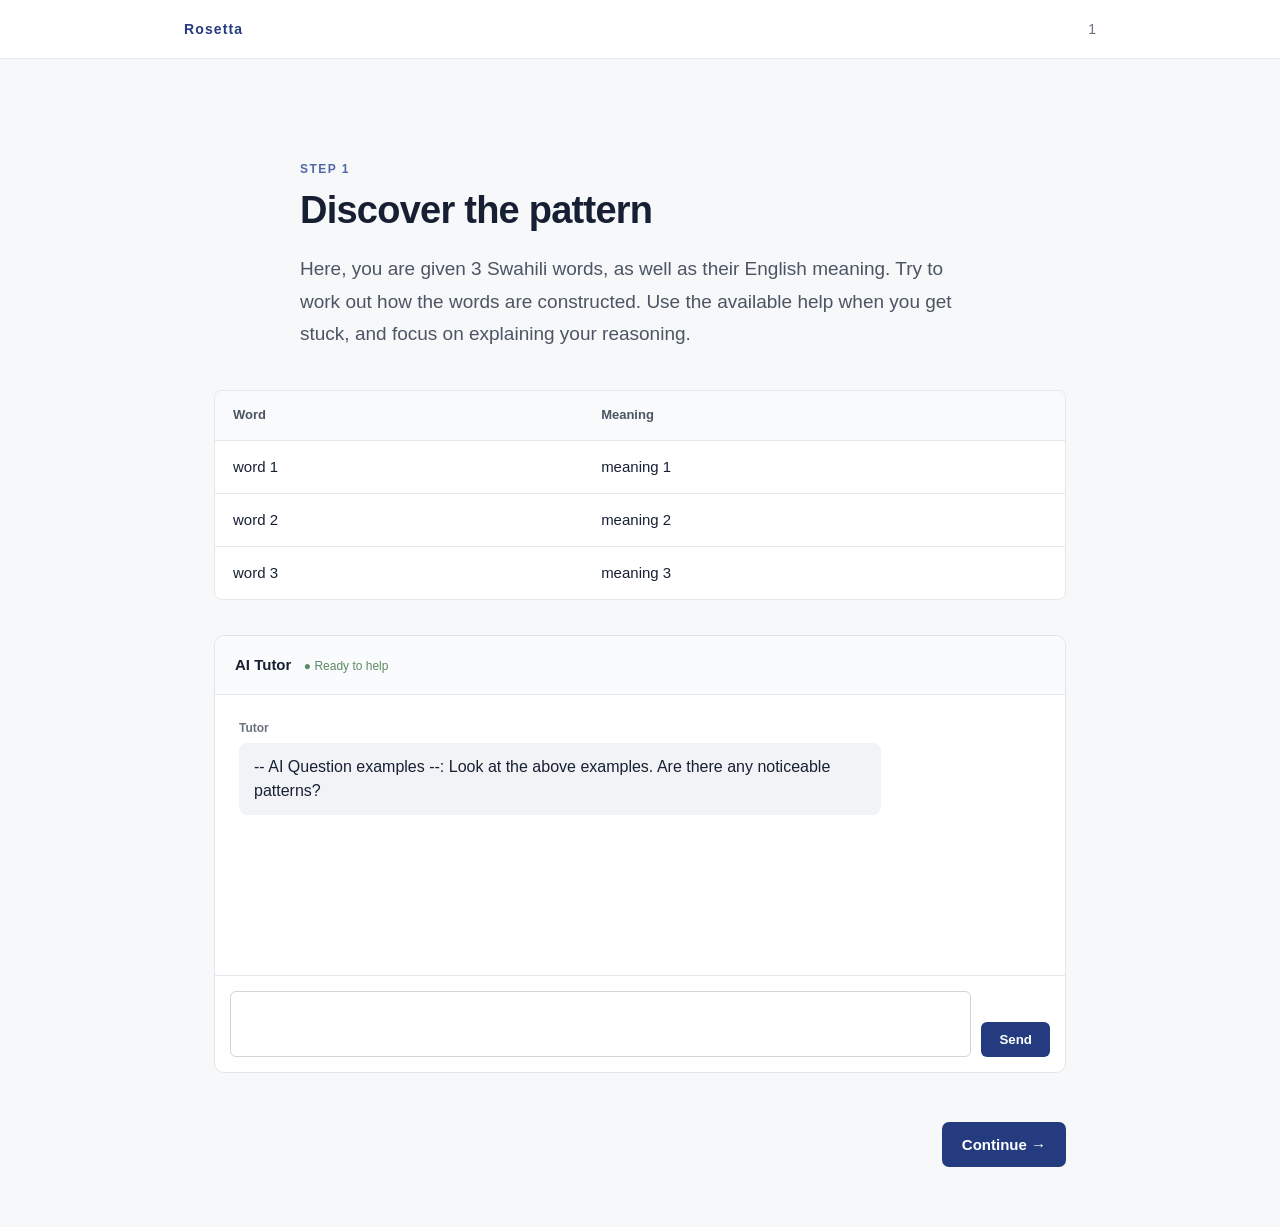
==== experiment.html @ 21bb5ae3 "add website prototype" ====
<!DOCTYPE html>
<html lang="en">

<head>
    <meta charset="UTF-8">
    <meta name="viewport" content="width=device-width, initial-scale=1.0">

    <title>Rosetta — AI Experiment</title>

    <link rel="stylesheet" href="style.css">
</head>


<body>

    <!-- =========================
         HEADER
         ========================= -->

    <header class="site-header">

        <div class="header-inner">

            <a href="index.html" class="logo">
                Rosetta
            </a>

            <div class="progress">
                <span id="step-number">1</span>
            </div>

        </div>

    </header>


    <!-- =========================
         MAIN
         ========================= -->

    <main class="container">


        <!-- =========================
             STEP 1 — PUZZLE + CHAT
             ========================= -->

        <section id="activity" class="experiment-step active">

            <div class="intro">

                <p class="eyebrow">
                    STEP 1
                </p>

                <h1>
                    Discover the pattern
                </h1>

                <p class="lead">
                    Here, you are given 3 Swahili words, as well as their English meaning. Try to work out how the words are constructed.
                    Use the available help when you get stuck, and focus on explaining your reasoning.
                </p>

            </div>


            <!-- =========================
                 EXAMPLES
                 ========================= -->

            <div class="examples">

                <table>

                    <thead>
                        <tr>
                            <th>Word</th>
                            <th>Meaning</th>
                        </tr>
                    </thead>

                    <tbody>

                        <!--
                            REPLACE THESE WITH YOUR
                            ACTUAL LINGUISTICS PUZZLE
                        -->

                        <tr>
                            <td>word 1</td>
                            <td>meaning 1</td>
                        </tr>

                        <tr>
                            <td>word 2</td>
                            <td>meaning 2</td>
                        </tr>

                        <tr>
                            <td>word 3</td>
                            <td>meaning 3</td>
                        </tr>

                    </tbody>

                </table>

            </div>


            <!-- =========================
                 STATIC HINTS (NON-AI CONDITION)
                 ========================= -->

            <div id="static-help" class="chat" style="display: none;">
                <div class="chat-header"><div><strong>Static hints</strong><span class="status"> ● Open one at a time</span></div></div>
                <p>Try to identify the pattern yourself. Open the next hint only when you need more help.</p>
                <div id="hint-1" class="info-box"><strong>Hint 1</strong><p>Replace this placeholder with your first hint.</p></div>
                <div id="hint-2" class="info-box" style="display:none"><strong>Hint 2</strong><p>Replace this placeholder with your second hint.</p></div>
                <div id="hint-3" class="info-box" style="display:none"><strong>Hint 3</strong><p>Replace this placeholder with your third hint.</p></div>
                <div id="hint-4" class="info-box" style="display:none"><strong>Hint 4</strong><p>Replace this placeholder with your fourth hint.</p></div>
                <button id="next-hint-button" type="button" onclick="showNextHint()">Open next hint →</button>
                <div class="final-question" style="margin-top:2rem">
                    <h3>Explain the rule in your own words</h3>
                    <p>Write your explanation before revealing the correct rule.</p>
                    <textarea id="rule-explanation" placeholder="Explain the pattern and your reasoning..." rows="5"></textarea>
                    <button id="reveal-rule-button" type="button" onclick="revealRule()">Show the correct rule</button>
                    <div id="correct-rule" class="info-box" style="display:none; margin-top:1rem"><strong>Correct rule</strong><p>Replace this placeholder with the correct rule for this puzzle.</p></div>
                </div>
            </div>

            <!-- =========================
                 AI CHAT
                 ========================= -->

            <div class="chat">

                <div class="chat-header">

                    <div>
                        <strong>AI Tutor</strong>

                        <span class="status">
                            ● Ready to help
                        </span>
                    </div>

                </div>


                <!-- Messages appear here -->

                <div
                    id="messages"
                    class="messages">

                    <!-- Initial tutor message -->

                    <div class="message tutor">

                        <div class="message-label">
                            Tutor
                        </div>

                        <div class="bubble">

                            -- AI Question examples --:
    
                            Look at the above examples. Are there any noticeable patterns?

                        </div>

                    </div>

                </div>


                <!-- Input -->

                <div class="chat-input">

                    <textarea
                        id="user-input"
                        placeholder="Write your answer or ask the tutor a question..."
                        rows="2">
                    </textarea>

                    <button
                        onclick="sendMessage()">

                        Send

                    </button>

                </div>

            </div>


            <!-- Continue -->

            <div class="navigation">

                <button
                    class="primary-button"
                    onclick="showFinalTask()">

                    Continue →

                </button>

            </div>

        </section>



        <!-- =========================
             STEP 2 — FINAL TASK
             ========================= -->

        <section
            id="final"
            class="experiment-step">

            <div class="intro">

                <p class="eyebrow">
                    STEP 2
                </p>

                <h1>
                    Now try it yourself
                </h1>

                <p class="lead">
                    Use what you learned to analyse this new set
                    of words.
                </p>

                <p>
                    This time, try to solve the problem without
                    asking the tutor for help.
                </p>

            </div>


            <!-- =========================
                 FINAL QUESTION
                 ========================= -->

            <div class="final-question">

                <h3>
                    Your final problem
                </h3>

                <p>
                    -- This is the final morphology question ! --
                </p>

                <textarea
                    id="final-answer"
                    placeholder="Write your answer and explain your reasoning..."
                    rows="7">
                </textarea>

                <!-- Correct answer, initially hidden -->
                <div
                    id="final-correct-answer"
                    class="info-box"
                    style="display: none; margin-top: 1.5rem;">

                    <strong>
                        Correct answer
                    </strong>

                    <p>
                        -- this is the correct answer ! --
                    </p>

                </div>

            </div>


            <div class="navigation">

                <button
                    class="primary-button"
                    onclick="finishActivity()">

                    Finish activity

                </button>

            </div>

        </section>



        <!-- =========================
             STEP 3 — COMPLETION
             ========================= -->

        <section
            id="complete"
            class="experiment-step">

            <div class="intro completion">

                <p class="eyebrow">
                    COMPLETE
                </p>

                <h1>
                    Thank you!
                </h1>

                <p class="lead">
                    You have completed the experiment.
                </p>

                <p>
                    Your responses have been recorded.
                </p>

                <a
                    href="index.html"
                    class="primary-button">

                    Return to homepage

                </a>

            </div>

        </section>


    </main>


    <!-- =========================
         JAVASCRIPT
         ========================= -->

    <script src="script.js"></script>
    <script>
        // The home page selects the condition through ?mode=ai or ?mode=non-ai.
        // If someone opens experiment.html directly, default to the AI condition.
        document.addEventListener("DOMContentLoaded", function () {
            const params = new URLSearchParams(window.location.search);
            const mode = params.get("mode") === "non-ai" ? "non-ai" : "ai";
            document.body.dataset.experimentMode = mode;
            const aiChat = document.querySelector(".chat:not(#static-help)");
            const staticHelp = document.getElementById("static-help");
            if (mode === "non-ai") {
                if (aiChat) aiChat.style.display = "none";
                if (staticHelp) staticHelp.style.display = "block";
                const lead = document.querySelector("#activity .lead");
                if (lead) lead.textContent = "Study the examples and use the four static hints when you need help. Explain the rule in your own words before revealing the correct rule.";
                const heading = document.querySelector("#activity h1");
                if (heading) heading.textContent = "Discover the pattern with hints";
            } else {
                if (aiChat) aiChat.style.display = "block";
                if (staticHelp) staticHelp.style.display = "none";
            }
        });
    </script>

</body>

</html>
---- style.css ----
/* =========================================================
   MORPHOLOGY LAB
   Main stylesheet
   ========================================================= */


/* =========================================================
   1. GENERAL
   ========================================================= */

* {
    box-sizing: border-box;
}

html {
    scroll-behavior: smooth;
}

body {
    margin: 0;

    font-family:
        -apple-system,
        BlinkMacSystemFont,
        "Segoe UI",
        Roboto,
        Helvetica,
        Arial,
        sans-serif;

    color: #172033;
    background: #f7f8fa;

    line-height: 1.6;
}


/* Links */

a {
    color: inherit;
}


/* Buttons */

button {
    font-family: inherit;
    cursor: pointer;
}


/* =========================================================
   2. HEADER
   ========================================================= */

.site-header {
    background: white;

    border-bottom: 1px solid #e5e7eb;

    position: relative;
    z-index: 10;
}

.header-inner {
    max-width: 960px;

    margin: 0 auto;

    padding: 18px 24px;

    display: flex;

    justify-content: space-between;

    align-items: center;
}


/* Logo */

.logo {
    color: #253b80;

    text-decoration: none;

    font-size: 14px;

    font-weight: 700;

    letter-spacing: 0.08em;
}

.logo:hover {
    text-decoration: underline;
}


/* Navigation */

.nav-link {
    color: #253b80;

    text-decoration: none;

    font-size: 14px;

    font-weight: 600;
}

.nav-link:hover {
    text-decoration: underline;
}


/* Progress indicator */

.progress {
    font-size: 14px;

    color: #6b7280;
}


/* =========================================================
   3. GENERAL PAGE CONTAINER
   ========================================================= */

.container {
    max-width: 900px;

    margin: 0 auto;

    padding: 60px 24px;
}


/* =========================================================
   4. TYPOGRAPHY
   ========================================================= */

.eyebrow {
    margin: 0 0 8px;

    font-size: 12px;

    font-weight: 700;

    letter-spacing: 0.12em;

    color: #5267a8;
}

h1 {
    margin: 8px 0 20px;

    font-size: 38px;

    line-height: 1.2;

    letter-spacing: -0.02em;
}

h2 {
    line-height: 1.25;
}

h3 {
    line-height: 1.3;
}

p {
    line-height: 1.7;
}


/* Larger introductory text */

.lead {
    font-size: 19px;

    color: #4b5563;
}


/* =========================================================
   5. BUTTONS
   ========================================================= */

.primary-button {
    display: inline-block;

    margin-top: 24px;

    padding: 12px 20px;

    border: none;

    border-radius: 7px;

    background: #253b80;

    color: white;

    text-decoration: none;

    font-size: 15px;

    font-weight: 600;

    line-height: 1.4;

    transition:
        background 0.15s ease,
        transform 0.15s ease;
}

.primary-button:hover {
    background: #1e3069;

    transform: translateY(-1px);
}


/* =========================================================
   6. HOMEPAGE — HERO
   ========================================================= */

.hero {
    background: white;

    padding: 90px 24px 100px;
}

.hero-content {
    max-width: 760px;

    margin: 0 auto;
}

.hero h1 {
    margin-top: 10px;

    margin-bottom: 24px;

    font-size: 46px;

    line-height: 1.15;

    letter-spacing: -0.02em;
}

.hero-text {
    max-width: 680px;

    margin-bottom: 30px;

    font-size: 19px;

    line-height: 1.7;

    color: #4b5563;
}


/* =========================================================
   7. HOMEPAGE — CONTENT SECTIONS
   ========================================================= */

.content-section {
    padding: 75px 24px;

    background: white;
}

.content-section.light {
    background: #f7f8fa;
}

.section-content {
    max-width: 900px;

    margin: 0 auto;
}

.section-content h2 {
    margin-top: 8px;

    margin-bottom: 24px;

    font-size: 32px;

    line-height: 1.25;
}

.section-content > p {
    max-width: 720px;

    margin-bottom: 18px;

    font-size: 16px;

    line-height: 1.7;

    color: #4b5563;
}


/* =========================================================
   8. HOMEPAGE — HOW IT WORKS
   ========================================================= */

.steps {
    display: grid;

    grid-template-columns:
        repeat(3, 1fr);

    gap: 24px;

    margin-top: 40px;
}

.step {
    padding: 26px;

    background: white;

    border: 1px solid #e5e7eb;

    border-radius: 8px;
}

.step-number {
    margin-bottom: 15px;

    font-size: 13px;

    font-weight: 700;

    color: #5267a8;
}

.step h3 {
    margin: 0 0 12px;

    font-size: 18px;
}

.step p {
    margin: 0;

    font-size: 14px;

    line-height: 1.65;

    color: #6b7280;
}


/* =========================================================
   9. HOMEPAGE — INFORMATION BOX
   ========================================================= */

.info-box {
    max-width: 720px;

    margin-top: 30px;

    padding: 22px 24px;

    background: #f1f3f7;

    border-left: 4px solid #253b80;

    border-radius: 6px;
}

.info-box strong {
    display: block;

    margin-bottom: 6px;

    color: #172033;
}

.info-box p {
    margin: 0;

    font-size: 14px;

    line-height: 1.6;

    color: #5b6472;
}


/* =========================================================
   10. HOMEPAGE — FINAL CALL TO ACTION
   ========================================================= */

.cta {
    padding: 75px 24px;

    text-align: center;

    background: #253b80;

    color: white;
}

.cta h2 {
    margin: 0 0 12px;

    font-size: 32px;
}

.cta p {
    max-width: 600px;

    margin: 0 auto 25px;

    color: #e0e5f5;
}


/* White button on blue background */

.cta .primary-button {
    background: white;

    color: #253b80;
}

.cta .primary-button:hover {
    background: #f1f3f7;
}


/* =========================================================
   11. FOOTER
   ========================================================= */

footer {
    padding: 25px;

    text-align: center;

    font-size: 13px;

    color: #6b7280;

    background: white;

    border-top: 1px solid #e5e7eb;
}


/* =========================================================
   12. EXPERIMENT — INTRO
   ========================================================= */

.intro {
    max-width: 680px;

    margin: 40px auto;
}


/* =========================================================
   13. EXPERIMENT — STEPS
   ========================================================= */

.experiment-step {
    display: none;
}

.experiment-step.active {
    display: block;
}


/* =========================================================
   14. EXPERIMENT — EXAMPLES TABLE
   ========================================================= */

.examples {
    margin: 30px 0;

    background: white;

    border: 1px solid #e5e7eb;

    border-radius: 8px;

    overflow: hidden;
}

table {
    width: 100%;

    border-collapse: collapse;
}

th,
td {
    padding: 14px 18px;

    text-align: left;

    border-bottom: 1px solid #e5e7eb;
}

th {
    background: #f9fafb;

    font-size: 13px;

    color: #4b5563;
}

td {
    font-size: 15px;
}

tr:last-child td {
    border-bottom: none;
}


/* =========================================================
   15. EXPERIMENT — CHAT
   ========================================================= */

.chat {
    margin-top: 35px;

    background: white;

    border: 1px solid #e1e4e8;

    border-radius: 10px;

    overflow: hidden;
}


/* Chat header */

.chat-header {
    padding: 16px 20px;

    border-bottom: 1px solid #e5e7eb;

    background: #fafbfc;
}

.chat-header strong {
    font-size: 15px;
}


/* Online status */

.status {
    margin-left: 8px;

    font-size: 12px;

    color: #5c8a63;
}


/* Messages */

.messages {
    padding: 24px;

    min-height: 280px;

    max-height: 500px;

    overflow-y: auto;
}

.message {
    margin-bottom: 20px;
}

.message:last-child {
    margin-bottom: 0;
}

.message-label {
    margin-bottom: 5px;

    font-size: 12px;

    font-weight: 700;

    color: #6b7280;
}


/* Message bubbles */

.bubble {
    display: inline-block;

    max-width: 80%;

    padding: 12px 15px;

    border-radius: 8px;

    background: #f1f3f7;

    line-height: 1.5;
}


/* User message */

.message.user {
    text-align: right;
}

.message.user .bubble {
    background: #253b80;

    color: white;

    text-align: left;
}


/* =========================================================
   16. EXPERIMENT — CHAT INPUT
   ========================================================= */

.chat-input {
    display: flex;

    gap: 10px;

    padding: 15px;

    border-top: 1px solid #e5e7eb;
}

.chat-input textarea {
    flex: 1;

    resize: none;

    padding: 11px;

    border: 1px solid #d1d5db;

    border-radius: 6px;

    font-family: inherit;

    font-size: 14px;

    line-height: 1.5;
}

.chat-input textarea:focus {
    outline: none;

    border-color: #5267a8;

    box-shadow:
        0 0 0 2px rgba(82, 103, 168, 0.12);
}

.chat-input button {
    align-self: flex-end;

    padding: 10px 18px;

    border: none;

    border-radius: 6px;

    background: #253b80;

    color: white;

    font-weight: 600;
}

.chat-input button:hover {
    background: #1e3069;
}


/* =========================================================
   17. EXPERIMENT — NAVIGATION
   ========================================================= */

.navigation {
    display: flex;

    justify-content: flex-end;

    margin-top: 25px;
}


/* =========================================================
   18. EXPERIMENT — FINAL QUESTION
   ========================================================= */

.final-question {
    margin-top: 30px;

    padding: 25px;

    background: white;

    border: 1px solid #e5e7eb;

    border-radius: 8px;
}

.final-question h3 {
    margin-top: 0;

    margin-bottom: 12px;
}

.final-question p {
    color: #4b5563;
}

.final-question textarea {
    width: 100%;

    margin-top: 15px;

    padding: 12px;

    border: 1px solid #d1d5db;

    border-radius: 6px;

    font-family: inherit;

    font-size: 14px;

    line-height: 1.5;

    resize: vertical;
}

.final-question textarea:focus {
    outline: none;

    border-color: #5267a8;

    box-shadow:
        0 0 0 2px rgba(82, 103, 168, 0.12);
}


/* =========================================================
   19. EXPERIMENT — COMPLETION
   ========================================================= */

.completion {
    text-align: center;
}


/* =========================================================
   20. MOBILE
   ========================================================= */

@media (max-width: 700px) {

    /* Header */

    .header-inner {
        padding: 15px 18px;
    }


    /* Homepage hero */

    .hero {
        padding: 65px 24px 75px;
    }

    .hero h1 {
        font-size: 36px;
    }

    .hero-text {
        font-size: 17px;
    }


    /* Homepage sections */

    .content-section {
        padding: 60px 24px;
    }

    .section-content h2 {
        font-size: 28px;
    }


    /* Steps */

    .steps {
        grid-template-columns: 1fr;
    }


    /* Experiment */

    .container {
        padding: 40px 18px;
    }

    h1 {
        font-size: 32px;
    }

    .lead {
        font-size: 17px;
    }


    /* Chat */

    .messages {
        min-height: 220px;
    }

    .chat-input {
        flex-direction: column;
    }

    .chat-input button {
        align-self: stretch;
    }

    .bubble {
        max-width: 90%;
    }


    /* Table */

    th,
    td {
        padding: 11px 12px;

        font-size: 14px;
    }


    /* Navigation */

    .navigation {
        justify-content: stretch;
    }

    .navigation .primary-button {
        width: 100%;

        text-align: center;
    }

}

.hero-content .primary-button {
    display: block;
    width: fit-content;
    margin: 30px auto 0;
}
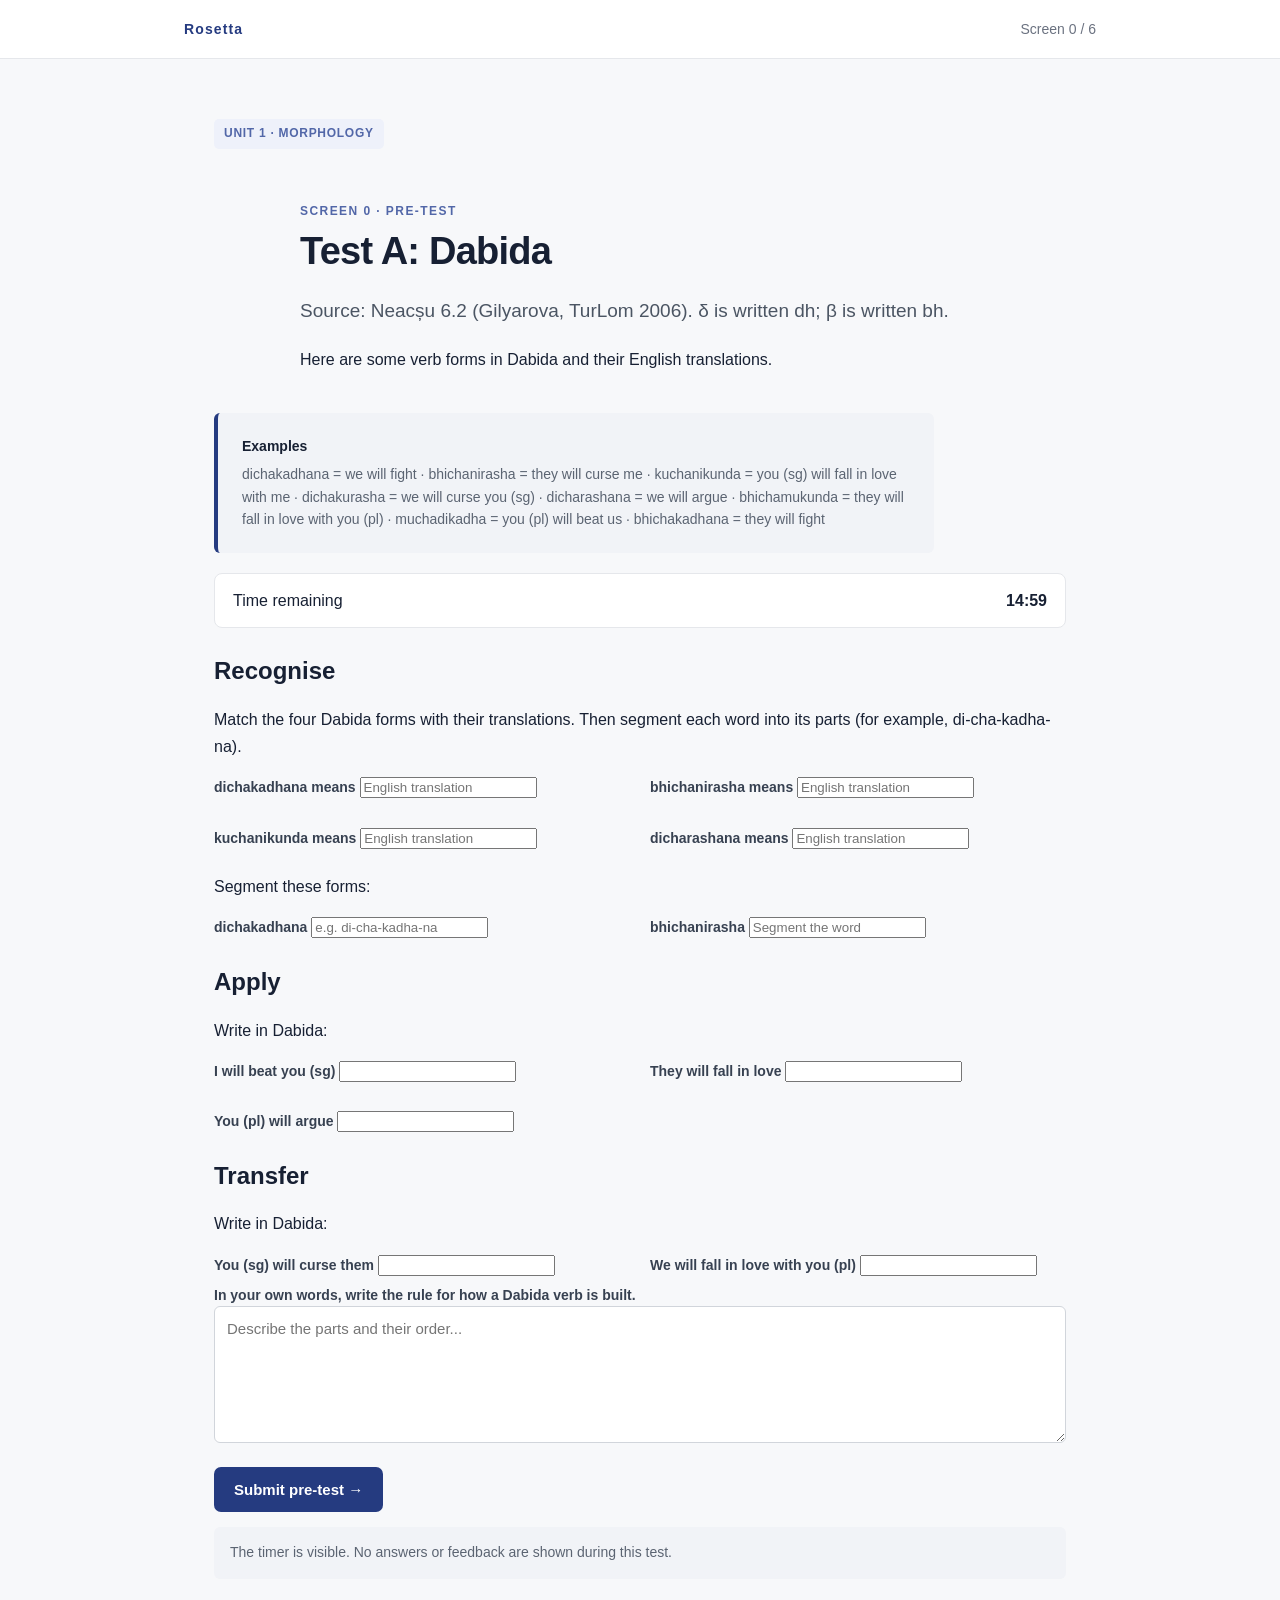
==== commit 8d9f84f3: "update_M4" ====
--- a/experiment.html
+++ b/experiment.html
@@ -1,377 +1,276 @@
 <!DOCTYPE html>
 <html lang="en">
-
 <head>
-    <meta charset="UTF-8">
-    <meta name="viewport" content="width=device-width, initial-scale=1.0">
-
-    <title>Rosetta — AI Experiment</title>
-
-    <link rel="stylesheet" href="style.css">
+  <meta charset="UTF-8">
+  <meta name="viewport" content="width=device-width, initial-scale=1.0">
+  <title>Rosetta — Unit 1</title>
+  <link rel="stylesheet" href="style.css">
 </head>
-
-
 <body>
-
-    <!-- =========================
-         HEADER
-         ========================= -->
-
-    <header class="site-header">
-
-        <div class="header-inner">
-
-            <a href="index.html" class="logo">
-                Rosetta
-            </a>
-
-            <div class="progress">
-                <span id="step-number">1</span>
-            </div>
-
-        </div>
-
-    </header>
-
-
-    <!-- =========================
-         MAIN
-         ========================= -->
-
-    <main class="container">
-
-
-        <!-- =========================
-             STEP 1 — PUZZLE + CHAT
-             ========================= -->
-
-        <section id="activity" class="experiment-step active">
-
-            <div class="intro">
-
-                <p class="eyebrow">
-                    STEP 1
-                </p>
-
-                <h1>
-                    Discover the pattern
-                </h1>
-
-                <p class="lead">
-                    Here, you are given 3 Swahili words, as well as their English meaning. Try to work out how the words are constructed.
-                    Use the available help when you get stuck, and focus on explaining your reasoning.
-                </p>
-
-            </div>
-
-
-            <!-- =========================
-                 EXAMPLES
-                 ========================= -->
-
-            <div class="examples">
-
-                <table>
-
-                    <thead>
-                        <tr>
-                            <th>Word</th>
-                            <th>Meaning</th>
-                        </tr>
-                    </thead>
-
-                    <tbody>
-
-                        <!--
-                            REPLACE THESE WITH YOUR
-                            ACTUAL LINGUISTICS PUZZLE
-                        -->
-
-                        <tr>
-                            <td>word 1</td>
-                            <td>meaning 1</td>
-                        </tr>
-
-                        <tr>
-                            <td>word 2</td>
-                            <td>meaning 2</td>
-                        </tr>
-
-                        <tr>
-                            <td>word 3</td>
-                            <td>meaning 3</td>
-                        </tr>
-
-                    </tbody>
-
-                </table>
-
-            </div>
-
-
-            <!-- =========================
-                 STATIC HINTS (NON-AI CONDITION)
-                 ========================= -->
-
-            <div id="static-help" class="chat" style="display: none;">
-                <div class="chat-header"><div><strong>Static hints</strong><span class="status"> ● Open one at a time</span></div></div>
-                <p>Try to identify the pattern yourself. Open the next hint only when you need more help.</p>
-                <div id="hint-1" class="info-box"><strong>Hint 1</strong><p>Replace this placeholder with your first hint.</p></div>
-                <div id="hint-2" class="info-box" style="display:none"><strong>Hint 2</strong><p>Replace this placeholder with your second hint.</p></div>
-                <div id="hint-3" class="info-box" style="display:none"><strong>Hint 3</strong><p>Replace this placeholder with your third hint.</p></div>
-                <div id="hint-4" class="info-box" style="display:none"><strong>Hint 4</strong><p>Replace this placeholder with your fourth hint.</p></div>
-                <button id="next-hint-button" type="button" onclick="showNextHint()">Open next hint →</button>
-                <div class="final-question" style="margin-top:2rem">
-                    <h3>Explain the rule in your own words</h3>
-                    <p>Write your explanation before revealing the correct rule.</p>
-                    <textarea id="rule-explanation" placeholder="Explain the pattern and your reasoning..." rows="5"></textarea>
-                    <button id="reveal-rule-button" type="button" onclick="revealRule()">Show the correct rule</button>
-                    <div id="correct-rule" class="info-box" style="display:none; margin-top:1rem"><strong>Correct rule</strong><p>Replace this placeholder with the correct rule for this puzzle.</p></div>
-                </div>
-            </div>
-
-            <!-- =========================
-                 AI CHAT
-                 ========================= -->
-
-            <div class="chat">
-
-                <div class="chat-header">
-
-                    <div>
-                        <strong>AI Tutor</strong>
-
-                        <span class="status">
-                            ● Ready to help
-                        </span>
-                    </div>
-
-                </div>
-
-
-                <!-- Messages appear here -->
-
-                <div
-                    id="messages"
-                    class="messages">
-
-                    <!-- Initial tutor message -->
-
-                    <div class="message tutor">
-
-                        <div class="message-label">
-                            Tutor
-                        </div>
-
-                        <div class="bubble">
-
-                            -- AI Question examples --:
-    
-                            Look at the above examples. Are there any noticeable patterns?
-
-                        </div>
-
-                    </div>
-
-                </div>
-
-
-                <!-- Input -->
-
-                <div class="chat-input">
-
-                    <textarea
-                        id="user-input"
-                        placeholder="Write your answer or ask the tutor a question..."
-                        rows="2">
-                    </textarea>
-
-                    <button
-                        onclick="sendMessage()">
-
-                        Send
-
-                    </button>
-
-                </div>
-
-            </div>
-
-
-            <!-- Continue -->
-
-            <div class="navigation">
-
-                <button
-                    class="primary-button"
-                    onclick="showFinalTask()">
-
-                    Continue →
-
-                </button>
-
-            </div>
-
-        </section>
-
-
-
-        <!-- =========================
-             STEP 2 — FINAL TASK
-             ========================= -->
-
-        <section
-            id="final"
-            class="experiment-step">
-
-            <div class="intro">
-
-                <p class="eyebrow">
-                    STEP 2
-                </p>
-
-                <h1>
-                    Now try it yourself
-                </h1>
-
-                <p class="lead">
-                    Use what you learned to analyse this new set
-                    of words.
-                </p>
-
-                <p>
-                    This time, try to solve the problem without
-                    asking the tutor for help.
-                </p>
-
-            </div>
-
-
-            <!-- =========================
-                 FINAL QUESTION
-                 ========================= -->
-
-            <div class="final-question">
-
-                <h3>
-                    Your final problem
-                </h3>
-
-                <p>
-                    -- This is the final morphology question ! --
-                </p>
-
-                <textarea
-                    id="final-answer"
-                    placeholder="Write your answer and explain your reasoning..."
-                    rows="7">
-                </textarea>
-
-                <!-- Correct answer, initially hidden -->
-                <div
-                    id="final-correct-answer"
-                    class="info-box"
-                    style="display: none; margin-top: 1.5rem;">
-
-                    <strong>
-                        Correct answer
-                    </strong>
-
-                    <p>
-                        -- this is the correct answer ! --
-                    </p>
-
-                </div>
-
-            </div>
-
-
-            <div class="navigation">
-
-                <button
-                    class="primary-button"
-                    onclick="finishActivity()">
-
-                    Finish activity
-
-                </button>
-
-            </div>
-
-        </section>
-
-
-
-        <!-- =========================
-             STEP 3 — COMPLETION
-             ========================= -->
-
-        <section
-            id="complete"
-            class="experiment-step">
-
-            <div class="intro completion">
-
-                <p class="eyebrow">
-                    COMPLETE
-                </p>
-
-                <h1>
-                    Thank you!
-                </h1>
-
-                <p class="lead">
-                    You have completed the experiment.
-                </p>
-
-                <p>
-                    Your responses have been recorded.
-                </p>
-
-                <a
-                    href="index.html"
-                    class="primary-button">
-
-                    Return to homepage
-
-                </a>
-
-            </div>
-
-        </section>
-
-
-    </main>
-
-
-    <!-- =========================
-         JAVASCRIPT
-         ========================= -->
-
-    <script src="script.js"></script>
-    <script>
-        // The home page selects the condition through ?mode=ai or ?mode=non-ai.
-        // If someone opens experiment.html directly, default to the AI condition.
-        document.addEventListener("DOMContentLoaded", function () {
-            const params = new URLSearchParams(window.location.search);
-            const mode = params.get("mode") === "non-ai" ? "non-ai" : "ai";
-            document.body.dataset.experimentMode = mode;
-            const aiChat = document.querySelector(".chat:not(#static-help)");
-            const staticHelp = document.getElementById("static-help");
-            if (mode === "non-ai") {
-                if (aiChat) aiChat.style.display = "none";
-                if (staticHelp) staticHelp.style.display = "block";
-                const lead = document.querySelector("#activity .lead");
-                if (lead) lead.textContent = "Study the examples and use the four static hints when you need help. Explain the rule in your own words before revealing the correct rule.";
-                const heading = document.querySelector("#activity h1");
-                if (heading) heading.textContent = "Discover the pattern with hints";
-            } else {
-                if (aiChat) aiChat.style.display = "block";
-                if (staticHelp) staticHelp.style.display = "none";
-            }
-        });
-    </script>
-
+<header class="site-header">
+  <div class="header-inner">
+    <a href="index.html" class="logo">Rosetta</a>
+    <div class="progress" aria-live="polite">Screen <span id="step-number">0</span> / 6</div>
+  </div>
+</header>
+
+<main class="container">
+  <div class="unit-label">UNIT 1 · MORPHOLOGY</div>
+
+  <!-- SCREEN 0: PRE-TEST -->
+  <section id="screen-0" class="experiment-step active" data-screen="0">
+    <div class="intro">
+      <p class="eyebrow">SCREEN 0 · PRE-TEST</p>
+      <h1>Test A: Dabida</h1>
+      <p class="lead">Source: Neacșu 6.2 (Gilyarova, TurLom 2006). δ is written dh; β is written bh.</p>
+      <p>Here are some verb forms in Dabida and their English translations.</p>
+    </div>
+    <div class="info-box">
+      <p><strong>Examples</strong></p>
+      <p>dichakadhana = we will fight · bhichanirasha = they will curse me · kuchanikunda = you (sg) will fall in love with me · dichakurasha = we will curse you (sg) · dicharashana = we will argue · bhichamukunda = they will fall in love with you (pl) · muchadikadha = you (pl) will beat us · bhichakadhana = they will fight</p>
+    </div>
+    <div class="timer-row"><span>Time remaining</span><strong id="pre-timer">15:00</strong></div>
+    <form id="pretest-form" class="assessment-form">
+      <h2>Recognise</h2>
+      <p>Match the four Dabida forms with their translations. Then segment each word into its parts (for example, di-cha-kadha-na).</p>
+      <div class="field-grid">
+        <label>dichakadhana means
+          <input name="pre_match_1" autocomplete="off" placeholder="English translation">
+        </label>
+        <label>bhichanirasha means
+          <input name="pre_match_2" autocomplete="off" placeholder="English translation">
+        </label>
+        <label>kuchanikunda means
+          <input name="pre_match_3" autocomplete="off" placeholder="English translation">
+        </label>
+        <label>dicharashana means
+          <input name="pre_match_4" autocomplete="off" placeholder="English translation">
+        </label>
+      </div>
+      <p class="subprompt">Segment these forms:</p>
+      <div class="field-grid">
+        <label>dichakadhana
+          <input name="pre_seg_1" autocomplete="off" placeholder="e.g. di-cha-kadha-na">
+        </label>
+        <label>bhichanirasha
+          <input name="pre_seg_2" autocomplete="off" placeholder="Segment the word">
+        </label>
+      </div>
+      <h2>Apply</h2>
+      <p>Write in Dabida:</p>
+      <div class="field-grid">
+        <label>I will beat you (sg)
+          <input name="pre_apply_1" autocomplete="off">
+        </label>
+        <label>They will fall in love
+          <input name="pre_apply_2" autocomplete="off">
+        </label>
+        <label>You (pl) will argue
+          <input name="pre_apply_3" autocomplete="off">
+        </label>
+      </div>
+      <h2>Transfer</h2>
+      <p>Write in Dabida:</p>
+      <div class="field-grid">
+        <label>You (sg) will curse them
+          <input name="pre_transfer_1" autocomplete="off">
+        </label>
+        <label>We will fall in love with you (pl)
+          <input name="pre_transfer_2" autocomplete="off">
+        </label>
+      </div>
+      <label class="block-label">In your own words, write the rule for how a Dabida verb is built.
+        <textarea name="pre_rule" rows="5" placeholder="Describe the parts and their order..."></textarea>
+      </label>
+      <button class="primary-button" type="submit">Submit pre-test →</button>
+    </form>
+    <p class="assessment-note">The timer is visible. No answers or feedback are shown during this test.</p>
+  </section>
+
+  <!-- SCREEN 1: DISCOVER -->
+  <section id="screen-1" class="experiment-step" data-screen="1">
+    <div class="intro">
+      <p class="eyebrow">SCREEN 1 · DISCOVER</p>
+      <h1>What do you notice?</h1>
+      <p class="lead">Source: Neacșu 5.1 (Zulu, original).</p>
+    </div>
+    <div class="info-box">
+      <p>Here are some Zulu words. What do you notice about how they are built?</p>
+      <p><strong>umdwebi</strong> = painter · <strong>abadwebi</strong> = painters · <strong>abazingeli</strong> = hunters · <strong>zingela</strong> = to hunt · <strong>umbulali</strong> = killer · <strong>ababazi</strong> = carvers</p>
+    </div>
+    <form id="discover-form" class="assessment-form">
+      <label class="block-label">Your observations
+        <textarea name="discover_response" rows="7" placeholder="Write what you notice about the words..." required></textarea>
+      </label>
+      <button class="primary-button" type="submit">Save and continue →</button>
+    </form>
+    <p class="assessment-note">This response is saved but not scored.</p>
+  </section>
+
+  <!-- SCREEN 2: WORKED EXAMPLE -->
+  <section id="screen-2" class="experiment-step" data-screen="2">
+    <div class="intro">
+      <p class="eyebrow">SCREEN 2 · WORKED EXAMPLE</p>
+      <h1>Prefixes, stems, and suffixes</h1>
+    </div>
+    <div class="lesson-text">
+      <p>Look at <strong>umdwebi</strong> and <strong>abadwebi</strong>. Both mean painter, but one is singular and one is plural. The part they share, <strong>dwebi</strong>, is the stem. What comes before it changes: <strong>um-</strong> for one painter, <strong>aba-</strong> for several.</p>
+      <p>Now look at <strong>zingela</strong>, to hunt, next to <strong>abazingeli</strong>, hunters. The stem <strong>zingel</strong> is the same; the noun ends in <strong>-i</strong>, the verb in <strong>-a</strong>.</p>
+      <p>So a Zulu word for a person who does something is built from three pieces: a prefix that says one or many, a stem, and the ending <strong>-i</strong>. Pieces that go before the stem are called prefixes, pieces after it suffixes.</p>
+      <p><strong>Try it:</strong> killer is <strong>umbulali</strong>, so killers is <strong>aba + bulali = ababulali</strong>, and to kill is <strong>bulal + a = bulala</strong>.</p>
+    </div>
+    <div class="navigation">
+      <button class="primary-button" type="button" data-next="3">Continue to Swahili →</button>
+    </div>
+  </section>
+
+  <!-- SCREEN 3: APPLY -->
+  <section id="screen-3" class="experiment-step" data-screen="3">
+    <div class="intro">
+      <p class="eyebrow">SCREEN 3 · APPLY</p>
+      <h1>Swahili: fill in the missing forms</h1>
+      <p class="lead">Source: Neacșu 6.1 (Swahili, Sim). Printed solution removed.</p>
+    </div>
+    <div class="info-box">
+      <p>Here are some Swahili verb forms. Fill in the three missing ones.</p>
+      <p>ninasema = I speak · wunasema = you speak · anasema = she speaks · wanasema = they speak · ninaona = I see · niliona = I saw · ninawaona = I see them · niliwuona = I saw you · ananiona = she sees me · wutakaniona = you will see me</p>
+    </div>
+    <form id="swahili-form" class="assessment-form">
+      <div class="field-grid">
+        <label>(1) ______ = she saw them
+          <input name="swahili_1" autocomplete="off" required>
+          <span class="feedback" id="swahili-feedback-1" aria-live="polite"></span>
+        </label>
+        <label>(2) ______ = I will see you
+          <input name="swahili_2" autocomplete="off" required>
+          <span class="feedback" id="swahili-feedback-2" aria-live="polite"></span>
+        </label>
+        <label>(3) ______ = she saw me
+          <input name="swahili_3" autocomplete="off" required>
+          <span class="feedback" id="swahili-feedback-3" aria-live="polite"></span>
+        </label>
+      </div>
+      <button class="primary-button" type="submit">Submit answers →</button>
+    </form>
+    <p class="assessment-note">Right or wrong is shown for each blank. No explanation is provided.</p>
+  </section>
+
+  <!-- SCREEN 4: RULE + HINTS -->
+  <section id="screen-4" class="experiment-step" data-screen="4">
+    <div class="intro">
+      <p class="eyebrow">SCREEN 4 · WRITE THE RULE</p>
+      <h1>How is a Swahili verb built?</h1>
+      <p class="lead">In your own words, write the rule for how a Swahili verb is built from its parts.</p>
+    </div>
+    <form id="rule-form" class="assessment-form">
+      <label class="block-label">Your rule
+        <textarea id="swahili-rule" name="swahili_rule" rows="6" placeholder="Explain the order and meaning of the parts..." required></textarea>
+      </label>
+      <button class="primary-button" type="submit">Submit rule and open hints →</button>
+    </form>
+    <div id="hint-panel" class="hint-panel" hidden>
+      <div class="hint-panel-header">
+        <div><h2>Hints</h2><p>Open one hint at a time. This panel closes after five minutes.</p></div>
+        <span id="hint-timer" class="timer-pill">05:00</span>
+      </div>
+      <div class="hint-list">
+        <button type="button" class="hint-toggle" data-hint="0" aria-expanded="false">Hint 1 <span>+</span></button>
+        <div class="hint-content" id="hint-content-0" hidden>Look at the very beginning of each word. What does it tell you about the English?</div>
+        <button type="button" class="hint-toggle" data-hint="1" aria-expanded="false">Hint 2 <span>+</span></button>
+        <div class="hint-content" id="hint-content-1" hidden>Compare ninaona and niliona. What changed in Swahili, and what changed in English?</div>
+        <button type="button" class="hint-toggle" data-hint="2" aria-expanded="false">Hint 3 <span>+</span></button>
+        <div class="hint-content" id="hint-content-2" hidden>The order is always: who does it, then when, then to whom, then the verb.</div>
+      </div>
+    </div>
+    <div class="navigation">
+      <button class="primary-button" type="button" data-next="5">Continue to post-test →</button>
+    </div>
+  </section>
+
+  <!-- SCREEN 5: POST-TEST -->
+  <section id="screen-5" class="experiment-step" data-screen="5">
+    <div class="intro">
+      <p class="eyebrow">SCREEN 5 · POST-TEST</p>
+      <h1>Test B: Latvian</h1>
+      <p class="lead">Source: Neacșu 5.14 (Rubinstein, MSK 1999), nouns only.</p>
+      <p>Here are some Latvian nouns and their English translations.</p>
+    </div>
+    <div class="info-box">
+      <p>ozols = oak · galds = table · ābols = apple · bērns = child · veikala = of the shop · institūta = of the institute · ārsta = of the doctor · ozola = of the oak · autoru = of the authors · bruņinieku = of the knights</p>
+    </div>
+    <div class="timer-row"><span>Time remaining</span><strong id="post-timer">15:00</strong></div>
+    <form id="posttest-form" class="assessment-form">
+      <h2>Recognise</h2>
+      <p>Match, then draw a line between the parts of each word.</p>
+      <div class="field-grid">
+        <label>ozols means
+          <input name="post_match_1" autocomplete="off">
+        </label>
+        <label>ozola means
+          <input name="post_match_2" autocomplete="off">
+        </label>
+        <label>ārsta means
+          <input name="post_match_3" autocomplete="off">
+        </label>
+        <label>ārstu means
+          <input name="post_match_4" autocomplete="off">
+        </label>
+      </div>
+      <p class="subprompt">Segment these forms:</p>
+      <div class="field-grid">
+        <label>ozola
+          <input name="post_seg_1" autocomplete="off" placeholder="Segment the word">
+        </label>
+        <label>ārstu
+          <input name="post_seg_2" autocomplete="off" placeholder="Segment the word">
+        </label>
+      </div>
+      <h2>Apply</h2>
+      <p>Write in Latvian:</p>
+      <div class="field-grid">
+        <label>of the apple
+          <input name="post_apply_1" autocomplete="off">
+        </label>
+        <label>of the child
+          <input name="post_apply_2" autocomplete="off">
+        </label>
+        <label>of the table
+          <input name="post_apply_3" autocomplete="off">
+        </label>
+      </div>
+      <h2>Transfer</h2>
+      <p>autors = author · bruņinieks = knight · institūts = institute. Write in Latvian:</p>
+      <div class="field-grid">
+        <label>of the author
+          <input name="post_transfer_1" autocomplete="off">
+        </label>
+        <label>of the institutes
+          <input name="post_transfer_2" autocomplete="off">
+        </label>
+      </div>
+      <label class="block-label">In your own words, write the rule for the endings.
+        <textarea name="post_rule" rows="5" placeholder="Describe what the endings mean..." ></textarea>
+      </label>
+      <button class="primary-button" type="submit">Submit post-test →</button>
+    </form>
+    <p class="assessment-note">The timer is visible. No answers or feedback are shown during this test.</p>
+  </section>
+
+  <!-- SCREEN 6: COMPLETE -->
+  <section id="screen-6" class="experiment-step" data-screen="6">
+    <div class="intro completion">
+      <p class="eyebrow">SCREEN 6 · COMPLETE</p>
+      <h1>Unit 1 complete.</h1>
+      <p class="lead">Thank you for taking part.</p>
+      <p>Your responses have been recorded in this browser session. Use the button below to download your response data.</p>
+      <button id="download-data" class="primary-button" type="button">Download my responses (JSON)</button>
+      <div class="navigation">
+        <button id="unit-2-button" class="primary-button" type="button">Continue to Unit 2 →</button>
+      </div>
+    </div>
+  </section>
+</main>
+
+<script src="script.js"></script>
 </body>
-
 </html>
--- a/style.css
+++ b/style.css
@@ -1,3 +1,4 @@
+
 /* =========================================================
    MORPHOLOGY LAB
    Main stylesheet
@@ -18,7 +19,6 @@
 
 body {
     margin: 0;
-
     font-family:
         -apple-system,
         BlinkMacSystemFont,
@@ -30,25 +30,24 @@
 
     color: #172033;
     background: #f7f8fa;
-
     line-height: 1.6;
 }
-
-
-/* Links */
 
 a {
     color: inherit;
 }
-
-
-/* Buttons */
 
 button {
     font-family: inherit;
     cursor: pointer;
 }
 
+input,
+textarea,
+select {
+    font-family: inherit;
+}
+
 
 /* =========================================================
    2. HEADER
@@ -56,39 +55,26 @@
 
 .site-header {
     background: white;
-
     border-bottom: 1px solid #e5e7eb;
-
     position: relative;
     z-index: 10;
 }
 
 .header-inner {
     max-width: 960px;
-
     margin: 0 auto;
-
     padding: 18px 24px;
 
     display: flex;
-
     justify-content: space-between;
-
     align-items: center;
 }
-
-
-/* Logo */
 
 .logo {
     color: #253b80;
-
     text-decoration: none;
-
-    font-size: 14px;
-
+    font-size: 14px;
     font-weight: 700;
-
     letter-spacing: 0.08em;
 }
 
@@ -96,16 +82,10 @@
     text-decoration: underline;
 }
 
-
-/* Navigation */
-
 .nav-link {
     color: #253b80;
-
     text-decoration: none;
-
-    font-size: 14px;
-
+    font-size: 14px;
     font-weight: 600;
 }
 
@@ -113,12 +93,8 @@
     text-decoration: underline;
 }
 
-
-/* Progress indicator */
-
 .progress {
     font-size: 14px;
-
     color: #6b7280;
 }
 
@@ -129,9 +105,7 @@
 
 .container {
     max-width: 900px;
-
     margin: 0 auto;
-
     padding: 60px 24px;
 }
 
@@ -142,23 +116,16 @@
 
 .eyebrow {
     margin: 0 0 8px;
-
     font-size: 12px;
-
     font-weight: 700;
-
     letter-spacing: 0.12em;
-
     color: #5267a8;
 }
 
 h1 {
     margin: 8px 0 20px;
-
     font-size: 38px;
-
     line-height: 1.2;
-
     letter-spacing: -0.02em;
 }
 
@@ -174,12 +141,8 @@
     line-height: 1.7;
 }
 
-
-/* Larger introductory text */
-
 .lead {
     font-size: 19px;
-
     color: #4b5563;
 }
 
@@ -190,25 +153,18 @@
 
 .primary-button {
     display: inline-block;
-
     margin-top: 24px;
-
     padding: 12px 20px;
 
     border: none;
-
     border-radius: 7px;
 
     background: #253b80;
-
     color: white;
-
     text-decoration: none;
 
     font-size: 15px;
-
     font-weight: 600;
-
     line-height: 1.4;
 
     transition:
@@ -218,10 +174,15 @@
 
 .primary-button:hover {
     background: #1e3069;
-
     transform: translateY(-1px);
 }
 
+.primary-button:disabled {
+    opacity: 0.55;
+    cursor: not-allowed;
+    transform: none;
+}
+
 
 /* =========================================================
    6. HOMEPAGE — HERO
@@ -229,654 +190,29 @@
 
 .hero {
     background: white;
-
     padding: 90px 24px 100px;
 }
 
 .hero-content {
     max-width: 760px;
-
     margin: 0 auto;
 }
 
 .hero h1 {
     margin-top: 10px;
-
     margin-bottom: 24px;
-
     font-size: 46px;
-
     line-height: 1.15;
-
     letter-spacing: -0.02em;
 }
 
 .hero-text {
     max-width: 680px;
-
     margin-bottom: 30px;
 
     font-size: 19px;
-
     line-height: 1.7;
-
     color: #4b5563;
-}
-
-
-/* =========================================================
-   7. HOMEPAGE — CONTENT SECTIONS
-   ========================================================= */
-
-.content-section {
-    padding: 75px 24px;
-
-    background: white;
-}
-
-.content-section.light {
-    background: #f7f8fa;
-}
-
-.section-content {
-    max-width: 900px;
-
-    margin: 0 auto;
-}
-
-.section-content h2 {
-    margin-top: 8px;
-
-    margin-bottom: 24px;
-
-    font-size: 32px;
-
-    line-height: 1.25;
-}
-
-.section-content > p {
-    max-width: 720px;
-
-    margin-bottom: 18px;
-
-    font-size: 16px;
-
-    line-height: 1.7;
-
-    color: #4b5563;
-}
-
-
-/* =========================================================
-   8. HOMEPAGE — HOW IT WORKS
-   ========================================================= */
-
-.steps {
-    display: grid;
-
-    grid-template-columns:
-        repeat(3, 1fr);
-
-    gap: 24px;
-
-    margin-top: 40px;
-}
-
-.step {
-    padding: 26px;
-
-    background: white;
-
-    border: 1px solid #e5e7eb;
-
-    border-radius: 8px;
-}
-
-.step-number {
-    margin-bottom: 15px;
-
-    font-size: 13px;
-
-    font-weight: 700;
-
-    color: #5267a8;
-}
-
-.step h3 {
-    margin: 0 0 12px;
-
-    font-size: 18px;
-}
-
-.step p {
-    margin: 0;
-
-    font-size: 14px;
-
-    line-height: 1.65;
-
-    color: #6b7280;
-}
-
-
-/* =========================================================
-   9. HOMEPAGE — INFORMATION BOX
-   ========================================================= */
-
-.info-box {
-    max-width: 720px;
-
-    margin-top: 30px;
-
-    padding: 22px 24px;
-
-    background: #f1f3f7;
-
-    border-left: 4px solid #253b80;
-
-    border-radius: 6px;
-}
-
-.info-box strong {
-    display: block;
-
-    margin-bottom: 6px;
-
-    color: #172033;
-}
-
-.info-box p {
-    margin: 0;
-
-    font-size: 14px;
-
-    line-height: 1.6;
-
-    color: #5b6472;
-}
-
-
-/* =========================================================
-   10. HOMEPAGE — FINAL CALL TO ACTION
-   ========================================================= */
-
-.cta {
-    padding: 75px 24px;
-
-    text-align: center;
-
-    background: #253b80;
-
-    color: white;
-}
-
-.cta h2 {
-    margin: 0 0 12px;
-
-    font-size: 32px;
-}
-
-.cta p {
-    max-width: 600px;
-
-    margin: 0 auto 25px;
-
-    color: #e0e5f5;
-}
-
-
-/* White button on blue background */
-
-.cta .primary-button {
-    background: white;
-
-    color: #253b80;
-}
-
-.cta .primary-button:hover {
-    background: #f1f3f7;
-}
-
-
-/* =========================================================
-   11. FOOTER
-   ========================================================= */
-
-footer {
-    padding: 25px;
-
-    text-align: center;
-
-    font-size: 13px;
-
-    color: #6b7280;
-
-    background: white;
-
-    border-top: 1px solid #e5e7eb;
-}
-
-
-/* =========================================================
-   12. EXPERIMENT — INTRO
-   ========================================================= */
-
-.intro {
-    max-width: 680px;
-
-    margin: 40px auto;
-}
-
-
-/* =========================================================
-   13. EXPERIMENT — STEPS
-   ========================================================= */
-
-.experiment-step {
-    display: none;
-}
-
-.experiment-step.active {
-    display: block;
-}
-
-
-/* =========================================================
-   14. EXPERIMENT — EXAMPLES TABLE
-   ========================================================= */
-
-.examples {
-    margin: 30px 0;
-
-    background: white;
-
-    border: 1px solid #e5e7eb;
-
-    border-radius: 8px;
-
-    overflow: hidden;
-}
-
-table {
-    width: 100%;
-
-    border-collapse: collapse;
-}
-
-th,
-td {
-    padding: 14px 18px;
-
-    text-align: left;
-
-    border-bottom: 1px solid #e5e7eb;
-}
-
-th {
-    background: #f9fafb;
-
-    font-size: 13px;
-
-    color: #4b5563;
-}
-
-td {
-    font-size: 15px;
-}
-
-tr:last-child td {
-    border-bottom: none;
-}
-
-
-/* =========================================================
-   15. EXPERIMENT — CHAT
-   ========================================================= */
-
-.chat {
-    margin-top: 35px;
-
-    background: white;
-
-    border: 1px solid #e1e4e8;
-
-    border-radius: 10px;
-
-    overflow: hidden;
-}
-
-
-/* Chat header */
-
-.chat-header {
-    padding: 16px 20px;
-
-    border-bottom: 1px solid #e5e7eb;
-
-    background: #fafbfc;
-}
-
-.chat-header strong {
-    font-size: 15px;
-}
-
-
-/* Online status */
-
-.status {
-    margin-left: 8px;
-
-    font-size: 12px;
-
-    color: #5c8a63;
-}
-
-
-/* Messages */
-
-.messages {
-    padding: 24px;
-
-    min-height: 280px;
-
-    max-height: 500px;
-
-    overflow-y: auto;
-}
-
-.message {
-    margin-bottom: 20px;
-}
-
-.message:last-child {
-    margin-bottom: 0;
-}
-
-.message-label {
-    margin-bottom: 5px;
-
-    font-size: 12px;
-
-    font-weight: 700;
-
-    color: #6b7280;
-}
-
-
-/* Message bubbles */
-
-.bubble {
-    display: inline-block;
-
-    max-width: 80%;
-
-    padding: 12px 15px;
-
-    border-radius: 8px;
-
-    background: #f1f3f7;
-
-    line-height: 1.5;
-}
-
-
-/* User message */
-
-.message.user {
-    text-align: right;
-}
-
-.message.user .bubble {
-    background: #253b80;
-
-    color: white;
-
-    text-align: left;
-}
-
-
-/* =========================================================
-   16. EXPERIMENT — CHAT INPUT
-   ========================================================= */
-
-.chat-input {
-    display: flex;
-
-    gap: 10px;
-
-    padding: 15px;
-
-    border-top: 1px solid #e5e7eb;
-}
-
-.chat-input textarea {
-    flex: 1;
-
-    resize: none;
-
-    padding: 11px;
-
-    border: 1px solid #d1d5db;
-
-    border-radius: 6px;
-
-    font-family: inherit;
-
-    font-size: 14px;
-
-    line-height: 1.5;
-}
-
-.chat-input textarea:focus {
-    outline: none;
-
-    border-color: #5267a8;
-
-    box-shadow:
-        0 0 0 2px rgba(82, 103, 168, 0.12);
-}
-
-.chat-input button {
-    align-self: flex-end;
-
-    padding: 10px 18px;
-
-    border: none;
-
-    border-radius: 6px;
-
-    background: #253b80;
-
-    color: white;
-
-    font-weight: 600;
-}
-
-.chat-input button:hover {
-    background: #1e3069;
-}
-
-
-/* =========================================================
-   17. EXPERIMENT — NAVIGATION
-   ========================================================= */
-
-.navigation {
-    display: flex;
-
-    justify-content: flex-end;
-
-    margin-top: 25px;
-}
-
-
-/* =========================================================
-   18. EXPERIMENT — FINAL QUESTION
-   ========================================================= */
-
-.final-question {
-    margin-top: 30px;
-
-    padding: 25px;
-
-    background: white;
-
-    border: 1px solid #e5e7eb;
-
-    border-radius: 8px;
-}
-
-.final-question h3 {
-    margin-top: 0;
-
-    margin-bottom: 12px;
-}
-
-.final-question p {
-    color: #4b5563;
-}
-
-.final-question textarea {
-    width: 100%;
-
-    margin-top: 15px;
-
-    padding: 12px;
-
-    border: 1px solid #d1d5db;
-
-    border-radius: 6px;
-
-    font-family: inherit;
-
-    font-size: 14px;
-
-    line-height: 1.5;
-
-    resize: vertical;
-}
-
-.final-question textarea:focus {
-    outline: none;
-
-    border-color: #5267a8;
-
-    box-shadow:
-        0 0 0 2px rgba(82, 103, 168, 0.12);
-}
-
-
-/* =========================================================
-   19. EXPERIMENT — COMPLETION
-   ========================================================= */
-
-.completion {
-    text-align: center;
-}
-
-
-/* =========================================================
-   20. MOBILE
-   ========================================================= */
-
-@media (max-width: 700px) {
-
-    /* Header */
-
-    .header-inner {
-        padding: 15px 18px;
-    }
-
-
-    /* Homepage hero */
-
-    .hero {
-        padding: 65px 24px 75px;
-    }
-
-    .hero h1 {
-        font-size: 36px;
-    }
-
-    .hero-text {
-        font-size: 17px;
-    }
-
-
-    /* Homepage sections */
-
-    .content-section {
-        padding: 60px 24px;
-    }
-
-    .section-content h2 {
-        font-size: 28px;
-    }
-
-
-    /* Steps */
-
-    .steps {
-        grid-template-columns: 1fr;
-    }
-
-
-    /* Experiment */
-
-    .container {
-        padding: 40px 18px;
-    }
-
-    h1 {
-        font-size: 32px;
-    }
-
-    .lead {
-        font-size: 17px;
-    }
-
-
-    /* Chat */
-
-    .messages {
-        min-height: 220px;
-    }
-
-    .chat-input {
-        flex-direction: column;
-    }
-
-    .chat-input button {
-        align-self: stretch;
-    }
-
-    .bubble {
-        max-width: 90%;
-    }
-
-
-    /* Table */
-
-    th,
-    td {
-        padding: 11px 12px;
-
-        font-size: 14px;
-    }
-
-
-    /* Navigation */
-
-    .navigation {
-        justify-content: stretch;
-    }
-
-    .navigation .primary-button {
-        width: 100%;
-
-        text-align: center;
-    }
-
 }
 
 .hero-content .primary-button {
@@ -885,3 +221,793 @@
     margin: 30px auto 0;
 }
 
+
+/* =========================================================
+   7. HOMEPAGE — CONTENT SECTIONS
+   ========================================================= */
+
+.content-section {
+    padding: 75px 24px;
+    background: white;
+}
+
+.content-section.light {
+    background: #f7f8fa;
+}
+
+.section-content {
+    max-width: 900px;
+    margin: 0 auto;
+}
+
+.section-content h2 {
+    margin-top: 8px;
+    margin-bottom: 24px;
+    font-size: 32px;
+    line-height: 1.25;
+}
+
+.section-content > p {
+    max-width: 720px;
+    margin-bottom: 18px;
+    font-size: 16px;
+    line-height: 1.7;
+    color: #4b5563;
+}
+
+
+/* =========================================================
+   8. HOMEPAGE — HOW IT WORKS
+   ========================================================= */
+
+.steps {
+    display: grid;
+    grid-template-columns: repeat(3, 1fr);
+    gap: 24px;
+    margin-top: 40px;
+}
+
+.step {
+    padding: 26px;
+    background: white;
+    border: 1px solid #e5e7eb;
+    border-radius: 8px;
+}
+
+.step-number {
+    margin-bottom: 15px;
+    font-size: 13px;
+    font-weight: 700;
+    color: #5267a8;
+}
+
+.step h3 {
+    margin: 0 0 12px;
+    font-size: 18px;
+}
+
+.step p {
+    margin: 0;
+    font-size: 14px;
+    line-height: 1.65;
+    color: #6b7280;
+}
+
+
+/* =========================================================
+   9. INFORMATION BOX
+   ========================================================= */
+
+.info-box {
+    max-width: 720px;
+    margin-top: 30px;
+    padding: 22px 24px;
+
+    background: #f1f3f7;
+    border-left: 4px solid #253b80;
+    border-radius: 6px;
+}
+
+.info-box strong {
+    display: block;
+    margin-bottom: 6px;
+    color: #172033;
+}
+
+.info-box p {
+    margin: 0;
+    font-size: 14px;
+    line-height: 1.6;
+    color: #5b6472;
+}
+
+
+/* =========================================================
+   10. HOMEPAGE — FINAL CALL TO ACTION
+   ========================================================= */
+
+.cta {
+    padding: 75px 24px;
+    text-align: center;
+    background: #253b80;
+    color: white;
+}
+
+.cta h2 {
+    margin: 0 0 12px;
+    font-size: 32px;
+}
+
+.cta p {
+    max-width: 600px;
+    margin: 0 auto 25px;
+    color: #e0e5f5;
+}
+
+.cta .primary-button {
+    background: white;
+    color: #253b80;
+}
+
+.cta .primary-button:hover {
+    background: #f1f3f7;
+}
+
+
+/* =========================================================
+   11. FOOTER
+   ========================================================= */
+
+footer {
+    padding: 25px;
+    text-align: center;
+    font-size: 13px;
+    color: #6b7280;
+    background: white;
+    border-top: 1px solid #e5e7eb;
+}
+
+
+/* =========================================================
+   12. EXPERIMENT — INTRO
+   ========================================================= */
+
+.intro {
+    max-width: 680px;
+    margin: 40px auto;
+}
+
+.unit-label {
+    display: inline-block;
+    margin-bottom: 12px;
+    padding: 5px 10px;
+
+    background: #eef1fa;
+    color: #5267a8;
+
+    border-radius: 5px;
+
+    font-size: 12px;
+    font-weight: 700;
+    letter-spacing: 0.06em;
+    text-transform: uppercase;
+}
+
+
+/* =========================================================
+   13. EXPERIMENT — SCREENS
+   ========================================================= */
+
+.experiment-step {
+    display: none;
+}
+
+.experiment-step.active {
+    display: block;
+}
+
+
+/* =========================================================
+   14. EXPERIMENT — EXAMPLES TABLE
+   ========================================================= */
+
+.examples {
+    margin: 30px 0;
+    background: white;
+    border: 1px solid #e5e7eb;
+    border-radius: 8px;
+    overflow: hidden;
+}
+
+table {
+    width: 100%;
+    border-collapse: collapse;
+}
+
+th,
+td {
+    padding: 14px 18px;
+    text-align: left;
+    border-bottom: 1px solid #e5e7eb;
+}
+
+th {
+    background: #f9fafb;
+    font-size: 13px;
+    color: #4b5563;
+}
+
+td {
+    font-size: 15px;
+}
+
+tr:last-child td {
+    border-bottom: none;
+}
+
+
+/* =========================================================
+   15. EXPERIMENT — ASSESSMENT FORMS
+   ========================================================= */
+
+.assessment-form {
+    margin-top: 28px;
+}
+
+.assessment-form fieldset {
+    min-width: 0;
+    margin: 0 0 28px;
+    padding: 22px;
+
+    background: white;
+    border: 1px solid #e5e7eb;
+    border-radius: 8px;
+}
+
+.assessment-form legend {
+    padding: 0 8px;
+    font-weight: 700;
+    color: #253b80;
+}
+
+.assessment-form label {
+    display: block;
+    margin-bottom: 8px;
+    font-size: 14px;
+    font-weight: 600;
+    color: #374151;
+}
+
+.assessment-form input[type="text"],
+.assessment-form input[type="number"],
+.assessment-form textarea,
+.assessment-form select {
+    width: 100%;
+    padding: 11px 12px;
+
+    border: 1px solid #d1d5db;
+    border-radius: 6px;
+
+    background: white;
+    color: #172033;
+
+    font-size: 15px;
+    line-height: 1.5;
+
+    transition:
+        border-color 0.15s ease,
+        box-shadow 0.15s ease;
+}
+
+.assessment-form input:focus,
+.assessment-form textarea:focus,
+.assessment-form select:focus {
+    outline: none;
+    border-color: #5267a8;
+    box-shadow: 0 0 0 3px rgba(82, 103, 168, 0.12);
+}
+
+.assessment-form textarea {
+    min-height: 100px;
+    resize: vertical;
+}
+
+.assessment-form .primary-button {
+    margin-top: 10px;
+}
+
+.field-grid {
+    display: grid;
+    grid-template-columns: repeat(2, minmax(0, 1fr));
+    gap: 20px;
+}
+
+.field-group {
+    min-width: 0;
+    margin-bottom: 20px;
+}
+
+.field-group:last-child {
+    margin-bottom: 0;
+}
+
+.field-grid .field-group {
+    margin-bottom: 0;
+}
+
+.field-hint {
+    display: block;
+    margin-top: 5px;
+    font-size: 12px;
+    color: #6b7280;
+}
+
+.assessment-note {
+    margin: 15px 0;
+    padding: 14px 16px;
+
+    background: #f1f3f7;
+    border-radius: 6px;
+
+    color: #5b6472;
+    font-size: 14px;
+}
+
+
+/* =========================================================
+   16. EXPERIMENT — TIMERS
+   ========================================================= */
+
+.timer-row {
+    display: flex;
+    align-items: center;
+    justify-content: space-between;
+    gap: 15px;
+
+    margin: 20px 0;
+    padding: 14px 18px;
+
+    background: white;
+    border: 1px solid #e5e7eb;
+    border-radius: 8px;
+}
+
+.timer-label {
+    font-size: 14px;
+    font-weight: 600;
+    color: #4b5563;
+}
+
+.timer-value {
+    font-size: 20px;
+    font-weight: 700;
+    font-variant-numeric: tabular-nums;
+    color: #253b80;
+}
+
+
+/* =========================================================
+   17. EXPERIMENT — FEEDBACK
+   ========================================================= */
+
+.feedback {
+    display: block;
+    margin-top: 7px;
+    font-size: 13px;
+    font-weight: 600;
+}
+
+.feedback.correct {
+    color: #287344;
+}
+
+.feedback.incorrect {
+    color: #b42318;
+}
+
+
+/* =========================================================
+   18. EXPERIMENT — LESSON TEXT
+   ========================================================= */
+
+.lesson-text {
+    margin: 25px 0;
+    padding: 24px;
+
+    background: white;
+    border: 1px solid #e5e7eb;
+    border-radius: 8px;
+}
+
+.lesson-text h3 {
+    margin-top: 0;
+    color: #253b80;
+}
+
+.lesson-text p:last-child {
+    margin-bottom: 0;
+}
+
+.lesson-text ul {
+    padding-left: 22px;
+}
+
+.lesson-text li {
+    margin-bottom: 8px;
+}
+
+
+/* =========================================================
+   19. EXPERIMENT — HINT PANEL
+   ========================================================= */
+
+.hint-panel {
+    margin-top: 25px;
+    padding: 22px;
+
+    background: #f1f3f7;
+    border: 1px solid #dfe3ed;
+    border-radius: 8px;
+}
+
+.hint-header {
+    display: flex;
+    justify-content: space-between;
+    align-items: center;
+    gap: 15px;
+    margin-bottom: 15px;
+}
+
+.hint-header h3 {
+    margin: 0;
+    font-size: 18px;
+    color: #253b80;
+}
+
+.hint-timer {
+    padding: 5px 9px;
+    background: white;
+    border-radius: 5px;
+
+    font-size: 12px;
+    font-weight: 600;
+    color: #6b7280;
+    white-space: nowrap;
+}
+
+.hint-toggle {
+    display: block;
+    width: 100%;
+    margin-top: 10px;
+    padding: 13px 15px;
+
+    text-align: left;
+
+    background: white;
+    border: 1px solid #dfe3ed;
+    border-radius: 6px;
+
+    color: #253b80;
+    font-size: 14px;
+    font-weight: 600;
+
+    transition:
+        background 0.15s ease,
+        border-color 0.15s ease;
+}
+
+.hint-toggle:hover {
+    background: #f9fafc;
+    border-color: #5267a8;
+}
+
+.hint-content {
+    margin-top: 8px;
+    padding: 15px;
+
+    background: white;
+    border-left: 3px solid #5267a8;
+    border-radius: 4px;
+
+    font-size: 14px;
+    color: #374151;
+}
+
+.hint-content p {
+    margin: 0;
+}
+
+
+/* =========================================================
+   20. EXPERIMENT — CHAT
+   ========================================================= */
+
+.chat {
+    margin-top: 35px;
+    background: white;
+    border: 1px solid #e1e4e8;
+    border-radius: 10px;
+    overflow: hidden;
+}
+
+.chat-header {
+    padding: 16px 20px;
+    border-bottom: 1px solid #e5e7eb;
+    background: #fafbfc;
+}
+
+.chat-header strong {
+    font-size: 15px;
+}
+
+.status {
+    margin-left: 8px;
+    font-size: 12px;
+    color: #5c8a63;
+}
+
+.messages {
+    padding: 24px;
+    min-height: 280px;
+    max-height: 500px;
+    overflow-y: auto;
+}
+
+.message {
+    margin-bottom: 20px;
+}
+
+.message:last-child {
+    margin-bottom: 0;
+}
+
+.message-label {
+    margin-bottom: 5px;
+    font-size: 12px;
+    font-weight: 700;
+    color: #6b7280;
+}
+
+.bubble {
+    display: inline-block;
+    max-width: 80%;
+    padding: 12px 15px;
+    border-radius: 8px;
+    background: #f1f3f7;
+    line-height: 1.5;
+}
+
+.message.user {
+    text-align: right;
+}
+
+.message.user .bubble {
+    background: #253b80;
+    color: white;
+    text-align: left;
+}
+
+
+/* =========================================================
+   21. EXPERIMENT — CHAT INPUT
+   ========================================================= */
+
+.chat-input {
+    display: flex;
+    gap: 10px;
+    padding: 15px;
+    border-top: 1px solid #e5e7eb;
+}
+
+.chat-input textarea {
+    flex: 1;
+    resize: none;
+    padding: 11px;
+    border: 1px solid #d1d5db;
+    border-radius: 6px;
+    font-family: inherit;
+    font-size: 14px;
+    line-height: 1.5;
+}
+
+.chat-input textarea:focus {
+    outline: none;
+    border-color: #5267a8;
+    box-shadow: 0 0 0 2px rgba(82, 103, 168, 0.12);
+}
+
+.chat-input button {
+    align-self: flex-end;
+    padding: 10px 18px;
+    border: none;
+    border-radius: 6px;
+    background: #253b80;
+    color: white;
+    font-weight: 600;
+}
+
+.chat-input button:hover {
+    background: #1e3069;
+}
+
+
+/* =========================================================
+   22. EXPERIMENT — NAVIGATION
+   ========================================================= */
+
+.navigation {
+    display: flex;
+    justify-content: flex-end;
+    gap: 12px;
+    margin-top: 25px;
+}
+
+
+/* =========================================================
+   23. EXPERIMENT — FINAL QUESTION
+   ========================================================= */
+
+.final-question {
+    margin-top: 30px;
+    padding: 25px;
+    background: white;
+    border: 1px solid #e5e7eb;
+    border-radius: 8px;
+}
+
+.final-question h3 {
+    margin-top: 0;
+    margin-bottom: 12px;
+}
+
+.final-question p {
+    color: #4b5563;
+}
+
+.final-question textarea {
+    width: 100%;
+    margin-top: 15px;
+    padding: 12px;
+    border: 1px solid #d1d5db;
+    border-radius: 6px;
+    font-family: inherit;
+    font-size: 14px;
+    line-height: 1.5;
+    resize: vertical;
+}
+
+.final-question textarea:focus {
+    outline: none;
+    border-color: #5267a8;
+    box-shadow: 0 0 0 2px rgba(82, 103, 168, 0.12);
+}
+
+
+/* =========================================================
+   24. EXPERIMENT — COMPLETION
+   ========================================================= */
+
+.completion {
+    text-align: center;
+}
+
+.completion .primary-button {
+    margin: 12px;
+}
+
+
+/* =========================================================
+   25. DISABLED ELEMENTS
+   ========================================================= */
+
+button:disabled,
+input:disabled,
+textarea:disabled,
+select:disabled {
+    opacity: 0.6;
+    cursor: not-allowed;
+}
+
+
+/* =========================================================
+   26. MOBILE
+   ========================================================= */
+
+@media (max-width: 700px) {
+
+    .header-inner {
+        padding: 15px 18px;
+    }
+
+    .hero {
+        padding: 65px 24px 75px;
+    }
+
+    .hero h1 {
+        font-size: 36px;
+    }
+
+    .hero-text {
+        font-size: 17px;
+    }
+
+    .content-section {
+        padding: 60px 24px;
+    }
+
+    .section-content h2 {
+        font-size: 28px;
+    }
+
+    .steps {
+        grid-template-columns: 1fr;
+    }
+
+    .container {
+        padding: 40px 18px;
+    }
+
+    h1 {
+        font-size: 32px;
+    }
+
+    .lead {
+        font-size: 17px;
+    }
+
+    .messages {
+        min-height: 220px;
+    }
+
+    .chat-input {
+        flex-direction: column;
+    }
+
+    .chat-input button {
+        align-self: stretch;
+    }
+
+    .bubble {
+        max-width: 90%;
+    }
+
+    th,
+    td {
+        padding: 11px 12px;
+        font-size: 14px;
+    }
+
+    .navigation {
+        justify-content: stretch;
+        flex-direction: column;
+    }
+
+    .navigation .primary-button {
+        width: 100%;
+        text-align: center;
+    }
+
+    .field-grid {
+        grid-template-columns: 1fr;
+    }
+
+    .assessment-form fieldset {
+        padding: 16px;
+    }
+
+    .timer-row {
+        align-items: flex-start;
+        flex-direction: column;
+    }
+
+    .hint-header {
+        align-items: flex-start;
+        flex-direction: column;
+    }
+
+    .completion .primary-button {
+        display: block;
+        width: 100%;
+        margin: 12px 0;
+    }
+}
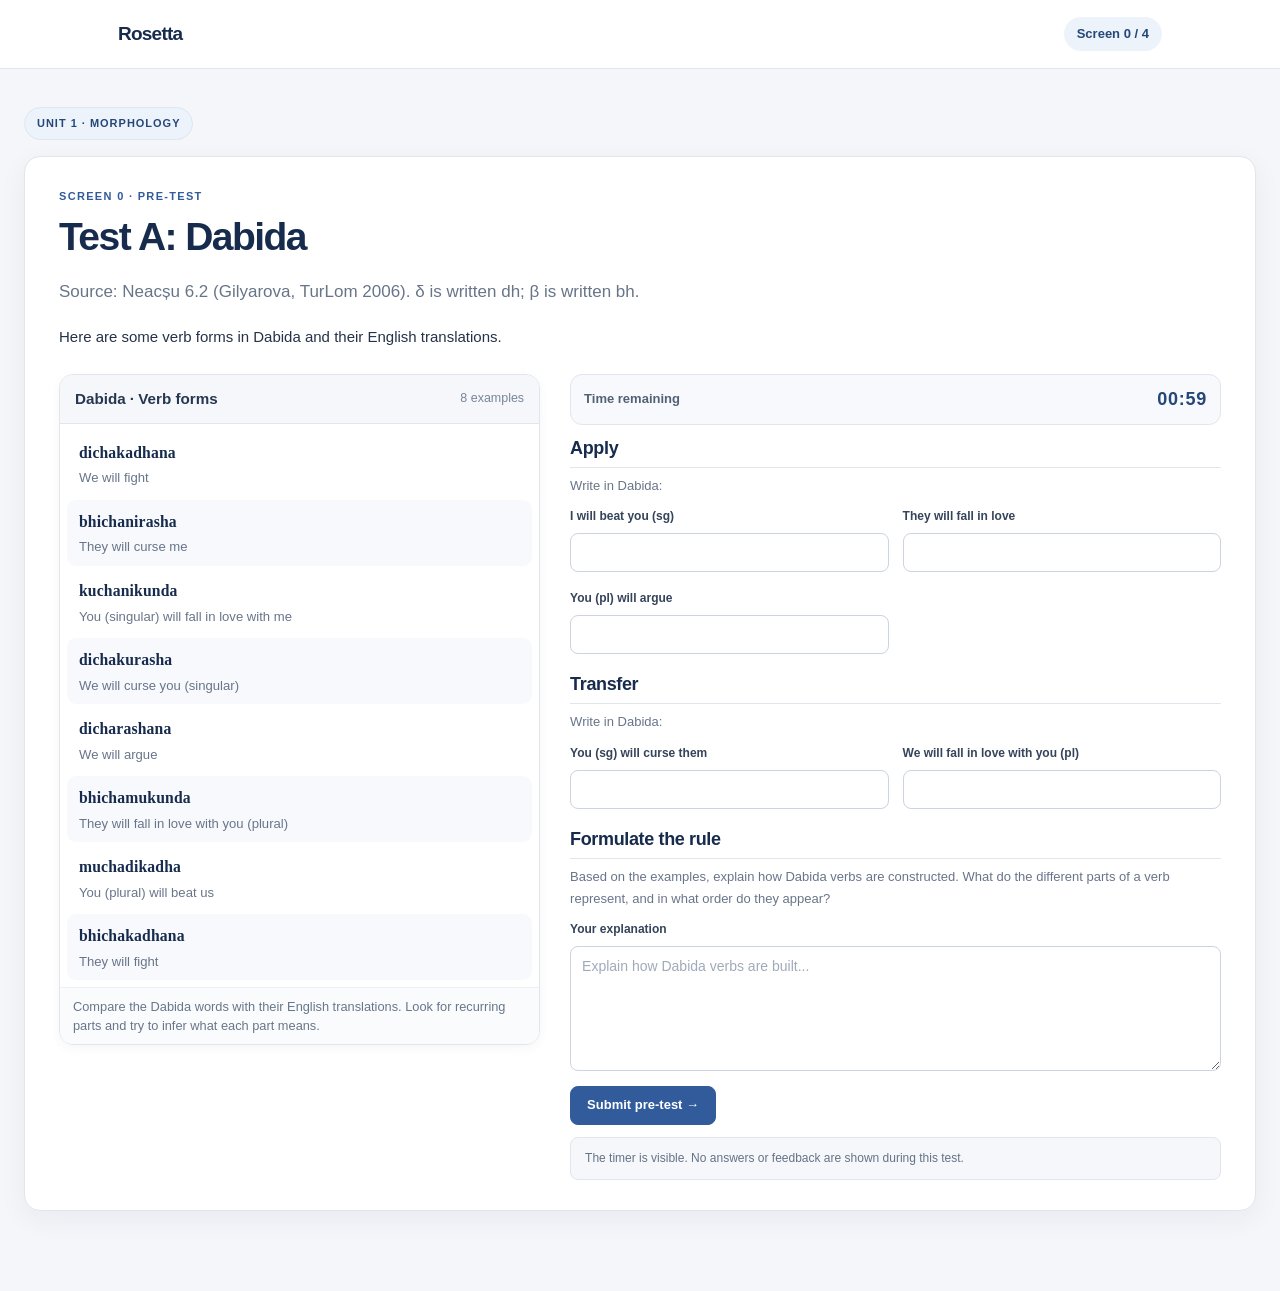
==== commit 5ec05b78: "Added_ai_agent" ====
--- a/experiment.html
+++ b/experiment.html
@@ -1,3 +1,4 @@
+
 <!DOCTYPE html>
 <html lang="en">
 <head>
@@ -6,271 +7,875 @@
   <title>Rosetta — Unit 1</title>
   <link rel="stylesheet" href="style.css">
 </head>
+
 <body>
+
 <header class="site-header">
   <div class="header-inner">
     <a href="index.html" class="logo">Rosetta</a>
-    <div class="progress" aria-live="polite">Screen <span id="step-number">0</span> / 6</div>
+    <div class="progress" aria-live="polite">
+      Screen <span id="step-number">0</span> / 4
+    </div>
   </div>
 </header>
 
 <main class="container">
+
   <div class="unit-label">UNIT 1 · MORPHOLOGY</div>
 
-  <!-- SCREEN 0: PRE-TEST -->
+
+  <!-- =====================================================
+       SCREEN 0: PRE-TEST — DABIDA
+       ===================================================== -->
+
   <section id="screen-0" class="experiment-step active" data-screen="0">
+
     <div class="intro">
       <p class="eyebrow">SCREEN 0 · PRE-TEST</p>
       <h1>Test A: Dabida</h1>
-      <p class="lead">Source: Neacșu 6.2 (Gilyarova, TurLom 2006). δ is written dh; β is written bh.</p>
-      <p>Here are some verb forms in Dabida and their English translations.</p>
-    </div>
-    <div class="info-box">
-      <p><strong>Examples</strong></p>
-      <p>dichakadhana = we will fight · bhichanirasha = they will curse me · kuchanikunda = you (sg) will fall in love with me · dichakurasha = we will curse you (sg) · dicharashana = we will argue · bhichamukunda = they will fall in love with you (pl) · muchadikadha = you (pl) will beat us · bhichakadhana = they will fight</p>
-    </div>
-    <div class="timer-row"><span>Time remaining</span><strong id="pre-timer">15:00</strong></div>
-    <form id="pretest-form" class="assessment-form">
-      <h2>Recognise</h2>
-      <p>Match the four Dabida forms with their translations. Then segment each word into its parts (for example, di-cha-kadha-na).</p>
-      <div class="field-grid">
-        <label>dichakadhana means
-          <input name="pre_match_1" autocomplete="off" placeholder="English translation">
-        </label>
-        <label>bhichanirasha means
-          <input name="pre_match_2" autocomplete="off" placeholder="English translation">
-        </label>
-        <label>kuchanikunda means
-          <input name="pre_match_3" autocomplete="off" placeholder="English translation">
-        </label>
-        <label>dicharashana means
-          <input name="pre_match_4" autocomplete="off" placeholder="English translation">
-        </label>
-      </div>
-      <p class="subprompt">Segment these forms:</p>
-      <div class="field-grid">
-        <label>dichakadhana
-          <input name="pre_seg_1" autocomplete="off" placeholder="e.g. di-cha-kadha-na">
-        </label>
-        <label>bhichanirasha
-          <input name="pre_seg_2" autocomplete="off" placeholder="Segment the word">
-        </label>
-      </div>
-      <h2>Apply</h2>
-      <p>Write in Dabida:</p>
-      <div class="field-grid">
-        <label>I will beat you (sg)
-          <input name="pre_apply_1" autocomplete="off">
-        </label>
-        <label>They will fall in love
-          <input name="pre_apply_2" autocomplete="off">
-        </label>
-        <label>You (pl) will argue
-          <input name="pre_apply_3" autocomplete="off">
-        </label>
-      </div>
-      <h2>Transfer</h2>
-      <p>Write in Dabida:</p>
-      <div class="field-grid">
-        <label>You (sg) will curse them
-          <input name="pre_transfer_1" autocomplete="off">
-        </label>
-        <label>We will fall in love with you (pl)
-          <input name="pre_transfer_2" autocomplete="off">
-        </label>
-      </div>
-      <label class="block-label">In your own words, write the rule for how a Dabida verb is built.
-        <textarea name="pre_rule" rows="5" placeholder="Describe the parts and their order..."></textarea>
-      </label>
-      <button class="primary-button" type="submit">Submit pre-test →</button>
-    </form>
-    <p class="assessment-note">The timer is visible. No answers or feedback are shown during this test.</p>
+
+      <p class="lead">
+        Source: Neacșu 6.2 (Gilyarova, TurLom 2006).
+        δ is written dh; β is written bh.
+      </p>
+
+      <p>
+        Here are some verb forms in Dabida and their English translations.
+      </p>
+    </div>
+
+    <div class="experiment-layout">
+
+      <div class="experiment-examples">
+
+        <div class="example-panel">
+
+          <div class="example-panel-header">
+            <strong>Dabida · Verb forms</strong>
+            <span>8 examples</span>
+          </div>
+
+          <div class="example-grid">
+
+            <div class="example-word-card">
+              <span class="example-word">dichakadhana</span>
+              <span class="example-meaning">We will fight</span>
+            </div>
+
+            <div class="example-word-card">
+              <span class="example-word">bhichanirasha</span>
+              <span class="example-meaning">They will curse me</span>
+            </div>
+
+            <div class="example-word-card">
+              <span class="example-word">kuchanikunda</span>
+              <span class="example-meaning">You (singular) will fall in love with me</span>
+            </div>
+
+            <div class="example-word-card">
+              <span class="example-word">dichakurasha</span>
+              <span class="example-meaning">We will curse you (singular)</span>
+            </div>
+
+            <div class="example-word-card">
+              <span class="example-word">dicharashana</span>
+              <span class="example-meaning">We will argue</span>
+            </div>
+
+            <div class="example-word-card">
+              <span class="example-word">bhichamukunda</span>
+              <span class="example-meaning">They will fall in love with you (plural)</span>
+            </div>
+
+            <div class="example-word-card">
+              <span class="example-word">muchadikadha</span>
+              <span class="example-meaning">You (plural) will beat us</span>
+            </div>
+
+            <div class="example-word-card">
+              <span class="example-word">bhichakadhana</span>
+              <span class="example-meaning">They will fight</span>
+            </div>
+
+          </div>
+
+          <p class="example-instruction">
+            Compare the Dabida words with their English translations.
+            Look for recurring parts and try to infer what each part means.
+          </p>
+
+        </div>
+
+      </div>
+
+      <div class="experiment-activities">
+
+        <div class="timer-row">
+          <span>Time remaining</span>
+          <strong id="pre-timer">01:00</strong>
+        </div>
+
+        <form id="pretest-form" class="assessment-form">
+
+          <h2>Apply</h2>
+          <p>Write in Dabida:</p>
+
+          <div class="field-grid">
+
+            <label>
+              I will beat you (sg)
+              <input name="pre_apply_1" autocomplete="off">
+            </label>
+
+            <label>
+              They will fall in love
+              <input name="pre_apply_2" autocomplete="off">
+            </label>
+
+            <label>
+              You (pl) will argue
+              <input name="pre_apply_3" autocomplete="off">
+            </label>
+
+          </div>
+
+          <h2>Transfer</h2>
+          <p>Write in Dabida:</p>
+
+          <div class="field-grid">
+
+            <label>
+              You (sg) will curse them
+              <input name="pre_transfer_1" autocomplete="off">
+            </label>
+
+            <label>
+              We will fall in love with you (pl)
+              <input name="pre_transfer_2" autocomplete="off">
+            </label>
+
+          </div>
+
+          <h2>Formulate the rule</h2>
+
+          <p>
+            Based on the examples, explain how Dabida verbs are constructed.
+            What do the different parts of a verb represent, and in what order
+            do they appear?
+          </p>
+
+          <label class="block-label">
+            Your explanation
+
+            <textarea
+              name="pre_rule"
+              rows="5"
+              placeholder="Explain how Dabida verbs are built..."
+            ></textarea>
+          </label>
+
+          <button class="primary-button" type="submit">
+            Submit pre-test →
+          </button>
+
+        </form>
+
+        <p class="assessment-note">
+          The timer is visible. No answers or feedback are shown during this test.
+        </p>
+
+      </div>
+
+    </div>
+
   </section>
 
-  <!-- SCREEN 1: DISCOVER -->
+
+  <!-- =====================================================
+       SCREEN 1: ZULU DISCOVERY + WORKED EXAMPLE
+       ===================================================== -->
+
   <section id="screen-1" class="experiment-step" data-screen="1">
+
     <div class="intro">
       <p class="eyebrow">SCREEN 1 · DISCOVER</p>
       <h1>What do you notice?</h1>
       <p class="lead">Source: Neacșu 5.1 (Zulu, original).</p>
     </div>
-    <div class="info-box">
-      <p>Here are some Zulu words. What do you notice about how they are built?</p>
-      <p><strong>umdwebi</strong> = painter · <strong>abadwebi</strong> = painters · <strong>abazingeli</strong> = hunters · <strong>zingela</strong> = to hunt · <strong>umbulali</strong> = killer · <strong>ababazi</strong> = carvers</p>
-    </div>
-    <form id="discover-form" class="assessment-form">
-      <label class="block-label">Your observations
-        <textarea name="discover_response" rows="7" placeholder="Write what you notice about the words..." required></textarea>
+
+    <div class="experiment-layout">
+
+      <div class="experiment-examples">
+
+        <div class="example-panel">
+
+          <div class="example-panel-header">
+            <strong>Zulu · Words and meanings</strong>
+            <span>6 examples</span>
+          </div>
+
+          <div class="example-grid">
+
+            <div class="example-word-card">
+              <span class="example-word">umdwebi</span>
+              <span class="example-meaning">Painter</span>
+            </div>
+
+            <div class="example-word-card">
+              <span class="example-word">abadwebi</span>
+              <span class="example-meaning">Painters</span>
+            </div>
+
+            <div class="example-word-card">
+              <span class="example-word">abazingeli</span>
+              <span class="example-meaning">Hunters</span>
+            </div>
+
+            <div class="example-word-card">
+              <span class="example-word">zingela</span>
+              <span class="example-meaning">To hunt</span>
+            </div>
+
+            <div class="example-word-card">
+              <span class="example-word">umbulali</span>
+              <span class="example-meaning">Killer</span>
+            </div>
+
+            <div class="example-word-card">
+              <span class="example-word">ababazi</span>
+              <span class="example-meaning">Carvers</span>
+            </div>
+
+          </div>
+
+          <p class="example-instruction">
+            Compare the words carefully. Which parts appear more than once?
+            What might those parts represent?
+          </p>
+
+        </div>
+
+      </div>
+
+      <div class="experiment-activities">
+
+        <form id="discover-form" class="assessment-form">
+
+          <label class="block-label">
+            Your observations
+
+            <textarea
+              name="discover_response"
+              rows="5"
+              placeholder="Write what you notice about the words..."
+              required
+            ></textarea>
+          </label>
+
+          <button class="primary-button" type="submit">
+            Save observations →
+          </button>
+
+        </form>
+
+        <p class="assessment-note">
+          This response is saved but not scored.
+        </p>
+
+        <div class="lesson-text" id="worked-example" hidden>
+
+          <h2>Prefixes, stems, and suffixes</h2>
+
+          <p>
+            Look at <strong>umdwebi</strong> and <strong>abadwebi</strong>.
+            Both mean painter, but one is singular and one is plural.
+            The part they share, <strong>dwebi</strong>, is the stem.
+            What comes before it changes:
+            <strong>um-</strong> for one painter,
+            <strong>aba-</strong> for several.
+          </p>
+
+          <p>
+            Now look at <strong>zingela</strong>, to hunt, next to
+            <strong>abazingeli</strong>, hunters.
+            The stem <strong>zingel</strong> is the same;
+            the noun ends in <strong>-i</strong>, the verb in <strong>-a</strong>.
+          </p>
+
+          <p>
+            So a Zulu word for a person who does something is built from three
+            pieces: a prefix that says one or many, a stem, and the ending
+            <strong>-i</strong>. Pieces that go before the stem are called
+            prefixes, pieces after it suffixes.
+          </p>
+
+          <p>
+            <strong>Try it:</strong> killer is <strong>umbulali</strong>,
+            so killers is <strong>aba + bulali = ababulali</strong>,
+            and to kill is <strong>bulal + a = bulala</strong>.
+          </p>
+
+        </div>
+
+        <div class="navigation">
+          <button class="primary-button" type="button" data-next="2">
+            Continue to Swahili →
+          </button>
+        </div>
+
+      </div>
+
+    </div>
+
+  </section>
+
+
+  <!-- =====================================================
+       SCREEN 2: SWAHILI
+       ===================================================== -->
+
+  <section id="screen-2" class="experiment-step" data-screen="2">
+
+    <div class="intro">
+      <p class="eyebrow">SCREEN 2 · APPLY AND DISCOVER THE RULE</p>
+
+      <h1>Swahili: fill in the missing forms</h1>
+
+      <p class="lead">
+        Source: Neacșu 6.1 (Swahili, Sim). Printed solution removed.
+      </p>
+    </div>
+
+    <div class="experiment-layout">
+
+      <div class="experiment-examples">
+
+        <div class="example-panel">
+
+          <div class="example-panel-header">
+            <strong>Swahili · Verb forms</strong>
+            <span>10 examples</span>
+          </div>
+
+          <div class="example-grid">
+
+            <div class="example-word-card">
+              <span class="example-word">ninasema</span>
+              <span class="example-meaning">I speak</span>
+            </div>
+
+            <div class="example-word-card">
+              <span class="example-word">wunasema</span>
+              <span class="example-meaning">You speak</span>
+            </div>
+
+            <div class="example-word-card">
+              <span class="example-word">anasema</span>
+              <span class="example-meaning">She speaks</span>
+            </div>
+
+            <div class="example-word-card">
+              <span class="example-word">wanasema</span>
+              <span class="example-meaning">They speak</span>
+            </div>
+
+            <div class="example-word-card">
+              <span class="example-word">ninaona</span>
+              <span class="example-meaning">I see</span>
+            </div>
+
+            <div class="example-word-card">
+              <span class="example-word">niliona</span>
+              <span class="example-meaning">I saw</span>
+            </div>
+
+            <div class="example-word-card">
+              <span class="example-word">ninawaona</span>
+              <span class="example-meaning">I see them</span>
+            </div>
+
+            <div class="example-word-card">
+              <span class="example-word">niliwuona</span>
+              <span class="example-meaning">I saw you</span>
+            </div>
+
+            <div class="example-word-card">
+              <span class="example-word">ananiona</span>
+              <span class="example-meaning">She sees me</span>
+            </div>
+
+            <div class="example-word-card">
+              <span class="example-word">wutakaniona</span>
+              <span class="example-meaning">You will see me</span>
+            </div>
+
+          </div>
+
+          <p class="example-instruction">
+            Use the examples to identify how the beginning and ending
+            of a verb relate to its meaning.
+          </p>
+
+        </div>
+
+      </div>
+
+      <div class="experiment-activities">
+
+        <!-- STAGE 1: PATTERN MATCHING -->
+
+        <div id="pattern-stage">
+
+          <div class="timer-row">
+            <span>Time remaining for pattern matching</span>
+            <strong id="pattern-timer">01:00</strong>
+          </div>
+
+          <form id="swahili-form" class="assessment-form">
+
+            <div class="field-grid">
+
+              <label>
+                (1) ______ = she saw them
+
+                <input name="swahili_1" autocomplete="off" required>
+
+                <span class="feedback" id="swahili-feedback-1" aria-live="polite"></span>
+              </label>
+
+              <label>
+                (2) ______ = I will see you
+
+                <input name="swahili_2" autocomplete="off" required>
+
+                <span class="feedback" id="swahili-feedback-2" aria-live="polite"></span>
+              </label>
+
+              <label>
+                (3) ______ = she saw me
+
+                <input name="swahili_3" autocomplete="off" required>
+
+                <span class="feedback" id="swahili-feedback-3" aria-live="polite"></span>
+              </label>
+
+            </div>
+
+            <button class="primary-button" type="submit">
+              Submit answers →
+            </button>
+
+          </form>
+
+          <p class="assessment-note">
+            Right or wrong is shown for each blank. No explanation is provided.
+          </p>
+
+        </div>
+
+
+        <!-- STAGE 2: INITIAL RULE WRITING -->
+
+        <div id="lesson-text" class="lesson-text" hidden>
+
+          <h2>How is a Swahili verb built?</h2>
+
+          <p>
+            Now that you have worked with the examples, write in your own words
+            the rule for how a Swahili verb is built from its parts.
+          </p>
+
+          <div class="timer-row">
+            <span>Time remaining to formulate your rule</span>
+            <strong id="rule-timer">01:00</strong>
+          </div>
+
+          <form id="rule-form" class="assessment-form">
+
+            <label class="block-label">
+              Your rule
+
+              <textarea
+                id="swahili-rule"
+                name="swahili_rule"
+                rows="5"
+                placeholder="Explain the order and meaning of the parts..."
+                required
+              ></textarea>
+            </label>
+
+            <button class="primary-button" type="submit">
+              Save rule
+            </button>
+
+            <p id="rule-save-status" class="assessment-note" aria-live="polite"></p>
+
+          </form>
+
+        </div>
+
+
+        <!-- STAGE 3: HINTS AND RULE CORRECTION -->
+
+        <!-- STAGE 3: AI CHATBOT OR STATIC HINTS -->
+
+<div id="hint-panel" class="hint-panel" hidden>
+
+  <!-- AI CONDITION -->
+  <div id="ai-chat-panel" hidden>
+
+    <div class="hint-panel-header">
+      <div>
+        <h2>Discuss your rule with the tutor</h2>
+        <p>
+          Explain your reasoning, ask questions, and use the discussion
+          to improve your rule. The tutor will guide you rather than
+          simply give you the answers.
+        </p>
+      </div>
+
+      <span id="hint-timer" class="timer-pill">01:00</span>
+    </div>
+
+    <div
+      id="chat-messages"
+      class="chat-messages"
+      role="log"
+      aria-live="polite"
+      aria-label="Conversation with the morphology tutor"
+    >
+      <div class="chat-message assistant">
+        <strong>Rosetta tutor</strong>
+        <p>
+          Hi! Let's explore your rule together. What have you noticed
+          about the different parts of the Swahili verbs?
+        </p>
+      </div>
+    </div>
+
+    <form id="chat-form" class="chat-form">
+      <label class="block-label" for="chat-input">
+        Your message
+
+        <textarea
+          id="chat-input"
+          rows="2"
+          maxlength="1000"
+          placeholder="Tell the tutor what you think..."
+          required
+        ></textarea>
       </label>
-      <button class="primary-button" type="submit">Save and continue →</button>
+
+      <button id="chat-send-button" class="primary-button" type="submit">
+        Send message →
+      </button>
+
+      <p id="chat-status" class="assessment-note" aria-live="polite"></p>
     </form>
-    <p class="assessment-note">This response is saved but not scored.</p>
+
+  </div>
+
+
+  <!-- NON-AI CONDITION -->
+  <div id="static-hints-panel">
+
+    <div class="hint-panel-header">
+      <div>
+        <h2>Hints and rule correction</h2>
+
+        <p>
+          You can now use the hints to improve your rule.
+          A new hint becomes available every 20 seconds.
+          You can rewrite and resubmit your rule at any time.
+        </p>
+      </div>
+
+      <span class="timer-pill" id="static-hint-timer">01:00</span>
+    </div>
+
+    <div class="hint-list">
+
+      <button type="button" class="hint-toggle" data-hint="0" aria-expanded="false">
+        Hint 1 <span>+</span>
+      </button>
+
+      <div class="hint-content" id="hint-content-0" hidden>
+        Look at the very beginning of each word.
+        What does it tell you about the English?
+      </div>
+
+      <button type="button" class="hint-toggle" data-hint="1" aria-expanded="false">
+        Hint 2 <span>+</span>
+      </button>
+
+      <div class="hint-content" id="hint-content-1" hidden>
+        Compare ninaona and niliona.
+        What changed in Swahili, and what changed in English?
+      </div>
+
+      <button type="button" class="hint-toggle" data-hint="2" aria-expanded="false">
+        Hint 3 <span>+</span>
+      </button>
+
+      <div class="hint-content" id="hint-content-2" hidden>
+        The order is always: who does it, then when,
+        then to whom, then the verb.
+      </div>
+
+    </div>
+
+  </div>
+
+
+  <p class="assessment-note">
+    You can revise your rule in the text field above and click
+    "Save revised rule" to record each new version.
+  </p>
+
+  <p id="swahili-completion-message" hidden>
+    The activity is complete. You can now continue to the post-test.
+  </p>
+
+</div>
+
+
+        <!-- CONTINUE -->
+
+        <div class="navigation">
+          <button
+            id="swahili-continue-button"
+            class="primary-button"
+            type="button"
+            data-next="3"
+            disabled
+          >
+            Continue to post-test →
+          </button>
+        </div>
+
+      </div>
+
+    </div>
+
   </section>
 
-  <!-- SCREEN 2: WORKED EXAMPLE -->
-  <section id="screen-2" class="experiment-step" data-screen="2">
+
+  <!-- =====================================================
+       SCREEN 3: POST-TEST — LATVIAN
+       ===================================================== -->
+
+  <section id="screen-3" class="experiment-step" data-screen="3">
+
     <div class="intro">
-      <p class="eyebrow">SCREEN 2 · WORKED EXAMPLE</p>
-      <h1>Prefixes, stems, and suffixes</h1>
-    </div>
-    <div class="lesson-text">
-      <p>Look at <strong>umdwebi</strong> and <strong>abadwebi</strong>. Both mean painter, but one is singular and one is plural. The part they share, <strong>dwebi</strong>, is the stem. What comes before it changes: <strong>um-</strong> for one painter, <strong>aba-</strong> for several.</p>
-      <p>Now look at <strong>zingela</strong>, to hunt, next to <strong>abazingeli</strong>, hunters. The stem <strong>zingel</strong> is the same; the noun ends in <strong>-i</strong>, the verb in <strong>-a</strong>.</p>
-      <p>So a Zulu word for a person who does something is built from three pieces: a prefix that says one or many, a stem, and the ending <strong>-i</strong>. Pieces that go before the stem are called prefixes, pieces after it suffixes.</p>
-      <p><strong>Try it:</strong> killer is <strong>umbulali</strong>, so killers is <strong>aba + bulali = ababulali</strong>, and to kill is <strong>bulal + a = bulala</strong>.</p>
-    </div>
-    <div class="navigation">
-      <button class="primary-button" type="button" data-next="3">Continue to Swahili →</button>
-    </div>
+      <p class="eyebrow">SCREEN 3 · POST-TEST</p>
+
+      <h1>Test B: Latvian</h1>
+
+      <p class="lead">
+        Source: Neacșu 5.14 (Rubinstein, MSK 1999), nouns only.
+      </p>
+
+      <p>
+        Here are some Latvian nouns and their English translations.
+      </p>
+    </div>
+
+    <div class="experiment-layout">
+
+      <div class="experiment-examples">
+
+        <div class="example-panel">
+
+          <div class="example-panel-header">
+            <strong>Latvian · Nouns and forms</strong>
+            <span>10 examples</span>
+          </div>
+
+          <div class="example-grid">
+
+            <div class="example-word-card">
+              <span class="example-word">ozols</span>
+              <span class="example-meaning">Oak</span>
+            </div>
+
+            <div class="example-word-card">
+              <span class="example-word">galds</span>
+              <span class="example-meaning">Table</span>
+            </div>
+
+            <div class="example-word-card">
+              <span class="example-word">ābols</span>
+              <span class="example-meaning">Apple</span>
+            </div>
+
+            <div class="example-word-card">
+              <span class="example-word">bērns</span>
+              <span class="example-meaning">Child</span>
+            </div>
+
+            <div class="example-word-card">
+              <span class="example-word">veikala</span>
+              <span class="example-meaning">Of the shop</span>
+            </div>
+
+            <div class="example-word-card">
+              <span class="example-word">institūta</span>
+              <span class="example-meaning">Of the institute</span>
+            </div>
+
+            <div class="example-word-card">
+              <span class="example-word">ārsta</span>
+              <span class="example-meaning">Of the doctor</span>
+            </div>
+
+            <div class="example-word-card">
+              <span class="example-word">ozola</span>
+              <span class="example-meaning">Of the oak</span>
+            </div>
+
+            <div class="example-word-card">
+              <span class="example-word">autoru</span>
+              <span class="example-meaning">Of the authors</span>
+            </div>
+
+            <div class="example-word-card">
+              <span class="example-word">bruņinieku</span>
+              <span class="example-meaning">Of the knights</span>
+            </div>
+
+          </div>
+
+          <p class="example-instruction">
+            Compare the different forms and investigate how their endings
+            relate to their grammatical meaning.
+          </p>
+
+        </div>
+
+      </div>
+
+      <div class="experiment-activities">
+
+        <div class="timer-row">
+          <span>Time remaining</span>
+          <strong id="post-timer">01:00</strong>
+        </div>
+
+        <form id="posttest-form" class="assessment-form">
+
+          <h2>Apply</h2>
+          <p>Write in Latvian:</p>
+
+          <div class="field-grid">
+
+            <label>
+              of the apple
+              <input name="post_apply_1" autocomplete="off">
+            </label>
+
+            <label>
+              of the child
+              <input name="post_apply_2" autocomplete="off">
+            </label>
+
+            <label>
+              of the table
+              <input name="post_apply_3" autocomplete="off">
+            </label>
+
+          </div>
+
+          <h2>Transfer</h2>
+
+          <p>
+            autors = author · bruņinieks = knight · institūts = institute.
+            Write in Latvian:
+          </p>
+
+          <div class="field-grid">
+
+            <label>
+              of the author
+              <input name="post_transfer_1" autocomplete="off">
+            </label>
+
+            <label>
+              of the institutes
+              <input name="post_transfer_2" autocomplete="off">
+            </label>
+
+          </div>
+
+          <h2>Formulate the rule</h2>
+
+          <p>
+            Explain how Latvian nouns change depending on their grammatical
+            form. What changes in the word, and what does this change represent?
+          </p>
+
+          <label class="block-label">
+            Your explanation
+
+            <textarea
+              name="post_rule"
+              rows="5"
+              placeholder="Explain the pattern you have identified..."
+            ></textarea>
+          </label>
+
+          <button class="primary-button" type="submit">
+            Submit post-test →
+          </button>
+
+        </form>
+
+        <p class="assessment-note">
+          The timer is visible. No answers or feedback are shown during this test.
+        </p>
+
+      </div>
+
+    </div>
+
   </section>
 
-  <!-- SCREEN 3: APPLY -->
-  <section id="screen-3" class="experiment-step" data-screen="3">
-    <div class="intro">
-      <p class="eyebrow">SCREEN 3 · APPLY</p>
-      <h1>Swahili: fill in the missing forms</h1>
-      <p class="lead">Source: Neacșu 6.1 (Swahili, Sim). Printed solution removed.</p>
-    </div>
-    <div class="info-box">
-      <p>Here are some Swahili verb forms. Fill in the three missing ones.</p>
-      <p>ninasema = I speak · wunasema = you speak · anasema = she speaks · wanasema = they speak · ninaona = I see · niliona = I saw · ninawaona = I see them · niliwuona = I saw you · ananiona = she sees me · wutakaniona = you will see me</p>
-    </div>
-    <form id="swahili-form" class="assessment-form">
-      <div class="field-grid">
-        <label>(1) ______ = she saw them
-          <input name="swahili_1" autocomplete="off" required>
-          <span class="feedback" id="swahili-feedback-1" aria-live="polite"></span>
-        </label>
-        <label>(2) ______ = I will see you
-          <input name="swahili_2" autocomplete="off" required>
-          <span class="feedback" id="swahili-feedback-2" aria-live="polite"></span>
-        </label>
-        <label>(3) ______ = she saw me
-          <input name="swahili_3" autocomplete="off" required>
-          <span class="feedback" id="swahili-feedback-3" aria-live="polite"></span>
-        </label>
-      </div>
-      <button class="primary-button" type="submit">Submit answers →</button>
-    </form>
-    <p class="assessment-note">Right or wrong is shown for each blank. No explanation is provided.</p>
+
+  <!-- =====================================================
+       SCREEN 4: COMPLETE
+       ===================================================== -->
+
+  <section id="screen-4" class="experiment-step" data-screen="4">
+
+    <div class="intro completion">
+
+      <p class="eyebrow">SCREEN 4 · COMPLETE</p>
+
+      <h1>Unit 1 complete.</h1>
+
+      <p class="lead">Thank you for taking part.</p>
+
+      <p>
+        Your responses have been recorded in this browser session.
+        Use the button below to download your response data.
+      </p>
+
+      <button id="download-data" class="primary-button" type="button">
+        Download my responses (JSON)
+      </button>
+
+      <div class="navigation">
+        <button id="unit-2-button" class="primary-button" type="button">
+          Continue to Unit 2 →
+        </button>
+      </div>
+
+    </div>
+
   </section>
 
-  <!-- SCREEN 4: RULE + HINTS -->
-  <section id="screen-4" class="experiment-step" data-screen="4">
-    <div class="intro">
-      <p class="eyebrow">SCREEN 4 · WRITE THE RULE</p>
-      <h1>How is a Swahili verb built?</h1>
-      <p class="lead">In your own words, write the rule for how a Swahili verb is built from its parts.</p>
-    </div>
-    <form id="rule-form" class="assessment-form">
-      <label class="block-label">Your rule
-        <textarea id="swahili-rule" name="swahili_rule" rows="6" placeholder="Explain the order and meaning of the parts..." required></textarea>
-      </label>
-      <button class="primary-button" type="submit">Submit rule and open hints →</button>
-    </form>
-    <div id="hint-panel" class="hint-panel" hidden>
-      <div class="hint-panel-header">
-        <div><h2>Hints</h2><p>Open one hint at a time. This panel closes after five minutes.</p></div>
-        <span id="hint-timer" class="timer-pill">05:00</span>
-      </div>
-      <div class="hint-list">
-        <button type="button" class="hint-toggle" data-hint="0" aria-expanded="false">Hint 1 <span>+</span></button>
-        <div class="hint-content" id="hint-content-0" hidden>Look at the very beginning of each word. What does it tell you about the English?</div>
-        <button type="button" class="hint-toggle" data-hint="1" aria-expanded="false">Hint 2 <span>+</span></button>
-        <div class="hint-content" id="hint-content-1" hidden>Compare ninaona and niliona. What changed in Swahili, and what changed in English?</div>
-        <button type="button" class="hint-toggle" data-hint="2" aria-expanded="false">Hint 3 <span>+</span></button>
-        <div class="hint-content" id="hint-content-2" hidden>The order is always: who does it, then when, then to whom, then the verb.</div>
-      </div>
-    </div>
-    <div class="navigation">
-      <button class="primary-button" type="button" data-next="5">Continue to post-test →</button>
-    </div>
-  </section>
-
-  <!-- SCREEN 5: POST-TEST -->
-  <section id="screen-5" class="experiment-step" data-screen="5">
-    <div class="intro">
-      <p class="eyebrow">SCREEN 5 · POST-TEST</p>
-      <h1>Test B: Latvian</h1>
-      <p class="lead">Source: Neacșu 5.14 (Rubinstein, MSK 1999), nouns only.</p>
-      <p>Here are some Latvian nouns and their English translations.</p>
-    </div>
-    <div class="info-box">
-      <p>ozols = oak · galds = table · ābols = apple · bērns = child · veikala = of the shop · institūta = of the institute · ārsta = of the doctor · ozola = of the oak · autoru = of the authors · bruņinieku = of the knights</p>
-    </div>
-    <div class="timer-row"><span>Time remaining</span><strong id="post-timer">15:00</strong></div>
-    <form id="posttest-form" class="assessment-form">
-      <h2>Recognise</h2>
-      <p>Match, then draw a line between the parts of each word.</p>
-      <div class="field-grid">
-        <label>ozols means
-          <input name="post_match_1" autocomplete="off">
-        </label>
-        <label>ozola means
-          <input name="post_match_2" autocomplete="off">
-        </label>
-        <label>ārsta means
-          <input name="post_match_3" autocomplete="off">
-        </label>
-        <label>ārstu means
-          <input name="post_match_4" autocomplete="off">
-        </label>
-      </div>
-      <p class="subprompt">Segment these forms:</p>
-      <div class="field-grid">
-        <label>ozola
-          <input name="post_seg_1" autocomplete="off" placeholder="Segment the word">
-        </label>
-        <label>ārstu
-          <input name="post_seg_2" autocomplete="off" placeholder="Segment the word">
-        </label>
-      </div>
-      <h2>Apply</h2>
-      <p>Write in Latvian:</p>
-      <div class="field-grid">
-        <label>of the apple
-          <input name="post_apply_1" autocomplete="off">
-        </label>
-        <label>of the child
-          <input name="post_apply_2" autocomplete="off">
-        </label>
-        <label>of the table
-          <input name="post_apply_3" autocomplete="off">
-        </label>
-      </div>
-      <h2>Transfer</h2>
-      <p>autors = author · bruņinieks = knight · institūts = institute. Write in Latvian:</p>
-      <div class="field-grid">
-        <label>of the author
-          <input name="post_transfer_1" autocomplete="off">
-        </label>
-        <label>of the institutes
-          <input name="post_transfer_2" autocomplete="off">
-        </label>
-      </div>
-      <label class="block-label">In your own words, write the rule for the endings.
-        <textarea name="post_rule" rows="5" placeholder="Describe what the endings mean..." ></textarea>
-      </label>
-      <button class="primary-button" type="submit">Submit post-test →</button>
-    </form>
-    <p class="assessment-note">The timer is visible. No answers or feedback are shown during this test.</p>
-  </section>
-
-  <!-- SCREEN 6: COMPLETE -->
-  <section id="screen-6" class="experiment-step" data-screen="6">
-    <div class="intro completion">
-      <p class="eyebrow">SCREEN 6 · COMPLETE</p>
-      <h1>Unit 1 complete.</h1>
-      <p class="lead">Thank you for taking part.</p>
-      <p>Your responses have been recorded in this browser session. Use the button below to download your response data.</p>
-      <button id="download-data" class="primary-button" type="button">Download my responses (JSON)</button>
-      <div class="navigation">
-        <button id="unit-2-button" class="primary-button" type="button">Continue to Unit 2 →</button>
-      </div>
-    </div>
-  </section>
 </main>
 
 <script src="script.js"></script>
+
 </body>
 </html>
--- a/style.css
+++ b/style.css
@@ -1,12 +1,46 @@
 
 /* =========================================================
-   MORPHOLOGY LAB
-   Main stylesheet
-   ========================================================= */
-
-
-/* =========================================================
-   1. GENERAL
+   ROSETTA — MORPHOLOGY LEARNING PLATFORM
+   Consolidated stylesheet
+   ========================================================= */
+
+
+/* =========================================================
+   1. DESIGN SYSTEM
+   ========================================================= */
+
+:root {
+    --navy: #172b4d;
+    --blue: #315b9a;
+    --blue-dark: #254879;
+    --blue-light: #edf3fb;
+
+    --text: #253247;
+    --muted: #687589;
+
+    --background: #f4f6f9;
+    --surface: #ffffff;
+    --surface-soft: #f8fafc;
+
+    --border: #e1e6ed;
+    --border-dark: #cbd4df;
+
+    --success: #26734d;
+    --success-bg: #edf7f1;
+
+    --error: #b33a3a;
+    --error-bg: #fff1f0;
+
+    --radius: 12px;
+    --radius-small: 8px;
+
+    --shadow: 0 3px 12px rgba(25, 42, 70, 0.045);
+    --shadow-card: 0 8px 28px rgba(25, 42, 70, 0.055);
+}
+
+
+/* =========================================================
+   2. GENERAL
    ========================================================= */
 
 * {
@@ -19,609 +53,513 @@
 
 body {
     margin: 0;
-    font-family:
-        -apple-system,
-        BlinkMacSystemFont,
-        "Segoe UI",
-        Roboto,
-        Helvetica,
-        Arial,
-        sans-serif;
-
-    color: #172033;
-    background: #f7f8fa;
-    line-height: 1.6;
+    font-family: Inter, -apple-system, BlinkMacSystemFont,
+        "Segoe UI", Roboto, Helvetica, Arial, sans-serif;
+    color: var(--text);
+    background: var(--background);
+    font-size: 15px;
+    line-height: 1.7;
+    -webkit-font-smoothing: antialiased;
+}
+
+[hidden] {
+    display: none !important;
 }
 
 a {
-    color: inherit;
-}
-
-button {
-    font-family: inherit;
-    cursor: pointer;
-}
-
+    color: var(--blue);
+}
+
+button,
 input,
 textarea,
 select {
-    font-family: inherit;
-}
-
-
-/* =========================================================
-   2. HEADER
+    font: inherit;
+}
+
+button {
+    cursor: pointer;
+}
+
+button:disabled {
+    cursor: not-allowed;
+    opacity: 0.55;
+}
+
+
+/* =========================================================
+   3. HEADER
    ========================================================= */
 
 .site-header {
-    background: white;
-    border-bottom: 1px solid #e5e7eb;
-    position: relative;
-    z-index: 10;
+    position: sticky;
+    top: 0;
+    z-index: 100;
+    background: rgba(255, 255, 255, 0.96);
+    backdrop-filter: blur(12px);
+    border-bottom: 1px solid var(--border);
 }
 
 .header-inner {
-    max-width: 960px;
+    max-width: 1100px;
+    min-height: 68px;
     margin: 0 auto;
-    padding: 18px 24px;
-
+    padding: 12px 28px;
     display: flex;
     justify-content: space-between;
     align-items: center;
+    gap: 20px;
 }
 
 .logo {
-    color: #253b80;
+    color: var(--navy);
     text-decoration: none;
-    font-size: 14px;
-    font-weight: 700;
-    letter-spacing: 0.08em;
+    font-size: 19px;
+    font-weight: 800;
+    letter-spacing: -0.04em;
 }
 
 .logo:hover {
-    text-decoration: underline;
+    color: var(--blue);
 }
 
 .nav-link {
-    color: #253b80;
+    color: var(--muted);
     text-decoration: none;
     font-size: 14px;
     font-weight: 600;
 }
 
 .nav-link:hover {
-    text-decoration: underline;
+    color: var(--blue);
 }
 
 .progress {
-    font-size: 14px;
-    color: #6b7280;
-}
-
-
-/* =========================================================
-   3. GENERAL PAGE CONTAINER
+    padding: 6px 13px;
+    color: var(--blue-dark);
+    background: var(--blue-light);
+    border-radius: 30px;
+    font-size: 13px;
+    font-weight: 700;
+    font-variant-numeric: tabular-nums;
+}
+
+
+/* =========================================================
+   4. MAIN EXPERIMENT LAYOUT
    ========================================================= */
 
 .container {
+    width: 100%;
     max-width: 900px;
     margin: 0 auto;
-    padding: 60px 24px;
-}
-
-
-/* =========================================================
-   4. TYPOGRAPHY
-   ========================================================= */
+    padding: 38px 24px 80px;
+}
+
+.unit-label {
+    display: inline-flex;
+    align-items: center;
+    margin-bottom: 16px;
+    padding: 6px 12px;
+    background: var(--blue-light);
+    color: var(--blue-dark);
+    border: 1px solid #dce6f4;
+    border-radius: 30px;
+    font-size: 11px;
+    font-weight: 800;
+    letter-spacing: 0.09em;
+    text-transform: uppercase;
+}
+
+.experiment-step {
+    display: none;
+}
+
+.experiment-step.active {
+    display: block;
+    padding: 30px 34px;
+    background: var(--surface);
+    border: 1px solid var(--border);
+    border-radius: 16px;
+    box-shadow: var(--shadow-card);
+    animation: screen-appear 0.25s ease-out;
+}
+
+@keyframes screen-appear {
+    from {
+        opacity: 0;
+        transform: translateY(7px);
+    }
+    to {
+        opacity: 1;
+        transform: translateY(0);
+    }
+}
+
+/* Two-column structure */
+
+.experiment-layout {
+    display: block;
+}
+
+.experiment-examples,
+.experiment-activities {
+    min-width: 0;
+}
+
+
+/* =========================================================
+   5. TYPOGRAPHY
+   ========================================================= */
+
+h1,
+h2,
+h3,
+p {
+    overflow-wrap: break-word;
+}
+
+h1 {
+    margin: 8px 0 18px;
+    color: var(--navy);
+    font-size: clamp(30px, 4vw, 39px);
+    font-weight: 750;
+    line-height: 1.18;
+    letter-spacing: -0.04em;
+}
+
+h2 {
+    margin: 34px 0 12px;
+    color: var(--navy);
+    font-size: 21px;
+    font-weight: 700;
+    line-height: 1.3;
+    letter-spacing: -0.02em;
+}
+
+h3 {
+    color: var(--navy);
+    line-height: 1.35;
+}
+
+p {
+    margin: 0 0 15px;
+}
+
+strong {
+    color: var(--navy);
+    font-weight: 700;
+}
 
 .eyebrow {
-    margin: 0 0 8px;
-    font-size: 12px;
+    margin: 0 0 9px;
+    color: var(--blue);
+    font-size: 11px;
+    font-weight: 800;
+    letter-spacing: 0.12em;
+    text-transform: uppercase;
+}
+
+.lead {
+    margin-bottom: 18px;
+    color: var(--muted);
+    font-size: 17px;
+    line-height: 1.65;
+}
+
+.intro {
+    max-width: 850px;
+    margin: 0 0 24px;
+}
+
+.intro > p:last-child {
+    margin-bottom: 0;
+}
+
+
+/* =========================================================
+   6. BUTTONS
+   ========================================================= */
+
+.primary-button {
+    display: inline-flex;
+    justify-content: center;
+    align-items: center;
+    gap: 9px;
+    min-height: 46px;
+    margin-top: 22px;
+    padding: 12px 21px;
+    border: 1px solid var(--blue);
+    border-radius: 8px;
+    background: var(--blue);
+    color: white;
+    font-size: 14px;
     font-weight: 700;
-    letter-spacing: 0.12em;
-    color: #5267a8;
-}
-
-h1 {
-    margin: 8px 0 20px;
-    font-size: 38px;
-    line-height: 1.2;
-    letter-spacing: -0.02em;
-}
-
-h2 {
-    line-height: 1.25;
-}
-
-h3 {
-    line-height: 1.3;
-}
-
-p {
-    line-height: 1.7;
-}
-
-.lead {
+    line-height: 1.4;
+    text-decoration: none;
+    transition: background 0.18s ease, border-color 0.18s ease,
+        box-shadow 0.18s ease, transform 0.18s ease;
+}
+
+.primary-button:hover:not(:disabled) {
+    background: var(--blue-dark);
+    border-color: var(--blue-dark);
+    box-shadow: 0 4px 12px rgba(49, 91, 154, 0.18);
+    transform: translateY(-1px);
+}
+
+.primary-button:active:not(:disabled) {
+    transform: translateY(0);
+}
+
+.primary-button:focus-visible,
+.hint-toggle:focus-visible {
+    outline: 3px solid rgba(49, 91, 154, 0.25);
+    outline-offset: 3px;
+}
+
+.primary-button:disabled {
+    box-shadow: none;
+    transform: none;
+}
+
+
+/* =========================================================
+   7. INFO BOXES
+   ========================================================= */
+
+.info-box {
+    margin: 25px 0;
+    padding: 23px 25px;
+    background: var(--surface-soft);
+    border: 1px solid var(--border);
+    border-left: 4px solid var(--blue);
+    border-radius: var(--radius);
+}
+
+.info-box p {
+    margin: 0;
+    color: #47566b;
+    font-size: 14px;
+    line-height: 1.85;
+}
+
+.info-box p + p {
+    margin-top: 9px;
+}
+
+
+/* =========================================================
+   8. TIMERS
+   ========================================================= */
+
+.timer-row {
+    display: flex;
+    justify-content: space-between;
+    align-items: center;
+    gap: 18px;
+    margin: 12px 0 18px;
+    padding: 12px 16px;
+    background: #f7f9fc;
+    border: 1px solid var(--border);
+    border-radius: var(--radius);
+}
+
+.timer-row span {
+    color: #536176;
+    font-size: 13px;
+    font-weight: 600;
+}
+
+.timer-row strong {
+    color: var(--blue-dark);
     font-size: 19px;
-    color: #4b5563;
-}
-
-
-/* =========================================================
-   5. BUTTONS
-   ========================================================= */
-
-.primary-button {
-    display: inline-block;
+    font-weight: 800;
+    font-variant-numeric: tabular-nums;
+    letter-spacing: 0.04em;
+}
+
+.timer-pill {
+    display: inline-flex;
+    justify-content: center;
+    align-items: center;
+    min-width: 70px;
+    padding: 7px 12px;
+    background: white;
+    border: 1px solid var(--border);
+    border-radius: 30px;
+    color: var(--blue-dark);
+    font-size: 14px;
+    font-weight: 800;
+    font-variant-numeric: tabular-nums;
+}
+
+
+/* =========================================================
+   9. ASSESSMENT FORMS
+   ========================================================= */
+
+.assessment-form {
+    margin-top: 12px;
+}
+
+.assessment-form h2 {
     margin-top: 24px;
-    padding: 12px 20px;
-
-    border: none;
-    border-radius: 7px;
-
-    background: #253b80;
-    color: white;
-    text-decoration: none;
-
-    font-size: 15px;
-    font-weight: 600;
-    line-height: 1.4;
-
-    transition:
-        background 0.15s ease,
-        transform 0.15s ease;
-}
-
-.primary-button:hover {
-    background: #1e3069;
-    transform: translateY(-1px);
-}
-
-.primary-button:disabled {
-    opacity: 0.55;
-    cursor: not-allowed;
-    transform: none;
-}
-
-
-/* =========================================================
-   6. HOMEPAGE — HERO
-   ========================================================= */
-
-.hero {
-    background: white;
-    padding: 90px 24px 100px;
-}
-
-.hero-content {
-    max-width: 760px;
-    margin: 0 auto;
-}
-
-.hero h1 {
-    margin-top: 10px;
-    margin-bottom: 24px;
-    font-size: 46px;
-    line-height: 1.15;
-    letter-spacing: -0.02em;
-}
-
-.hero-text {
-    max-width: 680px;
-    margin-bottom: 30px;
-
-    font-size: 19px;
-    line-height: 1.7;
-    color: #4b5563;
-}
-
-.hero-content .primary-button {
+    margin-bottom: 8px;
+    padding-bottom: 7px;
+    border-bottom: 1px solid var(--border);
+}
+
+.assessment-form h2:first-child {
+    margin-top: 0;
+}
+
+.assessment-form > p {
+    margin: 7px 0 12px;
+    color: var(--muted);
+    font-size: 13px;
+}
+
+.assessment-form label {
     display: block;
-    width: fit-content;
-    margin: 30px auto 0;
-}
-
-
-/* =========================================================
-   7. HOMEPAGE — CONTENT SECTIONS
-   ========================================================= */
-
-.content-section {
-    padding: 75px 24px;
-    background: white;
-}
-
-.content-section.light {
-    background: #f7f8fa;
-}
-
-.section-content {
-    max-width: 900px;
-    margin: 0 auto;
-}
-
-.section-content h2 {
-    margin-top: 8px;
-    margin-bottom: 24px;
-    font-size: 32px;
-    line-height: 1.25;
-}
-
-.section-content > p {
-    max-width: 720px;
-    margin-bottom: 18px;
-    font-size: 16px;
-    line-height: 1.7;
-    color: #4b5563;
-}
-
-
-/* =========================================================
-   8. HOMEPAGE — HOW IT WORKS
-   ========================================================= */
-
-.steps {
-    display: grid;
-    grid-template-columns: repeat(3, 1fr);
-    gap: 24px;
-    margin-top: 40px;
-}
-
-.step {
-    padding: 26px;
-    background: white;
-    border: 1px solid #e5e7eb;
-    border-radius: 8px;
-}
-
-.step-number {
-    margin-bottom: 15px;
+    margin-bottom: 6px;
+    color: #35445a;
     font-size: 13px;
     font-weight: 700;
-    color: #5267a8;
-}
-
-.step h3 {
-    margin: 0 0 12px;
-    font-size: 18px;
-}
-
-.step p {
+    line-height: 1.5;
+}
+
+.field-grid {
+    display: grid;
+    grid-template-columns: repeat(2, minmax(0, 1fr));
+    gap: 14px 16px;
+    margin: 12px 0 17px;
+}
+
+.field-grid label {
+    min-width: 0;
     margin: 0;
-    font-size: 14px;
-    line-height: 1.65;
-    color: #6b7280;
-}
-
-
-/* =========================================================
-   9. INFORMATION BOX
-   ========================================================= */
-
-.info-box {
-    max-width: 720px;
-    margin-top: 30px;
-    padding: 22px 24px;
-
-    background: #f1f3f7;
-    border-left: 4px solid #253b80;
-    border-radius: 6px;
-}
-
-.info-box strong {
-    display: block;
-    margin-bottom: 6px;
-    color: #172033;
-}
-
-.info-box p {
-    margin: 0;
-    font-size: 14px;
-    line-height: 1.6;
-    color: #5b6472;
-}
-
-
-/* =========================================================
-   10. HOMEPAGE — FINAL CALL TO ACTION
-   ========================================================= */
-
-.cta {
-    padding: 75px 24px;
-    text-align: center;
-    background: #253b80;
-    color: white;
-}
-
-.cta h2 {
-    margin: 0 0 12px;
-    font-size: 32px;
-}
-
-.cta p {
-    max-width: 600px;
-    margin: 0 auto 25px;
-    color: #e0e5f5;
-}
-
-.cta .primary-button {
-    background: white;
-    color: #253b80;
-}
-
-.cta .primary-button:hover {
-    background: #f1f3f7;
-}
-
-
-/* =========================================================
-   11. FOOTER
-   ========================================================= */
-
-footer {
-    padding: 25px;
-    text-align: center;
-    font-size: 13px;
-    color: #6b7280;
-    background: white;
-    border-top: 1px solid #e5e7eb;
-}
-
-
-/* =========================================================
-   12. EXPERIMENT — INTRO
-   ========================================================= */
-
-.intro {
-    max-width: 680px;
-    margin: 40px auto;
-}
-
-.unit-label {
-    display: inline-block;
-    margin-bottom: 12px;
-    padding: 5px 10px;
-
-    background: #eef1fa;
-    color: #5267a8;
-
-    border-radius: 5px;
-
-    font-size: 12px;
-    font-weight: 700;
-    letter-spacing: 0.06em;
-    text-transform: uppercase;
-}
-
-
-/* =========================================================
-   13. EXPERIMENT — SCREENS
-   ========================================================= */
-
-.experiment-step {
-    display: none;
-}
-
-.experiment-step.active {
-    display: block;
-}
-
-
-/* =========================================================
-   14. EXPERIMENT — EXAMPLES TABLE
-   ========================================================= */
-
-.examples {
-    margin: 30px 0;
-    background: white;
-    border: 1px solid #e5e7eb;
-    border-radius: 8px;
-    overflow: hidden;
-}
-
-table {
-    width: 100%;
-    border-collapse: collapse;
-}
-
-th,
-td {
-    padding: 14px 18px;
-    text-align: left;
-    border-bottom: 1px solid #e5e7eb;
-}
-
-th {
-    background: #f9fafb;
-    font-size: 13px;
-    color: #4b5563;
-}
-
-td {
-    font-size: 15px;
-}
-
-tr:last-child td {
-    border-bottom: none;
-}
-
-
-/* =========================================================
-   15. EXPERIMENT — ASSESSMENT FORMS
-   ========================================================= */
-
-.assessment-form {
-    margin-top: 28px;
-}
-
-.assessment-form fieldset {
-    min-width: 0;
-    margin: 0 0 28px;
-    padding: 22px;
-
-    background: white;
-    border: 1px solid #e5e7eb;
-    border-radius: 8px;
-}
-
-.assessment-form legend {
-    padding: 0 8px;
-    font-weight: 700;
-    color: #253b80;
-}
-
-.assessment-form label {
-    display: block;
-    margin-bottom: 8px;
-    font-size: 14px;
-    font-weight: 600;
-    color: #374151;
-}
-
-.assessment-form input[type="text"],
-.assessment-form input[type="number"],
+}
+
+.assessment-form input,
 .assessment-form textarea,
 .assessment-form select {
+    display: block;
     width: 100%;
-    padding: 11px 12px;
-
-    border: 1px solid #d1d5db;
-    border-radius: 6px;
-
+    margin-top: 8px;
+    padding: 10px 12px;
     background: white;
-    color: #172033;
-
-    font-size: 15px;
+    border: 1px solid var(--border-dark);
+    border-radius: 8px;
+    color: var(--text);
+    font-size: 14px;
+    font-weight: 400;
     line-height: 1.5;
-
-    transition:
-        border-color 0.15s ease,
-        box-shadow 0.15s ease;
+    transition: border-color 0.15s ease, box-shadow 0.15s ease;
+}
+
+.assessment-form input {
+    min-height: 40px;
+}
+
+.assessment-form textarea {
+    min-height: 105px;
+    resize: vertical;
+}
+
+.assessment-form input::placeholder,
+.assessment-form textarea::placeholder {
+    color: #a0aaba;
 }
 
 .assessment-form input:focus,
 .assessment-form textarea:focus,
 .assessment-form select:focus {
     outline: none;
-    border-color: #5267a8;
-    box-shadow: 0 0 0 3px rgba(82, 103, 168, 0.12);
-}
-
-.assessment-form textarea {
-    min-height: 100px;
-    resize: vertical;
+    border-color: var(--blue);
+    box-shadow: 0 0 0 3px rgba(49, 91, 154, 0.11);
+}
+
+.assessment-form input:disabled,
+.assessment-form textarea:disabled {
+    background: #f3f5f8;
+    color: #7a8595;
+}
+
+.block-label {
+    display: block;
+    margin-top: 14px;
+}
+
+.block-label textarea {
+    margin-top: 8px;
 }
 
 .assessment-form .primary-button {
-    margin-top: 10px;
-}
-
-.field-grid {
-    display: grid;
-    grid-template-columns: repeat(2, minmax(0, 1fr));
-    gap: 20px;
-}
-
-.field-group {
-    min-width: 0;
-    margin-bottom: 20px;
-}
-
-.field-group:last-child {
-    margin-bottom: 0;
-}
-
-.field-grid .field-group {
-    margin-bottom: 0;
-}
-
-.field-hint {
-    display: block;
-    margin-top: 5px;
+    margin-top: 12px;
+}
+
+
+/* =========================================================
+   10. ASSESSMENT NOTES
+   ========================================================= */
+
+.assessment-note {
+    margin: 13px 0 0;
+    padding: 11px 14px;
+    background: #f5f7fa;
+    border: 1px solid var(--border);
+    border-radius: 8px;
+    color: #657287;
     font-size: 12px;
-    color: #6b7280;
-}
-
-.assessment-note {
-    margin: 15px 0;
-    padding: 14px 16px;
-
-    background: #f1f3f7;
-    border-radius: 6px;
-
-    color: #5b6472;
-    font-size: 14px;
-}
-
-
-/* =========================================================
-   16. EXPERIMENT — TIMERS
-   ========================================================= */
-
-.timer-row {
-    display: flex;
-    align-items: center;
-    justify-content: space-between;
-    gap: 15px;
-
-    margin: 20px 0;
-    padding: 14px 18px;
-
-    background: white;
-    border: 1px solid #e5e7eb;
-    border-radius: 8px;
-}
-
-.timer-label {
-    font-size: 14px;
-    font-weight: 600;
-    color: #4b5563;
-}
-
-.timer-value {
-    font-size: 20px;
-    font-weight: 700;
-    font-variant-numeric: tabular-nums;
-    color: #253b80;
-}
-
-
-/* =========================================================
-   17. EXPERIMENT — FEEDBACK
+    line-height: 1.6;
+}
+
+
+/* =========================================================
+   11. SWAHILI FEEDBACK
    ========================================================= */
 
 .feedback {
     display: block;
+    min-height: 20px;
     margin-top: 7px;
+    font-size: 12px;
+    font-weight: 700;
+}
+
+.feedback.correct {
+    color: var(--success);
+}
+
+.feedback.incorrect {
+    color: var(--error);
+}
+
+
+/* =========================================================
+   12. LESSON CONTENT
+   ========================================================= */
+
+.lesson-text {
+    margin: 0;
+    padding: 19px 21px;
+    background: #f7f9fc;
+    border: 1px solid var(--border);
+    border-radius: var(--radius);
+}
+
+.lesson-text h2 {
+    margin-top: 0;
+    margin-bottom: 12px;
+    color: var(--navy);
+}
+
+.lesson-text p {
+    margin-bottom: 10px;
+    color: #4d5b70;
     font-size: 13px;
-    font-weight: 600;
-}
-
-.feedback.correct {
-    color: #287344;
-}
-
-.feedback.incorrect {
-    color: #b42318;
-}
-
-
-/* =========================================================
-   18. EXPERIMENT — LESSON TEXT
-   ========================================================= */
-
-.lesson-text {
-    margin: 25px 0;
-    padding: 24px;
-
-    background: white;
-    border: 1px solid #e5e7eb;
-    border-radius: 8px;
-}
-
-.lesson-text h3 {
-    margin-top: 0;
-    color: #253b80;
+    line-height: 1.7;
 }
 
 .lesson-text p:last-child {
@@ -638,123 +576,377 @@
 
 
 /* =========================================================
-   19. EXPERIMENT — HINT PANEL
+   13. HINT PANEL
    ========================================================= */
 
 .hint-panel {
-    margin-top: 25px;
-    padding: 22px;
-
-    background: #f1f3f7;
-    border: 1px solid #dfe3ed;
-    border-radius: 8px;
-}
-
-.hint-header {
+    margin: 0;
+    padding: 18px;
+    background: #f4f7fc;
+    border: 1px solid #dce5f1;
+    border-radius: var(--radius);
+}
+
+.hint-panel-header {
+    display: flex;
+    justify-content: space-between;
+    align-items: flex-start;
+    gap: 20px;
+    margin-bottom: 13px;
+}
+
+.hint-panel-header h2 {
+    margin: 0 0 6px;
+}
+
+.hint-panel-header p {
+    margin: 0;
+    color: var(--muted);
+    font-size: 12px;
+    line-height: 1.7;
+}
+
+.hint-list {
+    display: flex;
+    flex-direction: column;
+    gap: 7px;
+}
+
+.hint-toggle {
     display: flex;
     justify-content: space-between;
     align-items: center;
-    gap: 15px;
-    margin-bottom: 15px;
-}
-
-.hint-header h3 {
+    gap: 12px;
+    width: 100%;
+    min-height: 43px;
     margin: 0;
-    font-size: 18px;
-    color: #253b80;
-}
-
-.hint-timer {
-    padding: 5px 9px;
+    padding: 9px 13px;
     background: white;
-    border-radius: 5px;
-
-    font-size: 12px;
-    font-weight: 600;
-    color: #6b7280;
-    white-space: nowrap;
-}
-
-.hint-toggle {
-    display: block;
-    width: 100%;
-    margin-top: 10px;
-    padding: 13px 15px;
-
+    border: 1px solid var(--border-dark);
+    border-radius: 8px;
+    color: var(--navy);
     text-align: left;
-
+    font-size: 13px;
+    font-weight: 700;
+    transition: background 0.15s ease, border-color 0.15s ease;
+}
+
+.hint-toggle:hover:not(:disabled) {
+    background: #f8faff;
+    border-color: var(--blue);
+}
+
+.hint-toggle span {
+    color: var(--blue);
+    font-size: 19px;
+    font-weight: 500;
+}
+
+.hint-toggle:disabled {
+    background: #f1f3f6;
+    color: #8993a2;
+    border-color: var(--border);
+    opacity: 0.7;
+}
+
+.hint-content {
+    margin: -1px 0 5px;
+    padding: 12px 15px;
     background: white;
-    border: 1px solid #dfe3ed;
-    border-radius: 6px;
-
-    color: #253b80;
-    font-size: 14px;
-    font-weight: 600;
-
-    transition:
-        background 0.15s ease,
-        border-color 0.15s ease;
-}
-
-.hint-toggle:hover {
-    background: #f9fafc;
-    border-color: #5267a8;
-}
-
-.hint-content {
-    margin-top: 8px;
-    padding: 15px;
-
-    background: white;
-    border-left: 3px solid #5267a8;
-    border-radius: 4px;
-
-    font-size: 14px;
-    color: #374151;
+    border: 1px solid #dce5f1;
+    border-left: 3px solid var(--blue);
+    border-radius: 0 0 8px 8px;
+    color: #45546a;
+    font-size: 13px;
+    line-height: 1.75;
 }
 
 .hint-content p {
     margin: 0;
 }
 
-
-/* =========================================================
-   20. EXPERIMENT — CHAT
+.hint-panel .assessment-note {
+    background: white;
+}
+
+
+/* =========================================================
+   14. NAVIGATION
+   ========================================================= */
+
+.navigation {
+    display: flex;
+    justify-content: flex-end;
+    align-items: center;
+    gap: 12px;
+    margin-top: 18px;
+    padding-top: 14px;
+    border-top: 1px solid var(--border);
+}
+
+.navigation .primary-button {
+    margin-top: 0;
+}
+
+#swahili-continue-button:disabled {
+    background: #aab6c7;
+    border-color: #aab6c7;
+}
+
+
+/* =========================================================
+   15. COMPLETION SCREEN
+   ========================================================= */
+
+.completion {
+    max-width: 650px;
+    margin: 40px auto;
+    text-align: center;
+}
+
+.completion::before {
+    content: "✓";
+    display: flex;
+    justify-content: center;
+    align-items: center;
+    width: 68px;
+    height: 68px;
+    margin: 0 auto 24px;
+    background: var(--success-bg);
+    border: 1px solid #d5eadc;
+    border-radius: 50%;
+    color: var(--success);
+    font-size: 30px;
+    font-weight: 700;
+}
+
+.completion h1 {
+    margin-bottom: 14px;
+}
+
+.completion .lead {
+    margin-bottom: 18px;
+}
+
+.completion > p:not(.eyebrow) {
+    color: var(--muted);
+}
+
+.completion .primary-button {
+    margin: 12px;
+}
+
+.completion .navigation {
+    justify-content: center;
+    border-top: none;
+}
+
+
+/* =========================================================
+   16. HOMEPAGE — HERO
+   ========================================================= */
+
+.hero {
+    padding: 100px 24px 110px;
+    background: white;
+}
+
+.hero-content {
+    max-width: 850px;
+    margin: 0 auto;
+    text-align: center;
+}
+
+.hero h1 {
+    max-width: 780px;
+    margin: 12px auto 22px;
+    color: var(--navy);
+    font-size: clamp(38px, 5vw, 54px);
+    line-height: 1.12;
+    letter-spacing: -0.045em;
+}
+
+.hero-text {
+    max-width: 690px;
+    margin: 0 auto 30px;
+    color: var(--muted);
+    font-size: 18px;
+    line-height: 1.8;
+}
+
+.hero-content .primary-button {
+    margin-top: 15px;
+}
+
+
+/* =========================================================
+   17. HOMEPAGE — CONTENT SECTIONS
+   ========================================================= */
+
+.content-section {
+    padding: 78px 24px;
+    background: white;
+}
+
+.content-section.light {
+    background: var(--background);
+}
+
+.section-content {
+    max-width: 1000px;
+    margin: 0 auto;
+}
+
+.section-content h2 {
+    margin: 8px 0 20px;
+    color: var(--navy);
+    font-size: 32px;
+    line-height: 1.25;
+    letter-spacing: -0.03em;
+}
+
+.section-content > p {
+    max-width: 760px;
+    color: var(--muted);
+    font-size: 16px;
+    line-height: 1.8;
+}
+
+
+/* =========================================================
+   18. HOMEPAGE — HOW IT WORKS
+   ========================================================= */
+
+.steps {
+    display: grid;
+    grid-template-columns: repeat(3, minmax(0, 1fr));
+    gap: 22px;
+    margin-top: 38px;
+}
+
+.step {
+    padding: 27px;
+    background: white;
+    border: 1px solid var(--border);
+    border-radius: var(--radius);
+    box-shadow: var(--shadow);
+}
+
+.step-number {
+    display: inline-flex;
+    justify-content: center;
+    align-items: center;
+    width: 34px;
+    height: 34px;
+    margin-bottom: 17px;
+    background: var(--blue-light);
+    border-radius: 9px;
+    color: var(--blue);
+    font-size: 13px;
+    font-weight: 800;
+}
+
+.step h3 {
+    margin: 0 0 10px;
+    font-size: 17px;
+}
+
+.step p {
+    margin: 0;
+    color: var(--muted);
+    font-size: 14px;
+    line-height: 1.75;
+}
+
+
+/* =========================================================
+   19. HOMEPAGE — CALL TO ACTION
+   ========================================================= */
+
+.cta {
+    padding: 80px 24px;
+    background: var(--navy);
+    color: white;
+    text-align: center;
+}
+
+.cta h2 {
+    margin: 0 0 14px;
+    color: white;
+    font-size: 32px;
+    letter-spacing: -0.03em;
+}
+
+.cta p {
+    max-width: 620px;
+    margin: 0 auto 25px;
+    color: #d5dfed;
+}
+
+.cta .primary-button {
+    background: white;
+    border-color: white;
+    color: var(--navy);
+}
+
+.cta .primary-button:hover {
+    background: #edf2f8;
+    border-color: #edf2f8;
+}
+
+
+/* =========================================================
+   20. FOOTER
+   ========================================================= */
+
+footer {
+    padding: 25px;
+    background: white;
+    border-top: 1px solid var(--border);
+    color: var(--muted);
+    font-size: 12px;
+    text-align: center;
+}
+
+
+/* =========================================================
+   21. OPTIONAL CHAT COMPONENTS
    ========================================================= */
 
 .chat {
-    margin-top: 35px;
+    margin-top: 30px;
     background: white;
-    border: 1px solid #e1e4e8;
-    border-radius: 10px;
+    border: 1px solid var(--border);
+    border-radius: var(--radius);
     overflow: hidden;
 }
 
 .chat-header {
     padding: 16px 20px;
-    border-bottom: 1px solid #e5e7eb;
-    background: #fafbfc;
+    background: var(--surface-soft);
+    border-bottom: 1px solid var(--border);
 }
 
 .chat-header strong {
-    font-size: 15px;
+    color: var(--navy);
+    font-size: 14px;
 }
 
 .status {
     margin-left: 8px;
+    color: var(--success);
     font-size: 12px;
-    color: #5c8a63;
 }
 
 .messages {
-    padding: 24px;
-    min-height: 280px;
+    min-height: 260px;
     max-height: 500px;
+    padding: 22px;
     overflow-y: auto;
 }
 
 .message {
-    margin-bottom: 20px;
+    margin-bottom: 18px;
 }
 
 .message:last-child {
@@ -763,18 +955,19 @@
 
 .message-label {
     margin-bottom: 5px;
-    font-size: 12px;
+    color: var(--muted);
+    font-size: 11px;
     font-weight: 700;
-    color: #6b7280;
 }
 
 .bubble {
     display: inline-block;
     max-width: 80%;
     padding: 12px 15px;
-    border-radius: 8px;
-    background: #f1f3f7;
-    line-height: 1.5;
+    background: #f0f3f8;
+    border-radius: 10px;
+    color: var(--text);
+    line-height: 1.6;
 }
 
 .message.user {
@@ -782,181 +975,606 @@
 }
 
 .message.user .bubble {
-    background: #253b80;
+    background: var(--blue);
     color: white;
     text-align: left;
 }
-
-
-/* =========================================================
-   21. EXPERIMENT — CHAT INPUT
-   ========================================================= */
 
 .chat-input {
     display: flex;
     gap: 10px;
     padding: 15px;
-    border-top: 1px solid #e5e7eb;
+    border-top: 1px solid var(--border);
 }
 
 .chat-input textarea {
     flex: 1;
-    resize: none;
-    padding: 11px;
-    border: 1px solid #d1d5db;
-    border-radius: 6px;
-    font-family: inherit;
-    font-size: 14px;
-    line-height: 1.5;
+    min-width: 0;
+    padding: 11px 13px;
+    border: 1px solid var(--border-dark);
+    border-radius: 8px;
+    font: inherit;
 }
 
 .chat-input textarea:focus {
     outline: none;
-    border-color: #5267a8;
-    box-shadow: 0 0 0 2px rgba(82, 103, 168, 0.12);
+    border-color: var(--blue);
+    box-shadow: 0 0 0 3px rgba(49, 91, 154, 0.11);
 }
 
 .chat-input button {
     align-self: flex-end;
-    padding: 10px 18px;
+    padding: 11px 18px;
+    background: var(--blue);
     border: none;
-    border-radius: 6px;
-    background: #253b80;
+    border-radius: 8px;
     color: white;
-    font-weight: 600;
+    font-weight: 700;
 }
 
 .chat-input button:hover {
-    background: #1e3069;
-}
-
-
-/* =========================================================
-   22. EXPERIMENT — NAVIGATION
-   ========================================================= */
-
-.navigation {
+    background: var(--blue-dark);
+}
+
+
+/* =========================================================
+   22. TABLES
+   ========================================================= */
+
+.examples {
+    margin: 25px 0;
+    background: white;
+    border: 1px solid var(--border);
+    border-radius: var(--radius);
+    overflow-x: auto;
+}
+
+table {
+    width: 100%;
+    border-collapse: collapse;
+}
+
+th,
+td {
+    padding: 13px 17px;
+    border-bottom: 1px solid var(--border);
+    text-align: left;
+}
+
+th {
+    background: var(--surface-soft);
+    color: var(--muted);
+    font-size: 12px;
+    font-weight: 700;
+}
+
+td {
+    color: var(--text);
+    font-size: 14px;
+}
+
+tr:last-child td {
+    border-bottom: none;
+}
+
+
+/* =========================================================
+   23. LINGUISTIC EXAMPLES
+   ========================================================= */
+
+.example-panel {
+    background: white;
+    border: 1px solid var(--border);
+    border-radius: 14px;
+    overflow: hidden;
+    margin: 0;
+    box-shadow: 0 3px 12px rgba(20, 35, 60, 0.04);
+}
+
+.example-panel-header {
+    padding: 11px 15px;
+    background: #f5f7fb;
+    border-bottom: 1px solid var(--border);
     display: flex;
-    justify-content: flex-end;
-    gap: 12px;
-    margin-top: 25px;
-}
-
-
-/* =========================================================
-   23. EXPERIMENT — FINAL QUESTION
-   ========================================================= */
-
-.final-question {
-    margin-top: 30px;
-    padding: 25px;
-    background: white;
-    border: 1px solid #e5e7eb;
-    border-radius: 8px;
-}
-
-.final-question h3 {
-    margin-top: 0;
-    margin-bottom: 12px;
-}
-
-.final-question p {
-    color: #4b5563;
-}
-
-.final-question textarea {
-    width: 100%;
-    margin-top: 15px;
-    padding: 12px;
-    border: 1px solid #d1d5db;
-    border-radius: 6px;
-    font-family: inherit;
-    font-size: 14px;
+    align-items: center;
+    justify-content: space-between;
+    gap: 1rem;
+}
+
+.example-panel-header strong {
+    color: #263750;
+    font-size: 0.95rem;
+}
+
+.example-panel-header span {
+    color: #78869a;
+    font-size: 0.78rem;
+}
+
+.example-list {
+    display: flex;
+    flex-direction: column;
+}
+
+.example-row {
+    display: grid;
+    grid-template-columns: minmax(130px, 0.8fr) minmax(0, 1.2fr);
+    align-items: center;
+    gap: 1.5rem;
+    padding: 0.85rem 1.25rem;
+    border-bottom: 1px solid #edf0f4;
+}
+
+.example-row:last-child {
+    border-bottom: none;
+}
+
+.example-row:nth-child(even) {
+    background: #fafbfd;
+}
+
+.example-word {
+    font-family: Georgia, "Times New Roman", serif;
+    font-size: 1.05rem;
+    font-weight: 700;
+    letter-spacing: 0.01em;
+    color: #244c83;
+    overflow-wrap: anywhere;
+}
+
+.example-meaning {
+    color: #536174;
+    font-size: 0.93rem;
     line-height: 1.5;
-    resize: vertical;
-}
-
-.final-question textarea:focus {
-    outline: none;
-    border-color: #5267a8;
-    box-shadow: 0 0 0 2px rgba(82, 103, 168, 0.12);
-}
-
-
-/* =========================================================
-   24. EXPERIMENT — COMPLETION
-   ========================================================= */
-
-.completion {
-    text-align: center;
-}
-
-.completion .primary-button {
-    margin: 12px;
-}
-
-
-/* =========================================================
-   25. DISABLED ELEMENTS
-   ========================================================= */
-
-button:disabled,
-input:disabled,
-textarea:disabled,
-select:disabled {
-    opacity: 0.6;
-    cursor: not-allowed;
-}
-
-
-/* =========================================================
-   26. MOBILE
-   ========================================================= */
-
-@media (max-width: 700px) {
+}
+
+.example-grid {
+    display: grid;
+    grid-template-columns: repeat(2, minmax(0, 1fr));
+    gap: 0;
+    padding: 0.75rem;
+}
+
+.example-word-card {
+    display: flex;
+    flex-direction: column;
+    min-width: 0;
+    padding: 9px 12px;
+    gap: 3px;
+    border-radius: 9px;
+}
+
+.example-word-card:nth-child(4n + 1),
+.example-word-card:nth-child(4n + 2) {
+    background: #f7f9fc;
+}
+
+.example-word-card .example-word {
+    color: var(--navy);
+    font-size: 0.98rem;
+}
+
+.example-word-card .example-meaning {
+    color: var(--muted);
+    font-size: 0.82rem;
+    line-height: 1.4;
+}
+
+.example-instruction {
+    margin: 0;
+    padding: 9px 13px;
+    background: #fafbfd;
+    color: #68768a;
+    font-size: 0.8rem;
+    line-height: 1.5;
+    border-top: 1px solid #edf0f4;
+}
+
+
+/* =========================================================
+   24. TWO-COLUMN EXPERIMENT LAYOUT
+   ========================================================= */
+
+@media (min-width: 900px) {
+
+    .container {
+        max-width: 1320px;
+    }
+
+    .experiment-step.active {
+        display: block;
+        padding: 30px 34px;
+    }
+
+    .experiment-layout {
+        display: grid;
+        grid-template-columns: minmax(0, 0.85fr) minmax(0, 1.15fr);
+        gap: 30px;
+        align-items: start;
+    }
+
+    .experiment-examples {
+        min-width: 0;
+        position: sticky;
+        top: 88px;
+        align-self: start;
+    }
+
+    .experiment-activities {
+        min-width: 0;
+        display: flex;
+        flex-direction: column;
+        gap: 12px;
+    }
+
+    .experiment-activities > * {
+        min-width: 0;
+    }
+
+    .experiment-examples .example-panel {
+        margin: 0;
+    }
+
+    .experiment-examples .example-grid {
+        grid-template-columns: 1fr;
+        gap: 3px;
+        padding: 7px;
+    }
+
+    .experiment-examples .example-word-card {
+        padding: 9px 12px;
+        gap: 3px;
+    }
+
+    .experiment-examples .example-word-card:nth-child(even) {
+        background: #f7f9fc;
+    }
+
+    .experiment-examples .example-word-card:nth-child(odd) {
+        background: white;
+    }
+
+    .experiment-examples .example-word-card .example-word {
+        font-size: 0.98rem;
+    }
+
+    .experiment-examples .example-word-card .example-meaning {
+        font-size: 0.82rem;
+    }
+
+    .experiment-activities .assessment-form {
+        margin-top: 0;
+    }
+
+    .experiment-activities .timer-row,
+    .experiment-activities .assessment-note,
+    .experiment-activities .lesson-text,
+    .experiment-activities .hint-panel {
+        margin: 0;
+    }
+
+    .experiment-activities .navigation {
+        margin-top: 8px;
+    }
+
+    /* Compact activity column */
+
+    .experiment-activities h2 {
+        margin-top: 14px;
+        margin-bottom: 7px;
+        font-size: 18px;
+    }
+
+    .experiment-activities .assessment-form h2:first-child {
+        margin-top: 0;
+    }
+
+    .experiment-activities .assessment-form > p {
+        margin: 5px 0 10px;
+        font-size: 13px;
+    }
+
+    .experiment-activities .field-grid {
+        gap: 12px 14px;
+        margin: 10px 0 14px;
+    }
+
+    .experiment-activities .assessment-form label {
+        font-size: 12px;
+        margin-bottom: 5px;
+    }
+
+    .experiment-activities .assessment-form input {
+        min-height: 38px;
+        padding: 8px 10px;
+        font-size: 14px;
+    }
+
+    .experiment-activities .assessment-form textarea {
+        min-height: 95px;
+        padding: 9px 11px;
+        font-size: 14px;
+    }
+
+    .experiment-activities .block-label {
+        margin-top: 10px;
+    }
+
+    .experiment-activities .lesson-text {
+        padding: 17px 19px;
+    }
+
+    .experiment-activities .lesson-text h2 {
+        margin-top: 0;
+    }
+
+    .experiment-activities .lesson-text p {
+        font-size: 13px;
+        line-height: 1.65;
+        margin-bottom: 9px;
+    }
+
+    .experiment-activities .hint-panel {
+        padding: 17px;
+    }
+
+    .experiment-activities .hint-panel-header {
+        margin-bottom: 12px;
+    }
+
+    .experiment-activities .hint-panel-header h2 {
+        margin-top: 0;
+    }
+
+    .experiment-activities .hint-panel-header p {
+        font-size: 12px;
+    }
+
+    .experiment-activities .hint-toggle {
+        min-height: 40px;
+        padding: 8px 12px;
+        font-size: 13px;
+    }
+
+    .experiment-activities .hint-content {
+        padding: 11px 14px;
+        font-size: 13px;
+    }
+
+    .experiment-activities .timer-row {
+        padding: 9px 13px;
+    }
+
+    .experiment-activities .timer-row strong {
+        font-size: 18px;
+    }
+
+    .experiment-activities .primary-button {
+        min-height: 39px;
+        padding: 8px 16px;
+        margin-top: 10px;
+        font-size: 13px;
+    }
+
+    .experiment-activities .navigation .primary-button {
+        margin-top: 0;
+    }
+
+    .experiment-activities #pattern-stage,
+    .experiment-activities #lesson-text,
+    .experiment-activities #hint-panel {
+        margin: 0;
+    }
+
+    .experiment-activities #pattern-stage .assessment-form {
+        margin-top: 0;
+    }
+
+    .experiment-activities #lesson-text .assessment-form {
+        margin-top: 10px;
+    }
+
+    .experiment-activities #hint-panel .assessment-note {
+        margin-top: 12px;
+    }
+}
+
+
+/* =========================================================
+   25. RESPONSIVE DESIGN
+   ========================================================= */
+
+@media (max-width: 899px) {
 
     .header-inner {
-        padding: 15px 18px;
-    }
-
-    .hero {
-        padding: 65px 24px 75px;
-    }
-
-    .hero h1 {
-        font-size: 36px;
-    }
-
-    .hero-text {
-        font-size: 17px;
-    }
-
-    .content-section {
-        padding: 60px 24px;
-    }
-
-    .section-content h2 {
-        font-size: 28px;
+        min-height: 62px;
+        padding: 11px 19px;
+    }
+
+    .container {
+        max-width: 760px;
+        padding: 25px 16px 55px;
+    }
+
+    .experiment-step.active {
+        padding: 30px 24px;
+        border-radius: 12px;
+    }
+
+    .experiment-layout {
+        display: flex;
+        flex-direction: column;
+        gap: 20px;
+    }
+
+    .experiment-examples,
+    .experiment-activities {
+        width: 100%;
+        min-width: 0;
+    }
+
+    .experiment-examples {
+        position: static;
+    }
+
+    .experiment-activities {
+        display: flex;
+        flex-direction: column;
+        gap: 16px;
+    }
+
+    .experiment-examples .example-panel {
+        margin: 0;
+    }
+
+    .intro {
+        margin-bottom: 25px;
+    }
+
+    .field-grid {
+        grid-template-columns: 1fr;
+        gap: 17px;
     }
 
     .steps {
         grid-template-columns: 1fr;
     }
 
+    .hero {
+        padding: 70px 22px 80px;
+    }
+
+    .hero-text {
+        font-size: 16px;
+    }
+
+    .content-section {
+        padding: 60px 22px;
+    }
+
+    .section-content h2 {
+        font-size: 27px;
+    }
+
+    .hint-panel {
+        padding: 20px;
+    }
+
+    .hint-panel-header {
+        flex-direction: column;
+        gap: 12px;
+    }
+
+    .navigation {
+        align-items: stretch;
+        flex-direction: column;
+    }
+
+    .navigation .primary-button {
+        width: 100%;
+    }
+
+    .completion .primary-button {
+        display: flex;
+        width: 100%;
+        margin: 12px 0;
+    }
+
+    .completion .navigation {
+        padding-top: 10px;
+    }
+
+    .example-grid {
+        grid-template-columns: repeat(2, minmax(0, 1fr));
+    }
+}
+
+
+/* =========================================================
+   26. SMALL MOBILE SCREENS
+   ========================================================= */
+
+@media (max-width: 600px) {
+
+    .example-row {
+        grid-template-columns: minmax(0, 1fr);
+        gap: 0.2rem;
+        padding: 0.8rem 1rem;
+    }
+
+    .example-grid {
+        grid-template-columns: 1fr;
+    }
+
+    .example-panel-header {
+        align-items: flex-start;
+        flex-direction: column;
+        gap: 0.25rem;
+    }
+}
+
+@media (max-width: 480px) {
+
+    .header-inner {
+        padding: 10px 15px;
+    }
+
+    .logo {
+        font-size: 17px;
+    }
+
+    .progress {
+        padding: 5px 10px;
+        font-size: 12px;
+    }
+
     .container {
-        padding: 40px 18px;
+        padding: 18px 11px 40px;
+    }
+
+    .experiment-step.active {
+        padding: 25px 18px;
     }
 
     h1 {
-        font-size: 32px;
+        font-size: 29px;
+    }
+
+    h2 {
+        font-size: 19px;
     }
 
     .lead {
-        font-size: 17px;
-    }
-
-    .messages {
-        min-height: 220px;
+        font-size: 15px;
+    }
+
+    .info-box {
+        padding: 18px;
+    }
+
+    .timer-row {
+        padding: 13px 15px;
+    }
+
+    .timer-row strong {
+        font-size: 19px;
+    }
+
+    .lesson-text {
+        padding: 20px;
+    }
+
+    .hint-panel {
+        padding: 16px;
+    }
+
+    .assessment-form input,
+    .assessment-form textarea {
+        font-size: 16px;
+    }
+
+    .primary-button {
+        width: 100%;
     }
 
     .chat-input {
@@ -964,50 +1582,133 @@
     }
 
     .chat-input button {
-        align-self: stretch;
+        width: 100%;
     }
 
     .bubble {
-        max-width: 90%;
+        max-width: 92%;
     }
 
     th,
     td {
-        padding: 11px 12px;
-        font-size: 14px;
-    }
-
-    .navigation {
-        justify-content: stretch;
-        flex-direction: column;
-    }
-
-    .navigation .primary-button {
-        width: 100%;
-        text-align: center;
-    }
-
-    .field-grid {
-        grid-template-columns: 1fr;
-    }
-
-    .assessment-form fieldset {
-        padding: 16px;
-    }
-
-    .timer-row {
-        align-items: flex-start;
-        flex-direction: column;
-    }
-
-    .hint-header {
-        align-items: flex-start;
-        flex-direction: column;
-    }
-
-    .completion .primary-button {
-        display: block;
-        width: 100%;
-        margin: 12px 0;
-    }
-}
+        padding: 10px;
+        font-size: 13px;
+    }
+}
+
+
+/* =========================================================
+   27. ACCESSIBILITY
+   ========================================================= */
+
+:focus-visible {
+    outline: 3px solid rgba(49, 91, 154, 0.25);
+    outline-offset: 3px;
+}
+
+
+/* =========================================================
+   28. REDUCED MOTION
+   ========================================================= */
+
+@media (prefers-reduced-motion: reduce) {
+
+    *,
+    *::before,
+    *::after {
+        scroll-behavior: auto !important;
+        animation-duration: 0.01ms !important;
+        transition-duration: 0.01ms !important;
+    }
+}
+
+
+
+/* =========================================================
+   ROSETTA AI CHATBOT
+   ========================================================= */
+
+.chat-messages {
+    display: flex;
+    flex-direction: column;
+    gap: 12px;
+    max-height: 320px;
+    min-height: 180px;
+    overflow-y: auto;
+    padding: 16px;
+    margin: 16px 0;
+    background: #f7f9fc;
+    border: 1px solid #e1e7f0;
+    border-radius: 12px;
+}
+
+.chat-message {
+    max-width: 88%;
+    padding: 12px 14px;
+    border-radius: 12px;
+    line-height: 1.5;
+    overflow-wrap: anywhere;
+}
+
+.chat-message p {
+    margin: 5px 0 0;
+}
+
+.chat-message strong {
+    font-size: 0.8rem;
+    display: block;
+    margin-bottom: 3px;
+}
+
+.chat-message.assistant {
+    align-self: flex-start;
+    background: white;
+    border: 1px solid #e1e7f0;
+    color: #253247;
+}
+
+.chat-message.user {
+    align-self: flex-end;
+    background: #315b9a;
+    color: white;
+}
+
+.chat-message.user strong {
+    color: white;
+}
+
+.chat-form {
+    display: flex;
+    flex-direction: column;
+    gap: 10px;
+}
+
+.chat-form textarea {
+    width: 100%;
+    resize: vertical;
+}
+
+.chat-form button {
+    align-self: flex-start;
+}
+
+.chat-form button:disabled {
+    opacity: 0.55;
+    cursor: not-allowed;
+}
+
+.chat-typing {
+    color: #64748b;
+    font-style: italic;
+}
+
+@media (max-width: 600px) {
+    .chat-messages {
+        max-height: 280px;
+        padding: 12px;
+    }
+
+    .chat-message {
+        max-width: 95%;
+    }
+}
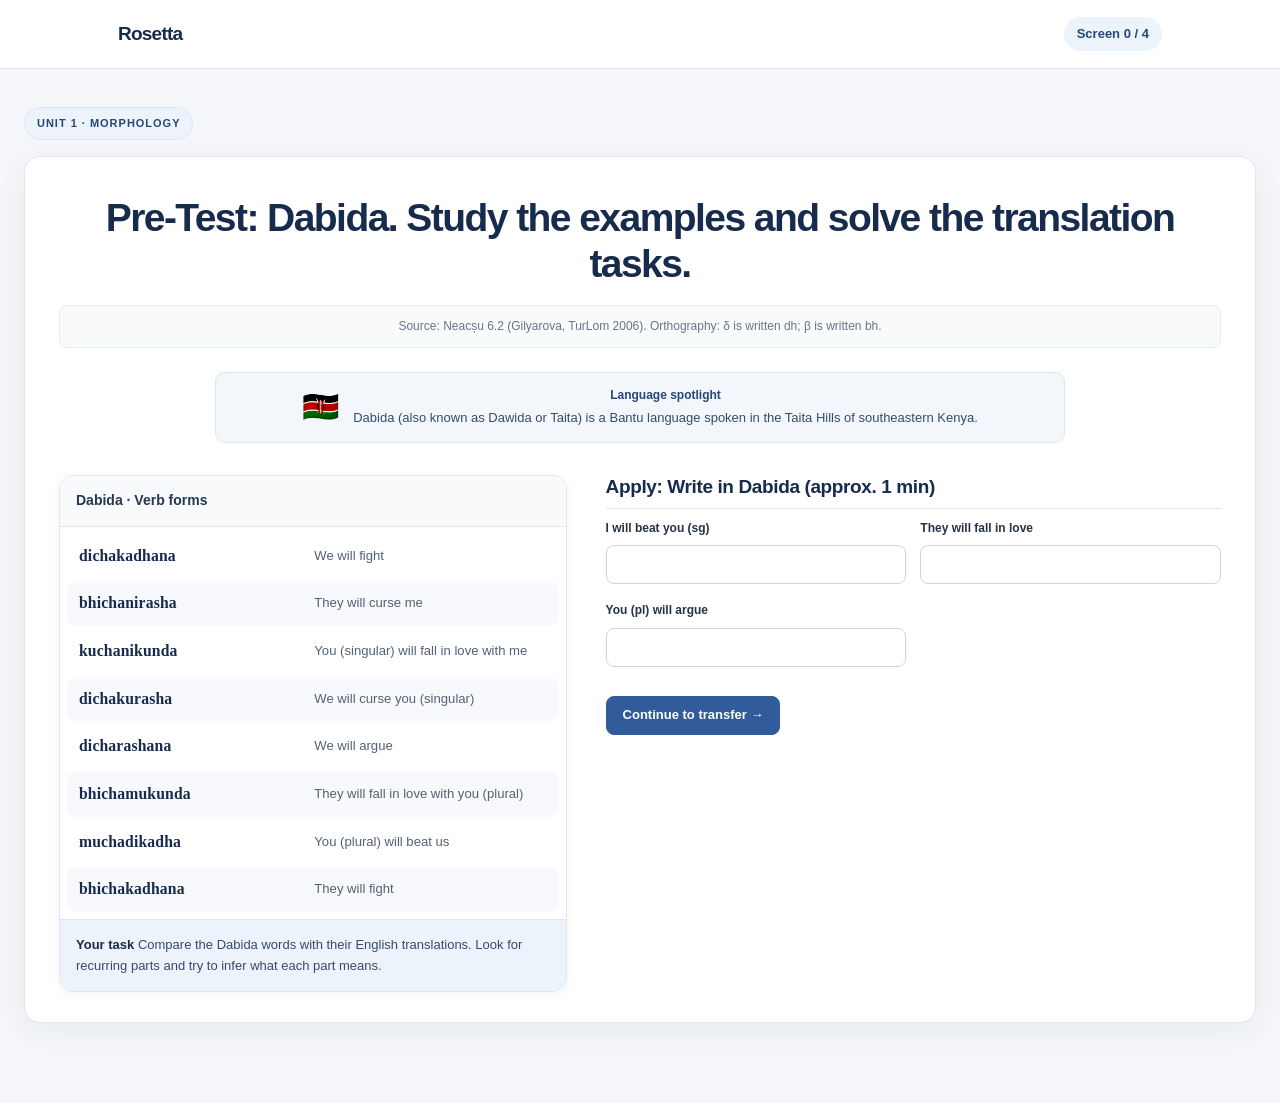
==== commit c0f4b5c4: "clearer presentation" ====
--- a/experiment.html
+++ b/experiment.html
@@ -31,17 +31,21 @@
   <section id="screen-0" class="experiment-step active" data-screen="0">
 
     <div class="intro">
-      <p class="eyebrow">SCREEN 0 · PRE-TEST</p>
-      <h1>Test A: Dabida</h1>
-
-      <p class="lead">
-        Source: Neacșu 6.2 (Gilyarova, TurLom 2006).
-        δ is written dh; β is written bh.
-      </p>
-
-      <p>
-        Here are some verb forms in Dabida and their English translations.
-      </p>
+<h1>Pre-Test: Dabida. Study the examples and solve the translation tasks.</h1>
+
+<p class="assessment-note">
+  Source: Neacșu 6.2 (Gilyarova, TurLom 2006).
+  Orthography: δ is written dh; β is written bh.
+</p>
+
+      <div class="language-fun-fact">
+        <span class="language-flag" aria-hidden="true">🇰🇪</span>
+        <p>
+          <strong>Language spotlight</strong>
+          Dabida (also known as Dawida or Taita) is a Bantu language spoken
+          in the Taita Hills of southeastern Kenya.
+        </p>
+      </div>
     </div>
 
     <div class="experiment-layout">
@@ -52,7 +56,6 @@
 
           <div class="example-panel-header">
             <strong>Dabida · Verb forms</strong>
-            <span>8 examples</span>
           </div>
 
           <div class="example-grid">
@@ -99,90 +102,97 @@
 
           </div>
 
-          <p class="example-instruction">
-            Compare the Dabida words with their English translations.
-            Look for recurring parts and try to infer what each part means.
-          </p>
+          <div class="example-instruction">
+  <strong>Your task</strong>
+  Compare the Dabida words with their English translations.
+  Look for recurring parts and try to infer what each part means.
+</div>
 
         </div>
 
       </div>
 
       <div class="experiment-activities">
-
-        <div class="timer-row">
-          <span>Time remaining</span>
-          <strong id="pre-timer">01:00</strong>
-        </div>
-
-        <form id="pretest-form" class="assessment-form">
-
-          <h2>Apply</h2>
-          <p>Write in Dabida:</p>
-
-          <div class="field-grid">
-
-            <label>
-              I will beat you (sg)
-              <input name="pre_apply_1" autocomplete="off">
-            </label>
-
-            <label>
-              They will fall in love
-              <input name="pre_apply_2" autocomplete="off">
-            </label>
-
-            <label>
-              You (pl) will argue
-              <input name="pre_apply_3" autocomplete="off">
-            </label>
-
-          </div>
-
-          <h2>Transfer</h2>
-          <p>Write in Dabida:</p>
-
-          <div class="field-grid">
-
-            <label>
-              You (sg) will curse them
-              <input name="pre_transfer_1" autocomplete="off">
-            </label>
-
-            <label>
-              We will fall in love with you (pl)
-              <input name="pre_transfer_2" autocomplete="off">
-            </label>
-
-          </div>
-
-          <h2>Formulate the rule</h2>
-
-          <p>
-            Based on the examples, explain how Dabida verbs are constructed.
-            What do the different parts of a verb represent, and in what order
-            do they appear?
-          </p>
-
-          <label class="block-label">
-            Your explanation
-
-            <textarea
-              name="pre_rule"
-              rows="5"
-              placeholder="Explain how Dabida verbs are built..."
-            ></textarea>
-          </label>
-
-          <button class="primary-button" type="submit">
-            Submit pre-test →
-          </button>
-
-        </form>
-
-        <p class="assessment-note">
-          The timer is visible. No answers or feedback are shown during this test.
-        </p>
+<form id="pretest-form" class="assessment-form">
+
+  <!-- BLOCK 1: APPLY -->
+  <div class="assessment-block">
+
+    <h2>Apply: Write in Dabida (approx. 1 min)</h2>
+
+    <div class="field-grid">
+      <label>
+        I will beat you (sg)
+        <input name="pre_apply_1" autocomplete="off">
+      </label>
+
+      <label>
+        They will fall in love
+        <input name="pre_apply_2" autocomplete="off">
+      </label>
+
+      <label>
+        You (pl) will argue
+        <input name="pre_apply_3" autocomplete="off">
+      </label>
+    </div>
+
+    <button type="button" class="primary-button"
+            data-reveal="pre-transfer">
+      Continue to transfer →
+    </button>
+
+  </div>
+
+
+  <!-- BLOCK 2: TRANSFER -->
+  <div class="assessment-block" id="pre-transfer" hidden>
+
+    <h2>Transfer: Write in Dabida (approx. 1 min)</h2>
+
+    <div class="field-grid">
+      <label>
+        You (sg) will curse them
+        <input name="pre_transfer_1" autocomplete="off">
+      </label>
+
+      <label>
+        We will fall in love with you (pl)
+        <input name="pre_transfer_2" autocomplete="off">
+      </label>
+    </div>
+
+    <button type="button" class="primary-button"
+            data-reveal="pre-rule">
+      Continue to the final question →
+    </button>
+
+  </div>
+
+
+  <!-- BLOCK 3: RULE -->
+  <div class="assessment-block" id="pre-rule" hidden>
+
+    <h2>Formulate the rule: How are Dabida verbs built? (approx. 1 min)</h2>
+
+    <label class="block-label">
+      Your explanation
+      <textarea
+        name="pre_rule"
+        rows="5"
+        placeholder="Explain how Dabida verbs are built..."
+      ></textarea>
+    </label>
+
+    <button class="primary-button" type="submit">
+      Submit pre-test
+    </button>
+
+  </div>
+
+</form>
+
+        
 
       </div>
 
@@ -198,9 +208,17 @@
   <section id="screen-1" class="experiment-step" data-screen="1">
 
     <div class="intro">
-      <p class="eyebrow">SCREEN 1 · DISCOVER</p>
-      <h1>What do you notice?</h1>
-      <p class="lead">Source: Neacșu 5.1 (Zulu, original).</p>
+<h1>Discover Zulu. Identify recurring parts in the words.</h1>
+      <p class="assessment-note">Source: Neacșu 5.1 (Zulu, original).</p>
+
+      <div class="language-fun-fact">
+        <span class="language-flag" aria-hidden="true">🇿🇦</span>
+        <p>
+          <strong>Language spotlight</strong>
+          Zulu (isiZulu) is one of South Africa’s official languages and is
+          the country’s most widely spoken home language.
+        </p>
+      </div>
     </div>
 
     <div class="experiment-layout">
@@ -211,7 +229,6 @@
 
           <div class="example-panel-header">
             <strong>Zulu · Words and meanings</strong>
-            <span>6 examples</span>
           </div>
 
           <div class="example-grid">
@@ -248,10 +265,13 @@
 
           </div>
 
-          <p class="example-instruction">
-            Compare the words carefully. Which parts appear more than once?
+          <div class="example-instruction">
+  <strong>Your task</strong>
+  Compare the words carefully. Which parts appear more than once?
             What might those parts represent?
-          </p>
+</div>
+
+
 
         </div>
 
@@ -268,19 +288,14 @@
               name="discover_response"
               rows="5"
               placeholder="Write what you notice about the words..."
-              required
             ></textarea>
           </label>
 
           <button class="primary-button" type="submit">
-            Save observations →
+            Save observations 
           </button>
 
         </form>
-
-        <p class="assessment-note">
-          This response is saved but not scored.
-        </p>
 
         <div class="lesson-text" id="worked-example" hidden>
 
@@ -317,11 +332,11 @@
 
         </div>
 
-        <div class="navigation">
-          <button class="primary-button" type="button" data-next="2">
-            Continue to Swahili →
-          </button>
-        </div>
+        <div class="navigation" id="continue-to-swahili" hidden>
+  <button class="primary-button" type="button" data-next="2">
+    Continue to Swahili →
+  </button>
+</div>
 
       </div>
 
@@ -337,13 +352,21 @@
   <section id="screen-2" class="experiment-step" data-screen="2">
 
     <div class="intro">
-      <p class="eyebrow">SCREEN 2 · APPLY AND DISCOVER THE RULE</p>
-
-      <h1>Swahili: fill in the missing forms</h1>
-
-      <p class="lead">
+<h1>Swahili: Complete the missing forms and discover the rule.</h1>
+
+      <p class="assessment-note">
         Source: Neacșu 6.1 (Swahili, Sim). Printed solution removed.
       </p>
+
+      <div class="language-fun-fact">
+        <span class="language-flag" aria-hidden="true">🇰🇪 🇹🇿</span>
+        <p>
+          <strong>Language spotlight</strong>
+          Swahili (Kiswahili) is a Bantu language that grew along the East
+          African coast and is now widely used as a shared language across
+          several countries in the region.
+        </p>
+      </div>
     </div>
 
     <div class="experiment-layout">
@@ -354,7 +377,6 @@
 
           <div class="example-panel-header">
             <strong>Swahili · Verb forms</strong>
-            <span>10 examples</span>
           </div>
 
           <div class="example-grid">
@@ -411,10 +433,11 @@
 
           </div>
 
-          <p class="example-instruction">
-            Use the examples to identify how the beginning and ending
+          <div class="example-instruction">
+  <strong>Your task</strong>
+  Use the examples to identify how the beginning and ending
             of a verb relate to its meaning.
-          </p>
+</div>
 
         </div>
 
@@ -425,11 +448,6 @@
         <!-- STAGE 1: PATTERN MATCHING -->
 
         <div id="pattern-stage">
-
-          <div class="timer-row">
-            <span>Time remaining for pattern matching</span>
-            <strong id="pattern-timer">01:00</strong>
-          </div>
 
           <form id="swahili-form" class="assessment-form">
 
@@ -438,7 +456,7 @@
               <label>
                 (1) ______ = she saw them
 
-                <input name="swahili_1" autocomplete="off" required>
+                <input name="swahili_1" autocomplete="off">
 
                 <span class="feedback" id="swahili-feedback-1" aria-live="polite"></span>
               </label>
@@ -446,7 +464,7 @@
               <label>
                 (2) ______ = I will see you
 
-                <input name="swahili_2" autocomplete="off" required>
+                <input name="swahili_2" autocomplete="off">
 
                 <span class="feedback" id="swahili-feedback-2" aria-live="polite"></span>
               </label>
@@ -454,7 +472,7 @@
               <label>
                 (3) ______ = she saw me
 
-                <input name="swahili_3" autocomplete="off" required>
+                <input name="swahili_3" autocomplete="off">
 
                 <span class="feedback" id="swahili-feedback-3" aria-live="polite"></span>
               </label>
@@ -462,15 +480,11 @@
             </div>
 
             <button class="primary-button" type="submit">
-              Submit answers →
+              Submit answers 
             </button>
 
           </form>
 
-          <p class="assessment-note">
-            Right or wrong is shown for each blank. No explanation is provided.
-          </p>
-
         </div>
 
 
@@ -478,17 +492,7 @@
 
         <div id="lesson-text" class="lesson-text" hidden>
 
-          <h2>How is a Swahili verb built?</h2>
-
-          <p>
-            Now that you have worked with the examples, write in your own words
-            the rule for how a Swahili verb is built from its parts.
-          </p>
-
-          <div class="timer-row">
-            <span>Time remaining to formulate your rule</span>
-            <strong id="rule-timer">01:00</strong>
-          </div>
+          <h2>Write the rule: How is a Swahili verb built?</h2>
 
           <form id="rule-form" class="assessment-form">
 
@@ -500,7 +504,6 @@
                 name="swahili_rule"
                 rows="5"
                 placeholder="Explain the order and meaning of the parts..."
-                required
               ></textarea>
             </label>
 
@@ -526,15 +529,9 @@
 
     <div class="hint-panel-header">
       <div>
-        <h2>Discuss your rule with the tutor</h2>
-        <p>
-          Explain your reasoning, ask questions, and use the discussion
-          to improve your rule. The tutor will guide you rather than
-          simply give you the answers.
-        </p>
-      </div>
-
-      <span id="hint-timer" class="timer-pill">01:00</span>
+        <h2>Discuss and improve your rule with the tutor</h2>
+      </div>
+
     </div>
 
     <div
@@ -562,12 +559,11 @@
           rows="2"
           maxlength="1000"
           placeholder="Tell the tutor what you think..."
-          required
         ></textarea>
       </label>
 
       <button id="chat-send-button" class="primary-button" type="submit">
-        Send message →
+        Send message 
       </button>
 
       <p id="chat-status" class="assessment-note" aria-live="polite"></p>
@@ -581,16 +577,9 @@
 
     <div class="hint-panel-header">
       <div>
-        <h2>Hints and rule correction</h2>
-
-        <p>
-          You can now use the hints to improve your rule.
-          A new hint becomes available every 20 seconds.
-          You can rewrite and resubmit your rule at any time.
-        </p>
-      </div>
-
-      <span class="timer-pill" id="static-hint-timer">01:00</span>
+        <h2>Use hints to improve your rule</h2>
+      </div>
+
     </div>
 
     <div class="hint-list">
@@ -632,6 +621,16 @@
     "Save revised rule" to record each new version.
   </p>
 
+  <div class="navigation">
+  <button
+    id="finish-swahili-button"
+    class="primary-button"
+    type="button"
+  >
+    Finish this activity 
+  </button>
+</div>
+
   <p id="swahili-completion-message" hidden>
     The activity is complete. You can now continue to the post-test.
   </p>
@@ -643,14 +642,14 @@
 
         <div class="navigation">
           <button
-            id="swahili-continue-button"
-            class="primary-button"
-            type="button"
-            data-next="3"
-            disabled
-          >
-            Continue to post-test →
-          </button>
+  id="swahili-continue-button"
+  class="primary-button"
+  type="button"
+  data-next="3"
+  hidden
+>
+  Continue to post-test 
+</button>
         </div>
 
       </div>
@@ -667,17 +666,20 @@
   <section id="screen-3" class="experiment-step" data-screen="3">
 
     <div class="intro">
-      <p class="eyebrow">SCREEN 3 · POST-TEST</p>
-
-      <h1>Test B: Latvian</h1>
-
-      <p class="lead">
+<h1>Post-Test: Latvian. Study the examples and solve the translation tasks.</h1>
+
+      <p class="assessment-note">
         Source: Neacșu 5.14 (Rubinstein, MSK 1999), nouns only.
       </p>
 
-      <p>
-        Here are some Latvian nouns and their English translations.
-      </p>
+      <div class="language-fun-fact">
+        <span class="language-flag" aria-hidden="true">🇱🇻</span>
+        <p>
+          <strong>Language spotlight</strong>
+          Latvian belongs to the Baltic branch of the Indo-European language
+          family. Its closest living relative is Lithuanian.
+        </p>
+      </div>
     </div>
 
     <div class="experiment-layout">
@@ -688,7 +690,6 @@
 
           <div class="example-panel-header">
             <strong>Latvian · Nouns and forms</strong>
-            <span>10 examples</span>
           </div>
 
           <div class="example-grid">
@@ -745,10 +746,11 @@
 
           </div>
 
-          <p class="example-instruction">
-            Compare the different forms and investigate how their endings
+          <div class="example-instruction">
+  <strong>Your task</strong>
+  Compare the different forms and investigate how their endings
             relate to their grammatical meaning.
-          </p>
+</div>
 
         </div>
 
@@ -756,82 +758,90 @@
 
       <div class="experiment-activities">
 
-        <div class="timer-row">
-          <span>Time remaining</span>
-          <strong id="post-timer">01:00</strong>
-        </div>
-
         <form id="posttest-form" class="assessment-form">
 
-          <h2>Apply</h2>
-          <p>Write in Latvian:</p>
-
-          <div class="field-grid">
-
-            <label>
-              of the apple
-              <input name="post_apply_1" autocomplete="off">
-            </label>
-
-            <label>
-              of the child
-              <input name="post_apply_2" autocomplete="off">
-            </label>
-
-            <label>
-              of the table
-              <input name="post_apply_3" autocomplete="off">
-            </label>
-
-          </div>
-
-          <h2>Transfer</h2>
-
-          <p>
-            autors = author · bruņinieks = knight · institūts = institute.
-            Write in Latvian:
-          </p>
-
-          <div class="field-grid">
-
-            <label>
-              of the author
-              <input name="post_transfer_1" autocomplete="off">
-            </label>
-
-            <label>
-              of the institutes
-              <input name="post_transfer_2" autocomplete="off">
-            </label>
-
-          </div>
-
-          <h2>Formulate the rule</h2>
-
-          <p>
-            Explain how Latvian nouns change depending on their grammatical
-            form. What changes in the word, and what does this change represent?
-          </p>
-
-          <label class="block-label">
-            Your explanation
-
-            <textarea
-              name="post_rule"
-              rows="5"
-              placeholder="Explain the pattern you have identified..."
-            ></textarea>
-          </label>
-
-          <button class="primary-button" type="submit">
-            Submit post-test →
-          </button>
-
-        </form>
-
-        <p class="assessment-note">
-          The timer is visible. No answers or feedback are shown during this test.
-        </p>
+  <!-- BLOCK 1: APPLY -->
+  <div class="assessment-block">
+
+    <h2>Apply: Write in Latvian (approx. 1 min)</h2>
+
+    <div class="field-grid">
+      <label>
+        of the apple
+        <input name="post_apply_1" autocomplete="off">
+      </label>
+
+      <label>
+        of the child
+        <input name="post_apply_2" autocomplete="off">
+      </label>
+
+      <label>
+        of the table
+        <input name="post_apply_3" autocomplete="off">
+      </label>
+    </div>
+
+    <button type="button" class="primary-button"
+            data-reveal="post-transfer">
+      Continue to transfer →
+    </button>
+
+  </div>
+
+
+  <!-- BLOCK 2: TRANSFER -->
+  <div class="assessment-block" id="post-transfer" hidden>
+
+    <h2>Transfer: Write in Latvian (approx. 1 min)</h2>
+
+    <p>
+      Vocabulary: autors = author · bruņinieks = knight · institūts = institute.
+    </p>
+
+    <div class="field-grid">
+      <label>
+        of the author
+        <input name="post_transfer_1" autocomplete="off">
+      </label>
+
+      <label>
+        of the institutes
+        <input name="post_transfer_2" autocomplete="off">
+      </label>
+    </div>
+
+    <button type="button" class="primary-button"
+            data-reveal="post-rule">
+      Continue to the final question →
+    </button>
+
+  </div>
+
+
+  <!-- BLOCK 3: RULE -->
+  <div class="assessment-block" id="post-rule" hidden>
+
+    <h2>Formulate the rule: How do Latvian nouns change? (approx. 1 min)</h2>
+
+    <label class="block-label">
+      Your explanation
+      <textarea
+        name="post_rule"
+        rows="5"
+        placeholder="Explain the pattern you have identified..."
+      ></textarea>
+    </label>
+
+    <button class="primary-button" type="submit">
+      Submit post-test
+    </button>
+
+  </div>
+
+</form>
+
+        
 
       </div>
 
@@ -847,12 +857,7 @@
   <section id="screen-4" class="experiment-step" data-screen="4">
 
     <div class="intro completion">
-
-      <p class="eyebrow">SCREEN 4 · COMPLETE</p>
-
-      <h1>Unit 1 complete.</h1>
-
-      <p class="lead">Thank you for taking part.</p>
+<h1>Unit 1 complete. Thank you for taking part.</h1>
 
       <p>
         Your responses have been recorded in this browser session.
@@ -865,7 +870,7 @@
 
       <div class="navigation">
         <button id="unit-2-button" class="primary-button" type="button">
-          Continue to Unit 2 →
+          Continue to Unit 2 
         </button>
       </div>
 
@@ -876,6 +881,19 @@
 </main>
 
 <script src="script.js"></script>
+
+<script>
+  // SCREEN 1: Reveal Continue to Swahili after saving observations
+  document.getElementById("discover-form").addEventListener("submit", function () {
+    document.getElementById("continue-to-swahili").hidden = false;
+  });
+
+  // SCREEN 2: Reveal Continue to post-test after finishing the activity
+  document.getElementById("finish-swahili-button").addEventListener("click", function () {
+    document.getElementById("swahili-completion-message").hidden = false;
+    document.getElementById("swahili-continue-button").hidden = false;
+  });
+</script>
 
 </body>
 </html>
--- a/style.css
+++ b/style.css
@@ -1711,4 +1711,596 @@
     .chat-message {
         max-width: 95%;
     }
+}
+
+
+
+
+/* =========================================================
+   ROSETTA — LANDING PAGE REDESIGN
+   ========================================================= */
+
+
+/* HERO LAYOUT */
+
+.landing-hero {
+    padding: 72px 24px 88px;
+    background: #f8fafc;
+}
+
+.landing-grid {
+    max-width: 1200px;
+    margin: 0 auto;
+
+    display: grid;
+    grid-template-columns: 1fr 0.9fr;
+
+    gap: 80px;
+    align-items: stretch;
+}
+
+
+/* LEFT COLUMN */
+
+.landing-left {
+    display: flex;
+    flex-direction: column;
+    justify-content: space-between;
+
+    gap: 48px;
+}
+
+.landing-intro {
+    max-width: 580px;
+}
+
+.landing-intro h1 {
+    font-size: clamp(2.8rem, 4.5vw, 4.5rem);
+    line-height: 1.08;
+
+    letter-spacing: -0.045em;
+
+    color: var(--navy);
+
+    margin: 24px 0;
+}
+
+.landing-intro h1 span {
+    display: block;
+    color: var(--blue);
+}
+
+.landing-description {
+    max-width: 470px;
+
+    font-size: 1.15rem;
+    line-height: 1.8;
+
+    color: var(--text);
+}
+
+
+/* EXPERIMENT SELECTION */
+
+.experiment-selection {
+    max-width: 520px;
+}
+
+.selection-label {
+    font-size: 0.75rem;
+    font-weight: 700;
+
+    letter-spacing: 0.12em;
+
+    color: #64748b;
+
+    margin-bottom: 18px;
+}
+
+
+.experiment-button {
+    display: flex;
+    align-items: center;
+    justify-content: space-between;
+
+    gap: 24px;
+
+    padding: 22px 24px;
+
+    margin-bottom: 14px;
+
+    border-radius: 14px;
+
+    text-decoration: none;
+
+    transition:
+        transform 0.2s ease,
+        box-shadow 0.2s ease,
+        background 0.2s ease;
+}
+
+
+.experiment-button:hover {
+    transform: translateY(-3px);
+
+    box-shadow: 0 12px 30px rgba(23, 43, 77, 0.12);
+}
+
+
+.ai-button {
+    background: var(--navy);
+    color: white;
+}
+
+.ai-button:hover {
+    background: var(--blue-dark);
+}
+
+
+.non-ai-button {
+    background: white;
+
+    border: 1px solid #dce4ef;
+
+    color: var(--navy);
+}
+
+
+.button-content {
+    display: flex;
+    flex-direction: column;
+
+    gap: 5px;
+}
+
+
+.button-version {
+    font-size: 0.7rem;
+    font-weight: 700;
+
+    letter-spacing: 0.12em;
+
+    opacity: 0.7;
+}
+
+
+.button-title {
+    font-size: 1.25rem;
+    font-weight: 700;
+}
+
+
+.button-description {
+    font-size: 0.9rem;
+    line-height: 1.5;
+
+    opacity: 0.8;
+}
+
+
+.button-arrow {
+    font-size: 1.8rem;
+
+    flex-shrink: 0;
+
+    transition: transform 0.2s ease;
+}
+
+
+.experiment-button:hover .button-arrow {
+    transform: translateX(5px);
+}
+
+
+.selection-note {
+    margin-top: 18px;
+
+    font-size: 0.82rem;
+    line-height: 1.6;
+
+    color: #64748b;
+}
+
+
+/* RIGHT COLUMN */
+
+.landing-right {
+    display: flex;
+    align-items: center;
+}
+
+
+.research-card {
+    width: 100%;
+
+    padding: 40px;
+
+    background: white;
+
+    border: 1px solid #e5eaf1;
+
+    border-radius: 20px;
+
+    box-shadow: 0 20px 60px rgba(23, 43, 77, 0.04);
+}
+
+
+.research-card h2 {
+    font-size: 2rem;
+    line-height: 1.25;
+
+    letter-spacing: -0.03em;
+
+    color: var(--navy);
+
+    margin: 20px 0;
+}
+
+
+.research-card > p:not(.eyebrow) {
+    font-size: 0.98rem;
+    line-height: 1.8;
+
+    color: var(--text);
+}
+
+
+.research-divider {
+    height: 1px;
+
+    background: #e5eaf1;
+
+    margin: 32px 0;
+}
+
+
+.research-section {
+    display: flex;
+
+    gap: 20px;
+
+    margin-bottom: 28px;
+}
+
+
+.research-number {
+    display: flex;
+    align-items: center;
+    justify-content: center;
+
+    width: 38px;
+    height: 38px;
+
+    flex-shrink: 0;
+
+    border-radius: 10px;
+
+    background: var(--blue-light);
+
+    color: var(--blue);
+
+    font-size: 0.8rem;
+    font-weight: 700;
+}
+
+
+.research-section h3 {
+    margin: 2px 0 8px;
+
+    font-size: 1.05rem;
+
+    color: var(--navy);
+}
+
+
+.research-section p {
+    margin: 0;
+
+    font-size: 0.9rem;
+    line-height: 1.7;
+
+    color: #64748b;
+}
+
+
+.research-footer {
+    display: flex;
+    flex-wrap: wrap;
+
+    gap: 8px;
+
+    padding-top: 12px;
+}
+
+
+.research-tag {
+    padding: 7px 12px;
+
+    border-radius: 100px;
+
+    background: #f1f5f9;
+
+    color: #64748b;
+
+    font-size: 0.7rem;
+    font-weight: 700;
+
+    letter-spacing: 0.05em;
+}
+
+
+/* HOW IT WORKS */
+
+.section-intro {
+    max-width: 600px;
+
+    color: #64748b;
+
+    line-height: 1.8;
+}
+
+
+/* RESPONSIVE DESIGN */
+
+@media (max-width: 1000px) {
+
+    .landing-grid {
+        grid-template-columns: 1fr 1fr;
+
+        gap: 40px;
+    }
+
+    .landing-intro h1 {
+        font-size: 3rem;
+    }
+
+    .research-card {
+        padding: 28px;
+    }
+
+}
+
+
+@media (max-width: 760px) {
+
+    .landing-hero {
+        padding: 48px 20px 64px;
+    }
+
+    .landing-grid {
+        grid-template-columns: 1fr;
+
+        gap: 48px;
+    }
+
+    .landing-left {
+        gap: 40px;
+    }
+
+    .landing-intro h1 {
+        font-size: clamp(2.5rem, 10vw, 3.5rem);
+    }
+
+    .landing-description {
+        font-size: 1rem;
+    }
+
+    .research-card {
+        padding: 28px;
+    }
+
+    .research-card h2 {
+        font-size: 1.7rem;
+    }
+
+    .experiment-button {
+        padding: 20px;
+    }
+
+}
+
+/* =========================================================
+   EXPERIMENT SCREENS — CLEANER VISUAL HIERARCHY
+   ========================================================= */
+
+/* Make the screen introduction more compact */
+.intro {
+    margin-bottom: 20px;
+}
+
+.intro .lead {
+    margin-bottom: 10px;
+    font-size: 14px;
+}
+
+/* Make example words slightly less visually dominant */
+.example-word {
+    font-weight: 600;
+    color: #254879;
+    font-size: 1rem;
+}
+
+/* Give translations a little more contrast */
+.example-word-card .example-meaning {
+    color: #536174;
+    font-size: 0.86rem;
+}
+
+/* Make the example panel header cleaner */
+.example-panel-header {
+    background: #f8fafc;
+    padding: 13px 16px;
+}
+
+.example-panel-header strong {
+    font-size: 14px;
+}
+
+/* Make instructions stand out */
+.example-instruction {
+    padding: 14px 16px;
+    background: #edf3fb;
+    color: #354b6b;
+    border-top: 1px solid #dce6f4;
+    font-size: 13px;
+    line-height: 1.65;
+    font-weight: 500;
+}
+
+/* Improve task headings */
+.assessment-form h2 {
+    color: var(--navy);
+    font-size: 19px;
+    margin-top: 25px;
+    margin-bottom: 10px;
+    padding-bottom: 8px;
+    border-bottom: 1px solid var(--border);
+}
+
+/* Make questions more readable */
+.assessment-form label {
+    color: #253247;
+    font-size: 14px;
+    font-weight: 600;
+    line-height: 1.55;
+}
+
+/* Separate the activity from the examples */
+.experiment-activities {
+    padding-left: 5px;
+}
+
+/* Make explanatory notes less prominent */
+.assessment-note {
+    background: #f8fafc;
+    color: #687589;
+    font-size: 12px;
+    border-color: #e8edf3;
+}
+
+/* Keep the two columns visually balanced */
+@media (min-width: 900px) {
+    .experiment-layout {
+        grid-template-columns: minmax(0, 0.9fr) minmax(0, 1.1fr);
+        gap: 34px;
+    }
+
+    .experiment-examples {
+        top: 90px;
+    }
+}
+
+/* Give instructions a consistent appearance */
+.task-instruction {
+    margin: 0 0 18px;
+    padding: 14px 16px;
+    background: #edf3fb;
+    border: 1px solid #dce6f4;
+    border-radius: 9px;
+    color: #354b6b;
+    font-size: 14px;
+    line-height: 1.65;
+}
+
+.task-instruction strong {
+    display: block;
+    margin-bottom: 4px;
+    color: #254879;
+    font-size: 11px;
+    letter-spacing: 0.08em;
+    text-transform: uppercase;
+}
+
+
+/* Original word on the left, translation beside it */
+.example-word-card {
+    display: grid;
+    grid-template-columns: 1fr 1fr;
+    align-items: center;
+    gap: 16px;
+    padding: 12px 16px;
+}
+
+.example-word {
+    margin: 0;
+    text-align: left;
+}
+
+.example-meaning {
+    margin: 0;
+    text-align: left;
+}
+
+
+/* =========================================================
+   LANGUAGE SPOTLIGHT
+   ========================================================= */
+
+.language-fun-fact {
+    display: flex;
+    align-items: center;
+    gap: 14px;
+    margin-top: 16px;
+    padding: 13px 16px;
+    background: #f3f7fc;
+    border: 1px solid #dce6f4;
+    border-radius: 10px;
+    color: #354b6b;
+}
+
+.language-flag {
+    font-size: 30px;
+    line-height: 1;
+    flex-shrink: 0;
+}
+
+.language-fun-fact p {
+    margin: 0;
+    font-size: 13px;
+    line-height: 1.6;
+}
+
+.language-fun-fact strong {
+    display: block;
+    margin-bottom: 3px;
+    color: #254879;
+    font-size: 12px;
+}
+
+
+/* =========================================================
+   CENTER PAGE TITLES, SOURCES AND LANGUAGE SPOTLIGHTS
+   ========================================================= */
+
+.intro {
+    width: 100%;
+    max-width: none;
+    text-align: center;
+    margin: 0 auto 2rem;
+}
+
+.intro h1 {
+    text-align: center;
+    width: 100%;
+    max-width: none;
+    margin-left: auto;
+    margin-right: auto;
+}
+
+.intro .assessment-note {
+    text-align: center;
+    margin: 0.75rem auto 1.25rem;
+}
+
+/* Language spotlight */
+.language-fun-fact {
+    width: 100%;
+    max-width: 850px;
+    margin: 1.5rem auto 0;
+    text-align: center;
+    justify-content: center;
+}
+
+.language-fun-fact p {
+    text-align: center;
 }
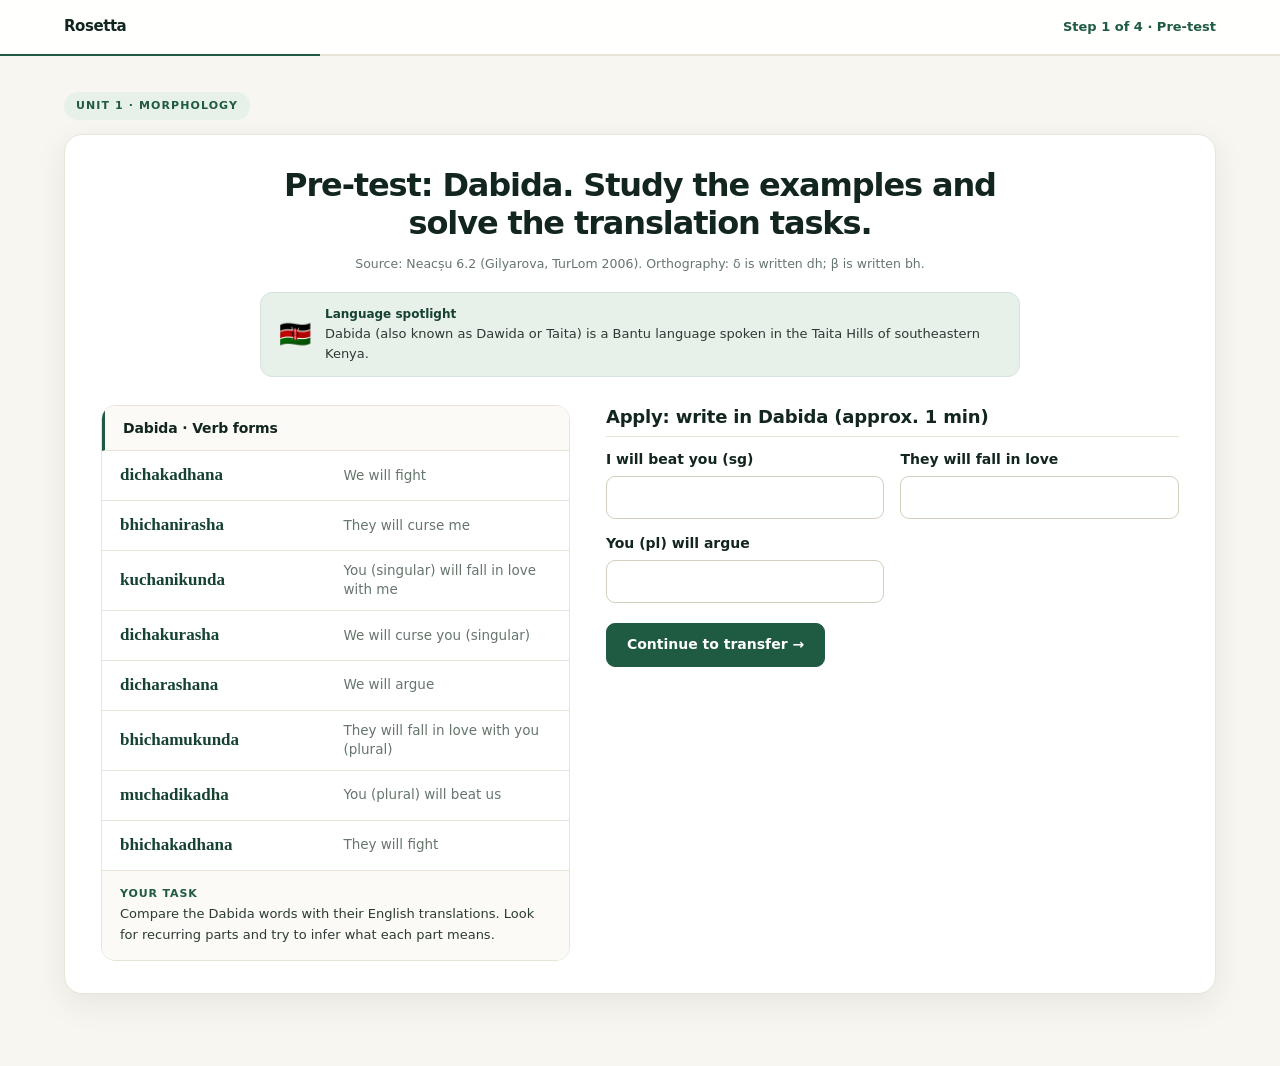
==== commit 3f066155: "AI grader + site revamp" ====
--- a/experiment.html
+++ b/experiment.html
@@ -1,10 +1,9 @@
-
 <!DOCTYPE html>
 <html lang="en">
 <head>
   <meta charset="UTF-8">
   <meta name="viewport" content="width=device-width, initial-scale=1.0">
-  <title>Rosetta — Unit 1</title>
+  <title>Rosetta</title>
   <link rel="stylesheet" href="style.css">
 </head>
 
@@ -13,887 +12,19 @@
 <header class="site-header">
   <div class="header-inner">
     <a href="index.html" class="logo">Rosetta</a>
-    <div class="progress" aria-live="polite">
-      Screen <span id="step-number">0</span> / 4
-    </div>
+    <span class="progress-label" id="progress-label" aria-live="polite"></span>
   </div>
+  <div class="progress-bar"><div id="progress-fill"></div></div>
 </header>
 
 <main class="container">
-
-  <div class="unit-label">UNIT 1 · MORPHOLOGY</div>
-
-
-  <!-- =====================================================
-       SCREEN 0: PRE-TEST — DABIDA
-       ===================================================== -->
-
-  <section id="screen-0" class="experiment-step active" data-screen="0">
-
-    <div class="intro">
-<h1>Pre-Test: Dabida. Study the examples and solve the translation tasks.</h1>
-
-<p class="assessment-note">
-  Source: Neacșu 6.2 (Gilyarova, TurLom 2006).
-  Orthography: δ is written dh; β is written bh.
-</p>
-
-      <div class="language-fun-fact">
-        <span class="language-flag" aria-hidden="true">🇰🇪</span>
-        <p>
-          <strong>Language spotlight</strong>
-          Dabida (also known as Dawida or Taita) is a Bantu language spoken
-          in the Taita Hills of southeastern Kenya.
-        </p>
-      </div>
-    </div>
-
-    <div class="experiment-layout">
-
-      <div class="experiment-examples">
-
-        <div class="example-panel">
-
-          <div class="example-panel-header">
-            <strong>Dabida · Verb forms</strong>
-          </div>
-
-          <div class="example-grid">
-
-            <div class="example-word-card">
-              <span class="example-word">dichakadhana</span>
-              <span class="example-meaning">We will fight</span>
-            </div>
-
-            <div class="example-word-card">
-              <span class="example-word">bhichanirasha</span>
-              <span class="example-meaning">They will curse me</span>
-            </div>
-
-            <div class="example-word-card">
-              <span class="example-word">kuchanikunda</span>
-              <span class="example-meaning">You (singular) will fall in love with me</span>
-            </div>
-
-            <div class="example-word-card">
-              <span class="example-word">dichakurasha</span>
-              <span class="example-meaning">We will curse you (singular)</span>
-            </div>
-
-            <div class="example-word-card">
-              <span class="example-word">dicharashana</span>
-              <span class="example-meaning">We will argue</span>
-            </div>
-
-            <div class="example-word-card">
-              <span class="example-word">bhichamukunda</span>
-              <span class="example-meaning">They will fall in love with you (plural)</span>
-            </div>
-
-            <div class="example-word-card">
-              <span class="example-word">muchadikadha</span>
-              <span class="example-meaning">You (plural) will beat us</span>
-            </div>
-
-            <div class="example-word-card">
-              <span class="example-word">bhichakadhana</span>
-              <span class="example-meaning">They will fight</span>
-            </div>
-
-          </div>
-
-          <div class="example-instruction">
-  <strong>Your task</strong>
-  Compare the Dabida words with their English translations.
-  Look for recurring parts and try to infer what each part means.
-</div>
-
-        </div>
-
-      </div>
-
-      <div class="experiment-activities">
-<form id="pretest-form" class="assessment-form">
-
-  <!-- BLOCK 1: APPLY -->
-  <div class="assessment-block">
-
-    <h2>Apply: Write in Dabida (approx. 1 min)</h2>
-
-    <div class="field-grid">
-      <label>
-        I will beat you (sg)
-        <input name="pre_apply_1" autocomplete="off">
-      </label>
-
-      <label>
-        They will fall in love
-        <input name="pre_apply_2" autocomplete="off">
-      </label>
-
-      <label>
-        You (pl) will argue
-        <input name="pre_apply_3" autocomplete="off">
-      </label>
-    </div>
-
-    <button type="button" class="primary-button"
-            data-reveal="pre-transfer">
-      Continue to transfer →
-    </button>
-
-  </div>
-
-
-  <!-- BLOCK 2: TRANSFER -->
-  <div class="assessment-block" id="pre-transfer" hidden>
-
-    <h2>Transfer: Write in Dabida (approx. 1 min)</h2>
-
-    <div class="field-grid">
-      <label>
-        You (sg) will curse them
-        <input name="pre_transfer_1" autocomplete="off">
-      </label>
-
-      <label>
-        We will fall in love with you (pl)
-        <input name="pre_transfer_2" autocomplete="off">
-      </label>
-    </div>
-
-    <button type="button" class="primary-button"
-            data-reveal="pre-rule">
-      Continue to the final question →
-    </button>
-
-  </div>
-
-
-  <!-- BLOCK 3: RULE -->
-  <div class="assessment-block" id="pre-rule" hidden>
-
-    <h2>Formulate the rule: How are Dabida verbs built? (approx. 1 min)</h2>
-
-    <label class="block-label">
-      Your explanation
-      <textarea
-        name="pre_rule"
-        rows="5"
-        placeholder="Explain how Dabida verbs are built..."
-      ></textarea>
-    </label>
-
-    <button class="primary-button" type="submit">
-      Submit pre-test
-    </button>
-
-  </div>
-
-</form>
-
-        
-
-      </div>
-
-    </div>
-
-  </section>
-
-
-  <!-- =====================================================
-       SCREEN 1: ZULU DISCOVERY + WORKED EXAMPLE
-       ===================================================== -->
-
-  <section id="screen-1" class="experiment-step" data-screen="1">
-
-    <div class="intro">
-<h1>Discover Zulu. Identify recurring parts in the words.</h1>
-      <p class="assessment-note">Source: Neacșu 5.1 (Zulu, original).</p>
-
-      <div class="language-fun-fact">
-        <span class="language-flag" aria-hidden="true">🇿🇦</span>
-        <p>
-          <strong>Language spotlight</strong>
-          Zulu (isiZulu) is one of South Africa’s official languages and is
-          the country’s most widely spoken home language.
-        </p>
-      </div>
-    </div>
-
-    <div class="experiment-layout">
-
-      <div class="experiment-examples">
-
-        <div class="example-panel">
-
-          <div class="example-panel-header">
-            <strong>Zulu · Words and meanings</strong>
-          </div>
-
-          <div class="example-grid">
-
-            <div class="example-word-card">
-              <span class="example-word">umdwebi</span>
-              <span class="example-meaning">Painter</span>
-            </div>
-
-            <div class="example-word-card">
-              <span class="example-word">abadwebi</span>
-              <span class="example-meaning">Painters</span>
-            </div>
-
-            <div class="example-word-card">
-              <span class="example-word">abazingeli</span>
-              <span class="example-meaning">Hunters</span>
-            </div>
-
-            <div class="example-word-card">
-              <span class="example-word">zingela</span>
-              <span class="example-meaning">To hunt</span>
-            </div>
-
-            <div class="example-word-card">
-              <span class="example-word">umbulali</span>
-              <span class="example-meaning">Killer</span>
-            </div>
-
-            <div class="example-word-card">
-              <span class="example-word">ababazi</span>
-              <span class="example-meaning">Carvers</span>
-            </div>
-
-          </div>
-
-          <div class="example-instruction">
-  <strong>Your task</strong>
-  Compare the words carefully. Which parts appear more than once?
-            What might those parts represent?
-</div>
-
-
-
-        </div>
-
-      </div>
-
-      <div class="experiment-activities">
-
-        <form id="discover-form" class="assessment-form">
-
-          <label class="block-label">
-            Your observations
-
-            <textarea
-              name="discover_response"
-              rows="5"
-              placeholder="Write what you notice about the words..."
-            ></textarea>
-          </label>
-
-          <button class="primary-button" type="submit">
-            Save observations 
-          </button>
-
-        </form>
-
-        <div class="lesson-text" id="worked-example" hidden>
-
-          <h2>Prefixes, stems, and suffixes</h2>
-
-          <p>
-            Look at <strong>umdwebi</strong> and <strong>abadwebi</strong>.
-            Both mean painter, but one is singular and one is plural.
-            The part they share, <strong>dwebi</strong>, is the stem.
-            What comes before it changes:
-            <strong>um-</strong> for one painter,
-            <strong>aba-</strong> for several.
-          </p>
-
-          <p>
-            Now look at <strong>zingela</strong>, to hunt, next to
-            <strong>abazingeli</strong>, hunters.
-            The stem <strong>zingel</strong> is the same;
-            the noun ends in <strong>-i</strong>, the verb in <strong>-a</strong>.
-          </p>
-
-          <p>
-            So a Zulu word for a person who does something is built from three
-            pieces: a prefix that says one or many, a stem, and the ending
-            <strong>-i</strong>. Pieces that go before the stem are called
-            prefixes, pieces after it suffixes.
-          </p>
-
-          <p>
-            <strong>Try it:</strong> killer is <strong>umbulali</strong>,
-            so killers is <strong>aba + bulali = ababulali</strong>,
-            and to kill is <strong>bulal + a = bulala</strong>.
-          </p>
-
-        </div>
-
-        <div class="navigation" id="continue-to-swahili" hidden>
-  <button class="primary-button" type="button" data-next="2">
-    Continue to Swahili →
-  </button>
-</div>
-
-      </div>
-
-    </div>
-
-  </section>
-
-
-  <!-- =====================================================
-       SCREEN 2: SWAHILI
-       ===================================================== -->
-
-  <section id="screen-2" class="experiment-step" data-screen="2">
-
-    <div class="intro">
-<h1>Swahili: Complete the missing forms and discover the rule.</h1>
-
-      <p class="assessment-note">
-        Source: Neacșu 6.1 (Swahili, Sim). Printed solution removed.
-      </p>
-
-      <div class="language-fun-fact">
-        <span class="language-flag" aria-hidden="true">🇰🇪 🇹🇿</span>
-        <p>
-          <strong>Language spotlight</strong>
-          Swahili (Kiswahili) is a Bantu language that grew along the East
-          African coast and is now widely used as a shared language across
-          several countries in the region.
-        </p>
-      </div>
-    </div>
-
-    <div class="experiment-layout">
-
-      <div class="experiment-examples">
-
-        <div class="example-panel">
-
-          <div class="example-panel-header">
-            <strong>Swahili · Verb forms</strong>
-          </div>
-
-          <div class="example-grid">
-
-            <div class="example-word-card">
-              <span class="example-word">ninasema</span>
-              <span class="example-meaning">I speak</span>
-            </div>
-
-            <div class="example-word-card">
-              <span class="example-word">wunasema</span>
-              <span class="example-meaning">You speak</span>
-            </div>
-
-            <div class="example-word-card">
-              <span class="example-word">anasema</span>
-              <span class="example-meaning">She speaks</span>
-            </div>
-
-            <div class="example-word-card">
-              <span class="example-word">wanasema</span>
-              <span class="example-meaning">They speak</span>
-            </div>
-
-            <div class="example-word-card">
-              <span class="example-word">ninaona</span>
-              <span class="example-meaning">I see</span>
-            </div>
-
-            <div class="example-word-card">
-              <span class="example-word">niliona</span>
-              <span class="example-meaning">I saw</span>
-            </div>
-
-            <div class="example-word-card">
-              <span class="example-word">ninawaona</span>
-              <span class="example-meaning">I see them</span>
-            </div>
-
-            <div class="example-word-card">
-              <span class="example-word">niliwuona</span>
-              <span class="example-meaning">I saw you</span>
-            </div>
-
-            <div class="example-word-card">
-              <span class="example-word">ananiona</span>
-              <span class="example-meaning">She sees me</span>
-            </div>
-
-            <div class="example-word-card">
-              <span class="example-word">wutakaniona</span>
-              <span class="example-meaning">You will see me</span>
-            </div>
-
-          </div>
-
-          <div class="example-instruction">
-  <strong>Your task</strong>
-  Use the examples to identify how the beginning and ending
-            of a verb relate to its meaning.
-</div>
-
-        </div>
-
-      </div>
-
-      <div class="experiment-activities">
-
-        <!-- STAGE 1: PATTERN MATCHING -->
-
-        <div id="pattern-stage">
-
-          <form id="swahili-form" class="assessment-form">
-
-            <div class="field-grid">
-
-              <label>
-                (1) ______ = she saw them
-
-                <input name="swahili_1" autocomplete="off">
-
-                <span class="feedback" id="swahili-feedback-1" aria-live="polite"></span>
-              </label>
-
-              <label>
-                (2) ______ = I will see you
-
-                <input name="swahili_2" autocomplete="off">
-
-                <span class="feedback" id="swahili-feedback-2" aria-live="polite"></span>
-              </label>
-
-              <label>
-                (3) ______ = she saw me
-
-                <input name="swahili_3" autocomplete="off">
-
-                <span class="feedback" id="swahili-feedback-3" aria-live="polite"></span>
-              </label>
-
-            </div>
-
-            <button class="primary-button" type="submit">
-              Submit answers 
-            </button>
-
-          </form>
-
-        </div>
-
-
-        <!-- STAGE 2: INITIAL RULE WRITING -->
-
-        <div id="lesson-text" class="lesson-text" hidden>
-
-          <h2>Write the rule: How is a Swahili verb built?</h2>
-
-          <form id="rule-form" class="assessment-form">
-
-            <label class="block-label">
-              Your rule
-
-              <textarea
-                id="swahili-rule"
-                name="swahili_rule"
-                rows="5"
-                placeholder="Explain the order and meaning of the parts..."
-              ></textarea>
-            </label>
-
-            <button class="primary-button" type="submit">
-              Save rule
-            </button>
-
-            <p id="rule-save-status" class="assessment-note" aria-live="polite"></p>
-
-          </form>
-
-        </div>
-
-
-        <!-- STAGE 3: HINTS AND RULE CORRECTION -->
-
-        <!-- STAGE 3: AI CHATBOT OR STATIC HINTS -->
-
-<div id="hint-panel" class="hint-panel" hidden>
-
-  <!-- AI CONDITION -->
-  <div id="ai-chat-panel" hidden>
-
-    <div class="hint-panel-header">
-      <div>
-        <h2>Discuss and improve your rule with the tutor</h2>
-      </div>
-
-    </div>
-
-    <div
-      id="chat-messages"
-      class="chat-messages"
-      role="log"
-      aria-live="polite"
-      aria-label="Conversation with the morphology tutor"
-    >
-      <div class="chat-message assistant">
-        <strong>Rosetta tutor</strong>
-        <p>
-          Hi! Let's explore your rule together. What have you noticed
-          about the different parts of the Swahili verbs?
-        </p>
-      </div>
-    </div>
-
-    <form id="chat-form" class="chat-form">
-      <label class="block-label" for="chat-input">
-        Your message
-
-        <textarea
-          id="chat-input"
-          rows="2"
-          maxlength="1000"
-          placeholder="Tell the tutor what you think..."
-        ></textarea>
-      </label>
-
-      <button id="chat-send-button" class="primary-button" type="submit">
-        Send message 
-      </button>
-
-      <p id="chat-status" class="assessment-note" aria-live="polite"></p>
-    </form>
-
-  </div>
-
-
-  <!-- NON-AI CONDITION -->
-  <div id="static-hints-panel">
-
-    <div class="hint-panel-header">
-      <div>
-        <h2>Use hints to improve your rule</h2>
-      </div>
-
-    </div>
-
-    <div class="hint-list">
-
-      <button type="button" class="hint-toggle" data-hint="0" aria-expanded="false">
-        Hint 1 <span>+</span>
-      </button>
-
-      <div class="hint-content" id="hint-content-0" hidden>
-        Look at the very beginning of each word.
-        What does it tell you about the English?
-      </div>
-
-      <button type="button" class="hint-toggle" data-hint="1" aria-expanded="false">
-        Hint 2 <span>+</span>
-      </button>
-
-      <div class="hint-content" id="hint-content-1" hidden>
-        Compare ninaona and niliona.
-        What changed in Swahili, and what changed in English?
-      </div>
-
-      <button type="button" class="hint-toggle" data-hint="2" aria-expanded="false">
-        Hint 3 <span>+</span>
-      </button>
-
-      <div class="hint-content" id="hint-content-2" hidden>
-        The order is always: who does it, then when,
-        then to whom, then the verb.
-      </div>
-
-    </div>
-
-  </div>
-
-
-  <p class="assessment-note">
-    You can revise your rule in the text field above and click
-    "Save revised rule" to record each new version.
-  </p>
-
-  <div class="navigation">
-  <button
-    id="finish-swahili-button"
-    class="primary-button"
-    type="button"
-  >
-    Finish this activity 
-  </button>
-</div>
-
-  <p id="swahili-completion-message" hidden>
-    The activity is complete. You can now continue to the post-test.
-  </p>
-
-</div>
-
-
-        <!-- CONTINUE -->
-
-        <div class="navigation">
-          <button
-  id="swahili-continue-button"
-  class="primary-button"
-  type="button"
-  data-next="3"
-  hidden
->
-  Continue to post-test 
-</button>
-        </div>
-
-      </div>
-
-    </div>
-
-  </section>
-
-
-  <!-- =====================================================
-       SCREEN 3: POST-TEST — LATVIAN
-       ===================================================== -->
-
-  <section id="screen-3" class="experiment-step" data-screen="3">
-
-    <div class="intro">
-<h1>Post-Test: Latvian. Study the examples and solve the translation tasks.</h1>
-
-      <p class="assessment-note">
-        Source: Neacșu 5.14 (Rubinstein, MSK 1999), nouns only.
-      </p>
-
-      <div class="language-fun-fact">
-        <span class="language-flag" aria-hidden="true">🇱🇻</span>
-        <p>
-          <strong>Language spotlight</strong>
-          Latvian belongs to the Baltic branch of the Indo-European language
-          family. Its closest living relative is Lithuanian.
-        </p>
-      </div>
-    </div>
-
-    <div class="experiment-layout">
-
-      <div class="experiment-examples">
-
-        <div class="example-panel">
-
-          <div class="example-panel-header">
-            <strong>Latvian · Nouns and forms</strong>
-          </div>
-
-          <div class="example-grid">
-
-            <div class="example-word-card">
-              <span class="example-word">ozols</span>
-              <span class="example-meaning">Oak</span>
-            </div>
-
-            <div class="example-word-card">
-              <span class="example-word">galds</span>
-              <span class="example-meaning">Table</span>
-            </div>
-
-            <div class="example-word-card">
-              <span class="example-word">ābols</span>
-              <span class="example-meaning">Apple</span>
-            </div>
-
-            <div class="example-word-card">
-              <span class="example-word">bērns</span>
-              <span class="example-meaning">Child</span>
-            </div>
-
-            <div class="example-word-card">
-              <span class="example-word">veikala</span>
-              <span class="example-meaning">Of the shop</span>
-            </div>
-
-            <div class="example-word-card">
-              <span class="example-word">institūta</span>
-              <span class="example-meaning">Of the institute</span>
-            </div>
-
-            <div class="example-word-card">
-              <span class="example-word">ārsta</span>
-              <span class="example-meaning">Of the doctor</span>
-            </div>
-
-            <div class="example-word-card">
-              <span class="example-word">ozola</span>
-              <span class="example-meaning">Of the oak</span>
-            </div>
-
-            <div class="example-word-card">
-              <span class="example-word">autoru</span>
-              <span class="example-meaning">Of the authors</span>
-            </div>
-
-            <div class="example-word-card">
-              <span class="example-word">bruņinieku</span>
-              <span class="example-meaning">Of the knights</span>
-            </div>
-
-          </div>
-
-          <div class="example-instruction">
-  <strong>Your task</strong>
-  Compare the different forms and investigate how their endings
-            relate to their grammatical meaning.
-</div>
-
-        </div>
-
-      </div>
-
-      <div class="experiment-activities">
-
-        <form id="posttest-form" class="assessment-form">
-
-  <!-- BLOCK 1: APPLY -->
-  <div class="assessment-block">
-
-    <h2>Apply: Write in Latvian (approx. 1 min)</h2>
-
-    <div class="field-grid">
-      <label>
-        of the apple
-        <input name="post_apply_1" autocomplete="off">
-      </label>
-
-      <label>
-        of the child
-        <input name="post_apply_2" autocomplete="off">
-      </label>
-
-      <label>
-        of the table
-        <input name="post_apply_3" autocomplete="off">
-      </label>
-    </div>
-
-    <button type="button" class="primary-button"
-            data-reveal="post-transfer">
-      Continue to transfer →
-    </button>
-
-  </div>
-
-
-  <!-- BLOCK 2: TRANSFER -->
-  <div class="assessment-block" id="post-transfer" hidden>
-
-    <h2>Transfer: Write in Latvian (approx. 1 min)</h2>
-
-    <p>
-      Vocabulary: autors = author · bruņinieks = knight · institūts = institute.
-    </p>
-
-    <div class="field-grid">
-      <label>
-        of the author
-        <input name="post_transfer_1" autocomplete="off">
-      </label>
-
-      <label>
-        of the institutes
-        <input name="post_transfer_2" autocomplete="off">
-      </label>
-    </div>
-
-    <button type="button" class="primary-button"
-            data-reveal="post-rule">
-      Continue to the final question →
-    </button>
-
-  </div>
-
-
-  <!-- BLOCK 3: RULE -->
-  <div class="assessment-block" id="post-rule" hidden>
-
-    <h2>Formulate the rule: How do Latvian nouns change? (approx. 1 min)</h2>
-
-    <label class="block-label">
-      Your explanation
-      <textarea
-        name="post_rule"
-        rows="5"
-        placeholder="Explain the pattern you have identified..."
-      ></textarea>
-    </label>
-
-    <button class="primary-button" type="submit">
-      Submit post-test
-    </button>
-
-  </div>
-
-</form>
-
-        
-
-      </div>
-
-    </div>
-
-  </section>
-
-
-  <!-- =====================================================
-       SCREEN 4: COMPLETE
-       ===================================================== -->
-
-  <section id="screen-4" class="experiment-step" data-screen="4">
-
-    <div class="intro completion">
-<h1>Unit 1 complete. Thank you for taking part.</h1>
-
-      <p>
-        Your responses have been recorded in this browser session.
-        Use the button below to download your response data.
-      </p>
-
-      <button id="download-data" class="primary-button" type="button">
-        Download my responses (JSON)
-      </button>
-
-      <div class="navigation">
-        <button id="unit-2-button" class="primary-button" type="button">
-          Continue to Unit 2 
-        </button>
-      </div>
-
-    </div>
-
-  </section>
-
+  <p class="unit-label" id="unit-label"></p>
+  <!-- All screens (pre-test, discover, practise, post-test, complete) are built
+       by script.js from the content in units.js -->
+  <div id="screens"></div>
 </main>
 
+<script src="units.js"></script>
 <script src="script.js"></script>
-
-<script>
-  // SCREEN 1: Reveal Continue to Swahili after saving observations
-  document.getElementById("discover-form").addEventListener("submit", function () {
-    document.getElementById("continue-to-swahili").hidden = false;
-  });
-
-  // SCREEN 2: Reveal Continue to post-test after finishing the activity
-  document.getElementById("finish-swahili-button").addEventListener("click", function () {
-    document.getElementById("swahili-completion-message").hidden = false;
-    document.getElementById("swahili-continue-button").hidden = false;
-  });
-</script>
-
 </body>
 </html>
--- a/style.css
+++ b/style.css
@@ -1,2306 +1,424 @@
-
 /* =========================================================
-   ROSETTA — MORPHOLOGY LEARNING PLATFORM
-   Consolidated stylesheet
+   ROSETTA — stylesheet (landing + experiment)
    ========================================================= */
 
-
-/* =========================================================
-   1. DESIGN SYSTEM
-   ========================================================= */
-
 :root {
-    --navy: #172b4d;
-    --blue: #315b9a;
-    --blue-dark: #254879;
-    --blue-light: #edf3fb;
-
-    --text: #253247;
-    --muted: #687589;
-
-    --background: #f4f6f9;
-    --surface: #ffffff;
-    --surface-soft: #f8fafc;
-
-    --border: #e1e6ed;
-    --border-dark: #cbd4df;
-
-    --success: #26734d;
-    --success-bg: #edf7f1;
-
-    --error: #b33a3a;
-    --error-bg: #fff1f0;
-
-    --radius: 12px;
-    --radius-small: 8px;
-
-    --shadow: 0 3px 12px rgba(25, 42, 70, 0.045);
-    --shadow-card: 0 8px 28px rgba(25, 42, 70, 0.055);
-}
-
-
-/* =========================================================
-   2. GENERAL
-   ========================================================= */
-
-* {
-    box-sizing: border-box;
-}
-
-html {
-    scroll-behavior: smooth;
-}
+  --ink: #12261f;
+  --text: #2b3b34;
+  --muted: #66766d;
+  --bg: #f8f6f0;
+  --surface: #fff;
+  --line: #e8e4d8;
+  --line-strong: #d3cebd;
+  --accent: #1f5a43;
+  --accent-dark: #164232;
+  --accent-soft: #e8f0ea;
+  --paper: #fbfaf6;
+  --accent-light: #a8d5b9;
+  --ok: #2e7d4f;
+  --ok-soft: #e6f4ea;
+  --bad: #b3363a;
+  --radius: 14px;
+  --shadow: 0 10px 32px rgba(18, 38, 31, .08);
+  --serif: "Iowan Old Style", Georgia, "Times New Roman", serif;
+}
+
+/* ---------- Base ---------- */
+
+* { box-sizing: border-box; }
+html { scroll-behavior: smooth; }
 
 body {
-    margin: 0;
-    font-family: Inter, -apple-system, BlinkMacSystemFont,
-        "Segoe UI", Roboto, Helvetica, Arial, sans-serif;
-    color: var(--text);
-    background: var(--background);
-    font-size: 15px;
-    line-height: 1.7;
-    -webkit-font-smoothing: antialiased;
-}
-
-[hidden] {
-    display: none !important;
-}
-
-a {
-    color: var(--blue);
-}
-
-button,
-input,
-textarea,
-select {
-    font: inherit;
-}
-
-button {
-    cursor: pointer;
-}
-
-button:disabled {
-    cursor: not-allowed;
-    opacity: 0.55;
-}
-
-
-/* =========================================================
-   3. HEADER
-   ========================================================= */
+  margin: 0;
+  font: 15px/1.7 Inter, system-ui, -apple-system, "Segoe UI", Roboto, sans-serif;
+  color: var(--text);
+  background: var(--bg);
+  -webkit-font-smoothing: antialiased;
+}
+
+[hidden] { display: none !important; }
+h1, h2, h3, p { margin: 0; overflow-wrap: break-word; }
+p + p { margin-top: 12px; }
+a { color: var(--accent); }
+strong { color: var(--ink); }
+button, input, textarea { font: inherit; }
+:focus-visible { outline: 3px solid rgba(31, 90, 67, .3); outline-offset: 2px; }
+
+h1 {
+  color: var(--ink);
+  font-size: clamp(28px, 4vw, 38px);
+  line-height: 1.18;
+  letter-spacing: -.035em;
+}
+h2 { color: var(--ink); font-size: 18px; line-height: 1.3; letter-spacing: -.01em; }
+
+/* ---------- Header ---------- */
 
 .site-header {
-    position: sticky;
-    top: 0;
-    z-index: 100;
-    background: rgba(255, 255, 255, 0.96);
-    backdrop-filter: blur(12px);
-    border-bottom: 1px solid var(--border);
-}
-
+  position: sticky;
+  top: 0;
+  z-index: 10;
+  background: rgba(255, 255, 255, .92);
+  backdrop-filter: blur(10px);
+}
 .header-inner {
-    max-width: 1100px;
-    min-height: 68px;
-    margin: 0 auto;
-    padding: 12px 28px;
-    display: flex;
-    justify-content: space-between;
-    align-items: center;
-    gap: 20px;
-}
-
-.logo {
-    color: var(--navy);
-    text-decoration: none;
-    font-size: 19px;
-    font-weight: 800;
-    letter-spacing: -0.04em;
-}
-
-.logo:hover {
-    color: var(--blue);
-}
-
-.nav-link {
-    color: var(--muted);
-    text-decoration: none;
-    font-size: 14px;
-    font-weight: 600;
-}
-
-.nav-link:hover {
-    color: var(--blue);
-}
-
-.progress {
-    padding: 6px 13px;
-    color: var(--blue-dark);
-    background: var(--blue-light);
-    border-radius: 30px;
-    font-size: 13px;
-    font-weight: 700;
-    font-variant-numeric: tabular-nums;
-}
-
-
-/* =========================================================
-   4. MAIN EXPERIMENT LAYOUT
-   ========================================================= */
-
-.container {
-    width: 100%;
-    max-width: 900px;
-    margin: 0 auto;
-    padding: 38px 24px 80px;
-}
-
-.unit-label {
-    display: inline-flex;
-    align-items: center;
-    margin-bottom: 16px;
-    padding: 6px 12px;
-    background: var(--blue-light);
-    color: var(--blue-dark);
-    border: 1px solid #dce6f4;
-    border-radius: 30px;
-    font-size: 11px;
-    font-weight: 800;
-    letter-spacing: 0.09em;
-    text-transform: uppercase;
-}
-
-.experiment-step {
-    display: none;
-}
-
-.experiment-step.active {
-    display: block;
-    padding: 30px 34px;
-    background: var(--surface);
-    border: 1px solid var(--border);
-    border-radius: 16px;
-    box-shadow: var(--shadow-card);
-    animation: screen-appear 0.25s ease-out;
-}
-
-@keyframes screen-appear {
-    from {
-        opacity: 0;
-        transform: translateY(7px);
-    }
-    to {
-        opacity: 1;
-        transform: translateY(0);
-    }
-}
-
-/* Two-column structure */
-
-.experiment-layout {
-    display: block;
-}
-
-.experiment-examples,
-.experiment-activities {
-    min-width: 0;
-}
-
-
-/* =========================================================
-   5. TYPOGRAPHY
-   ========================================================= */
-
-h1,
-h2,
-h3,
-p {
-    overflow-wrap: break-word;
-}
-
-h1 {
-    margin: 8px 0 18px;
-    color: var(--navy);
-    font-size: clamp(30px, 4vw, 39px);
-    font-weight: 750;
-    line-height: 1.18;
-    letter-spacing: -0.04em;
-}
-
-h2 {
-    margin: 34px 0 12px;
-    color: var(--navy);
-    font-size: 21px;
-    font-weight: 700;
-    line-height: 1.3;
-    letter-spacing: -0.02em;
-}
-
-h3 {
-    color: var(--navy);
-    line-height: 1.35;
-}
-
-p {
-    margin: 0 0 15px;
-}
-
-strong {
-    color: var(--navy);
-    font-weight: 700;
-}
-
-.eyebrow {
-    margin: 0 0 9px;
-    color: var(--blue);
-    font-size: 11px;
-    font-weight: 800;
-    letter-spacing: 0.12em;
-    text-transform: uppercase;
-}
-
-.lead {
-    margin-bottom: 18px;
-    color: var(--muted);
-    font-size: 17px;
-    line-height: 1.65;
-}
-
-.intro {
-    max-width: 850px;
-    margin: 0 0 24px;
-}
-
-.intro > p:last-child {
-    margin-bottom: 0;
-}
-
-
-/* =========================================================
-   6. BUTTONS
-   ========================================================= */
-
-.primary-button {
-    display: inline-flex;
-    justify-content: center;
-    align-items: center;
-    gap: 9px;
-    min-height: 46px;
-    margin-top: 22px;
-    padding: 12px 21px;
-    border: 1px solid var(--blue);
-    border-radius: 8px;
-    background: var(--blue);
-    color: white;
-    font-size: 14px;
-    font-weight: 700;
-    line-height: 1.4;
-    text-decoration: none;
-    transition: background 0.18s ease, border-color 0.18s ease,
-        box-shadow 0.18s ease, transform 0.18s ease;
-}
-
-.primary-button:hover:not(:disabled) {
-    background: var(--blue-dark);
-    border-color: var(--blue-dark);
-    box-shadow: 0 4px 12px rgba(49, 91, 154, 0.18);
-    transform: translateY(-1px);
-}
-
-.primary-button:active:not(:disabled) {
-    transform: translateY(0);
-}
-
-.primary-button:focus-visible,
-.hint-toggle:focus-visible {
-    outline: 3px solid rgba(49, 91, 154, 0.25);
-    outline-offset: 3px;
-}
-
-.primary-button:disabled {
-    box-shadow: none;
-    transform: none;
-}
-
-
-/* =========================================================
-   7. INFO BOXES
-   ========================================================= */
-
-.info-box {
-    margin: 25px 0;
-    padding: 23px 25px;
-    background: var(--surface-soft);
-    border: 1px solid var(--border);
-    border-left: 4px solid var(--blue);
-    border-radius: var(--radius);
-}
-
-.info-box p {
-    margin: 0;
-    color: #47566b;
-    font-size: 14px;
-    line-height: 1.85;
-}
-
-.info-box p + p {
-    margin-top: 9px;
-}
-
-
-/* =========================================================
-   8. TIMERS
-   ========================================================= */
-
-.timer-row {
-    display: flex;
-    justify-content: space-between;
-    align-items: center;
-    gap: 18px;
-    margin: 12px 0 18px;
-    padding: 12px 16px;
-    background: #f7f9fc;
-    border: 1px solid var(--border);
-    border-radius: var(--radius);
-}
-
-.timer-row span {
-    color: #536176;
-    font-size: 13px;
-    font-weight: 600;
-}
-
-.timer-row strong {
-    color: var(--blue-dark);
-    font-size: 19px;
-    font-weight: 800;
-    font-variant-numeric: tabular-nums;
-    letter-spacing: 0.04em;
-}
-
-.timer-pill {
-    display: inline-flex;
-    justify-content: center;
-    align-items: center;
-    min-width: 70px;
-    padding: 7px 12px;
-    background: white;
-    border: 1px solid var(--border);
-    border-radius: 30px;
-    color: var(--blue-dark);
-    font-size: 14px;
-    font-weight: 800;
-    font-variant-numeric: tabular-nums;
-}
-
-
-/* =========================================================
-   9. ASSESSMENT FORMS
-   ========================================================= */
-
-.assessment-form {
-    margin-top: 12px;
-}
-
-.assessment-form h2 {
-    margin-top: 24px;
-    margin-bottom: 8px;
-    padding-bottom: 7px;
-    border-bottom: 1px solid var(--border);
-}
-
-.assessment-form h2:first-child {
-    margin-top: 0;
-}
-
-.assessment-form > p {
-    margin: 7px 0 12px;
-    color: var(--muted);
-    font-size: 13px;
-}
-
-.assessment-form label {
-    display: block;
-    margin-bottom: 6px;
-    color: #35445a;
-    font-size: 13px;
-    font-weight: 700;
-    line-height: 1.5;
-}
-
-.field-grid {
-    display: grid;
-    grid-template-columns: repeat(2, minmax(0, 1fr));
-    gap: 14px 16px;
-    margin: 12px 0 17px;
-}
-
-.field-grid label {
-    min-width: 0;
-    margin: 0;
-}
-
-.assessment-form input,
-.assessment-form textarea,
-.assessment-form select {
-    display: block;
-    width: 100%;
-    margin-top: 8px;
-    padding: 10px 12px;
-    background: white;
-    border: 1px solid var(--border-dark);
-    border-radius: 8px;
-    color: var(--text);
-    font-size: 14px;
-    font-weight: 400;
-    line-height: 1.5;
-    transition: border-color 0.15s ease, box-shadow 0.15s ease;
-}
-
-.assessment-form input {
-    min-height: 40px;
-}
-
-.assessment-form textarea {
-    min-height: 105px;
-    resize: vertical;
-}
-
-.assessment-form input::placeholder,
-.assessment-form textarea::placeholder {
-    color: #a0aaba;
-}
-
-.assessment-form input:focus,
-.assessment-form textarea:focus,
-.assessment-form select:focus {
-    outline: none;
-    border-color: var(--blue);
-    box-shadow: 0 0 0 3px rgba(49, 91, 154, 0.11);
-}
-
-.assessment-form input:disabled,
-.assessment-form textarea:disabled {
-    background: #f3f5f8;
-    color: #7a8595;
-}
-
-.block-label {
-    display: block;
-    margin-top: 14px;
-}
-
-.block-label textarea {
-    margin-top: 8px;
-}
-
-.assessment-form .primary-button {
-    margin-top: 12px;
-}
-
-
-/* =========================================================
-   10. ASSESSMENT NOTES
-   ========================================================= */
-
-.assessment-note {
-    margin: 13px 0 0;
-    padding: 11px 14px;
-    background: #f5f7fa;
-    border: 1px solid var(--border);
-    border-radius: 8px;
-    color: #657287;
-    font-size: 12px;
-    line-height: 1.6;
-}
-
-
-/* =========================================================
-   11. SWAHILI FEEDBACK
-   ========================================================= */
-
-.feedback {
-    display: block;
-    min-height: 20px;
-    margin-top: 7px;
-    font-size: 12px;
-    font-weight: 700;
-}
-
-.feedback.correct {
-    color: var(--success);
-}
-
-.feedback.incorrect {
-    color: var(--error);
-}
-
-
-/* =========================================================
-   12. LESSON CONTENT
-   ========================================================= */
-
-.lesson-text {
-    margin: 0;
-    padding: 19px 21px;
-    background: #f7f9fc;
-    border: 1px solid var(--border);
-    border-radius: var(--radius);
-}
-
-.lesson-text h2 {
-    margin-top: 0;
-    margin-bottom: 12px;
-    color: var(--navy);
-}
-
-.lesson-text p {
-    margin-bottom: 10px;
-    color: #4d5b70;
-    font-size: 13px;
-    line-height: 1.7;
-}
-
-.lesson-text p:last-child {
-    margin-bottom: 0;
-}
-
-.lesson-text ul {
-    padding-left: 22px;
-}
-
-.lesson-text li {
-    margin-bottom: 8px;
-}
-
-
-/* =========================================================
-   13. HINT PANEL
-   ========================================================= */
-
-.hint-panel {
-    margin: 0;
-    padding: 18px;
-    background: #f4f7fc;
-    border: 1px solid #dce5f1;
-    border-radius: var(--radius);
-}
-
-.hint-panel-header {
-    display: flex;
-    justify-content: space-between;
-    align-items: flex-start;
-    gap: 20px;
-    margin-bottom: 13px;
-}
-
-.hint-panel-header h2 {
-    margin: 0 0 6px;
-}
-
-.hint-panel-header p {
-    margin: 0;
-    color: var(--muted);
-    font-size: 12px;
-    line-height: 1.7;
-}
-
-.hint-list {
-    display: flex;
-    flex-direction: column;
-    gap: 7px;
-}
-
-.hint-toggle {
-    display: flex;
-    justify-content: space-between;
-    align-items: center;
-    gap: 12px;
-    width: 100%;
-    min-height: 43px;
-    margin: 0;
-    padding: 9px 13px;
-    background: white;
-    border: 1px solid var(--border-dark);
-    border-radius: 8px;
-    color: var(--navy);
-    text-align: left;
-    font-size: 13px;
-    font-weight: 700;
-    transition: background 0.15s ease, border-color 0.15s ease;
-}
-
-.hint-toggle:hover:not(:disabled) {
-    background: #f8faff;
-    border-color: var(--blue);
-}
-
-.hint-toggle span {
-    color: var(--blue);
-    font-size: 19px;
-    font-weight: 500;
-}
-
-.hint-toggle:disabled {
-    background: #f1f3f6;
-    color: #8993a2;
-    border-color: var(--border);
-    opacity: 0.7;
-}
-
-.hint-content {
-    margin: -1px 0 5px;
-    padding: 12px 15px;
-    background: white;
-    border: 1px solid #dce5f1;
-    border-left: 3px solid var(--blue);
-    border-radius: 0 0 8px 8px;
-    color: #45546a;
-    font-size: 13px;
-    line-height: 1.75;
-}
-
-.hint-content p {
-    margin: 0;
-}
-
-.hint-panel .assessment-note {
-    background: white;
-}
-
-
-/* =========================================================
-   14. NAVIGATION
-   ========================================================= */
-
-.navigation {
-    display: flex;
-    justify-content: flex-end;
-    align-items: center;
-    gap: 12px;
-    margin-top: 18px;
-    padding-top: 14px;
-    border-top: 1px solid var(--border);
-}
-
-.navigation .primary-button {
-    margin-top: 0;
-}
-
-#swahili-continue-button:disabled {
-    background: #aab6c7;
-    border-color: #aab6c7;
-}
-
-
-/* =========================================================
-   15. COMPLETION SCREEN
-   ========================================================= */
-
-.completion {
-    max-width: 650px;
-    margin: 40px auto;
-    text-align: center;
-}
-
-.completion::before {
-    content: "✓";
-    display: flex;
-    justify-content: center;
-    align-items: center;
-    width: 68px;
-    height: 68px;
-    margin: 0 auto 24px;
-    background: var(--success-bg);
-    border: 1px solid #d5eadc;
-    border-radius: 50%;
-    color: var(--success);
-    font-size: 30px;
-    font-weight: 700;
-}
-
-.completion h1 {
-    margin-bottom: 14px;
-}
-
-.completion .lead {
-    margin-bottom: 18px;
-}
-
-.completion > p:not(.eyebrow) {
-    color: var(--muted);
-}
-
-.completion .primary-button {
-    margin: 12px;
-}
-
-.completion .navigation {
-    justify-content: center;
-    border-top: none;
-}
-
-
-/* =========================================================
-   16. HOMEPAGE — HERO
-   ========================================================= */
+  max-width: 1200px;
+  margin: 0 auto;
+  padding: 14px 24px;
+  display: flex;
+  justify-content: space-between;
+  align-items: center;
+  gap: 16px;
+}
+.logo { color: var(--ink); font-weight: 800; letter-spacing: -.03em; text-decoration: none; }
+.logo:hover { color: var(--accent); }
+
+.progress-label { color: var(--accent); font-size: 13px; font-weight: 700; }
+.progress-bar { height: 2px; background: var(--line); }
+#progress-fill { height: 100%; width: 0; background: var(--accent); transition: width .4s ease; }
+
+.container { max-width: 1200px; margin: 0 auto; padding: 36px 24px 72px; }
+
+/* ---------- Shared pieces ---------- */
+
+.eyebrow, .unit-label {
+  display: inline-block;
+  margin-bottom: 14px;
+  color: var(--accent);
+  font-size: 11px;
+  font-weight: 800;
+  letter-spacing: .1em;
+  text-transform: uppercase;
+}
+.unit-label { padding: 5px 12px; background: var(--accent-soft); border-radius: 99px; }
+
+.btn {
+  display: inline-flex;
+  justify-content: center;
+  align-items: center;
+  gap: 8px;
+  min-height: 42px;
+  padding: 9px 20px;
+  background: var(--accent);
+  border: 1px solid var(--accent);
+  border-radius: 9px;
+  color: #fff;
+  font-size: 14px;
+  font-weight: 700;
+  text-decoration: none;
+  cursor: pointer;
+  transition: background .15s, transform .15s, box-shadow .15s;
+}
+.btn:hover:not(:disabled) {
+  background: var(--accent-dark);
+  transform: translateY(-1px);
+  box-shadow: 0 6px 16px rgba(31, 90, 67, .22);
+}
+.btn:disabled { opacity: .5; cursor: not-allowed; }
+
+.note {
+  padding: 10px 14px;
+  background: var(--paper);
+  border: 1px solid var(--line);
+  border-radius: 9px;
+  color: var(--muted);
+  font-size: 12.5px;
+  line-height: 1.6;
+}
+
+/* ---------- Landing page ---------- */
 
 .hero {
-    padding: 100px 24px 110px;
-    background: white;
-}
-
-.hero-content {
-    max-width: 850px;
-    margin: 0 auto;
-    text-align: center;
-}
-
-.hero h1 {
-    max-width: 780px;
-    margin: 12px auto 22px;
-    color: var(--navy);
-    font-size: clamp(38px, 5vw, 54px);
-    line-height: 1.12;
-    letter-spacing: -0.045em;
-}
-
-.hero-text {
-    max-width: 690px;
-    margin: 0 auto 30px;
-    color: var(--muted);
-    font-size: 18px;
-    line-height: 1.8;
-}
-
-.hero-content .primary-button {
-    margin-top: 15px;
-}
-
-
-/* =========================================================
-   17. HOMEPAGE — CONTENT SECTIONS
-   ========================================================= */
-
-.content-section {
-    padding: 78px 24px;
-    background: white;
-}
-
-.content-section.light {
-    background: var(--background);
-}
-
-.section-content {
-    max-width: 1000px;
-    margin: 0 auto;
-}
-
-.section-content h2 {
-    margin: 8px 0 20px;
-    color: var(--navy);
-    font-size: 32px;
-    line-height: 1.25;
-    letter-spacing: -0.03em;
-}
-
-.section-content > p {
-    max-width: 760px;
-    color: var(--muted);
-    font-size: 16px;
-    line-height: 1.8;
-}
-
-
-/* =========================================================
-   18. HOMEPAGE — HOW IT WORKS
-   ========================================================= */
-
-.steps {
-    display: grid;
-    grid-template-columns: repeat(3, minmax(0, 1fr));
-    gap: 22px;
-    margin-top: 38px;
-}
+  display: grid;
+  grid-template-columns: 1.05fr .95fr;
+  gap: 64px;
+  align-items: center;
+  padding-top: 64px;
+}
+.hero h1 { font-size: clamp(2.5rem, 4.6vw, 4.2rem); line-height: 1.07; letter-spacing: -.045em; }
+.hero h1 span { display: block; color: var(--accent); }
+.lead { margin: 22px 0 36px; max-width: 480px; color: var(--muted); font-size: 18px; line-height: 1.7; }
+
+.choose-label { margin-bottom: 12px; color: var(--muted); font-size: 12px; font-weight: 700; letter-spacing: .1em; text-transform: uppercase; }
+
+.choice {
+  display: flex;
+  justify-content: space-between;
+  align-items: center;
+  gap: 20px;
+  max-width: 520px;
+  margin-bottom: 12px;
+  padding: 20px 24px;
+  background: var(--surface);
+  border: 1px solid var(--line);
+  border-radius: var(--radius);
+  color: var(--ink);
+  text-decoration: none;
+  transition: transform .2s, box-shadow .2s;
+}
+.choice:hover { transform: translateY(-3px); box-shadow: var(--shadow); }
+.choice strong { display: block; font-size: 18px; color: inherit; }
+.choice span { font-size: 14px; opacity: .75; }
+.choice::after { content: "→"; font-size: 24px; transition: transform .2s; }
+.choice:hover::after { transform: translateX(5px); }
+.choice-ai { background: var(--ink); border-color: var(--ink); color: #fff; }
+.choice-ai::after { color: var(--accent-light); }
+.choice:not(.choice-ai):hover { border-color: var(--accent); }
+.choice:not(.choice-ai):hover::after { color: var(--accent); }
+
+.hero .note { max-width: 520px; margin-top: 16px; background: none; border: 0; padding: 0; }
+
+.card {
+  padding: 36px;
+  background: var(--surface);
+  border: 1px solid var(--line);
+  border-radius: 20px;
+  box-shadow: var(--shadow);
+}
+.card h2 { margin-bottom: 14px; font-size: 28px; letter-spacing: -.03em; }
+.card > p { color: var(--muted); }
+
+.features { margin: 28px 0 0; padding: 24px 0 0; list-style: none; border-top: 1px solid var(--line); }
+.features li { display: flex; gap: 16px; margin-bottom: 22px; }
+.features li:last-child { margin-bottom: 0; }
+.features b {
+  flex: none;
+  display: grid;
+  place-items: center;
+  width: 36px;
+  height: 36px;
+  background: var(--accent-soft);
+  border-radius: 10px;
+  color: var(--accent);
+  font-size: 13px;
+}
+.features h3 { margin-bottom: 4px; color: var(--ink); font-size: 16px; }
+.features p { color: var(--muted); font-size: 14px; line-height: 1.65; }
+
+footer { padding: 24px; border-top: 1px solid var(--line); color: var(--muted); font-size: 12px; text-align: center; }
+
+/* ---------- Experiment screens ---------- */
 
 .step {
-    padding: 27px;
-    background: white;
-    border: 1px solid var(--border);
-    border-radius: var(--radius);
-    box-shadow: var(--shadow);
-}
-
-.step-number {
-    display: inline-flex;
-    justify-content: center;
-    align-items: center;
-    width: 34px;
-    height: 34px;
-    margin-bottom: 17px;
-    background: var(--blue-light);
-    border-radius: 9px;
-    color: var(--blue);
-    font-size: 13px;
-    font-weight: 800;
-}
-
-.step h3 {
-    margin: 0 0 10px;
-    font-size: 17px;
-}
-
-.step p {
-    margin: 0;
-    color: var(--muted);
-    font-size: 14px;
-    line-height: 1.75;
-}
-
-
-/* =========================================================
-   19. HOMEPAGE — CALL TO ACTION
-   ========================================================= */
-
-.cta {
-    padding: 80px 24px;
-    background: var(--navy);
-    color: white;
-    text-align: center;
-}
-
-.cta h2 {
-    margin: 0 0 14px;
-    color: white;
-    font-size: 32px;
-    letter-spacing: -0.03em;
-}
-
-.cta p {
-    max-width: 620px;
-    margin: 0 auto 25px;
-    color: #d5dfed;
-}
-
-.cta .primary-button {
-    background: white;
-    border-color: white;
-    color: var(--navy);
-}
-
-.cta .primary-button:hover {
-    background: #edf2f8;
-    border-color: #edf2f8;
-}
-
-
-/* =========================================================
-   20. FOOTER
-   ========================================================= */
-
-footer {
-    padding: 25px;
-    background: white;
-    border-top: 1px solid var(--border);
-    color: var(--muted);
-    font-size: 12px;
-    text-align: center;
-}
-
-
-/* =========================================================
-   21. OPTIONAL CHAT COMPONENTS
-   ========================================================= */
-
-.chat {
-    margin-top: 30px;
-    background: white;
-    border: 1px solid var(--border);
-    border-radius: var(--radius);
-    overflow: hidden;
-}
-
-.chat-header {
-    padding: 16px 20px;
-    background: var(--surface-soft);
-    border-bottom: 1px solid var(--border);
-}
-
-.chat-header strong {
-    color: var(--navy);
-    font-size: 14px;
-}
-
-.status {
-    margin-left: 8px;
-    color: var(--success);
-    font-size: 12px;
-}
-
-.messages {
-    min-height: 260px;
-    max-height: 500px;
-    padding: 22px;
-    overflow-y: auto;
-}
-
-.message {
-    margin-bottom: 18px;
-}
-
-.message:last-child {
-    margin-bottom: 0;
-}
-
-.message-label {
-    margin-bottom: 5px;
-    color: var(--muted);
-    font-size: 11px;
-    font-weight: 700;
-}
-
-.bubble {
-    display: inline-block;
-    max-width: 80%;
-    padding: 12px 15px;
-    background: #f0f3f8;
-    border-radius: 10px;
-    color: var(--text);
-    line-height: 1.6;
-}
-
-.message.user {
-    text-align: right;
-}
-
-.message.user .bubble {
-    background: var(--blue);
-    color: white;
-    text-align: left;
-}
-
-.chat-input {
-    display: flex;
-    gap: 10px;
-    padding: 15px;
-    border-top: 1px solid var(--border);
-}
-
-.chat-input textarea {
-    flex: 1;
-    min-width: 0;
-    padding: 11px 13px;
-    border: 1px solid var(--border-dark);
-    border-radius: 8px;
-    font: inherit;
-}
-
-.chat-input textarea:focus {
-    outline: none;
-    border-color: var(--blue);
-    box-shadow: 0 0 0 3px rgba(49, 91, 154, 0.11);
-}
-
-.chat-input button {
-    align-self: flex-end;
-    padding: 11px 18px;
-    background: var(--blue);
-    border: none;
-    border-radius: 8px;
-    color: white;
-    font-weight: 700;
-}
-
-.chat-input button:hover {
-    background: var(--blue-dark);
-}
-
-
-/* =========================================================
-   22. TABLES
-   ========================================================= */
-
-.examples {
-    margin: 25px 0;
-    background: white;
-    border: 1px solid var(--border);
-    border-radius: var(--radius);
-    overflow-x: auto;
-}
-
-table {
-    width: 100%;
-    border-collapse: collapse;
-}
-
-th,
-td {
-    padding: 13px 17px;
-    border-bottom: 1px solid var(--border);
-    text-align: left;
-}
-
-th {
-    background: var(--surface-soft);
-    color: var(--muted);
-    font-size: 12px;
-    font-weight: 700;
-}
-
-td {
-    color: var(--text);
-    font-size: 14px;
-}
-
-tr:last-child td {
-    border-bottom: none;
-}
-
-
-/* =========================================================
-   23. LINGUISTIC EXAMPLES
-   ========================================================= */
-
-.example-panel {
-    background: white;
-    border: 1px solid var(--border);
-    border-radius: 14px;
-    overflow: hidden;
-    margin: 0;
-    box-shadow: 0 3px 12px rgba(20, 35, 60, 0.04);
-}
-
-.example-panel-header {
-    padding: 11px 15px;
-    background: #f5f7fb;
-    border-bottom: 1px solid var(--border);
-    display: flex;
-    align-items: center;
-    justify-content: space-between;
-    gap: 1rem;
-}
-
-.example-panel-header strong {
-    color: #263750;
-    font-size: 0.95rem;
-}
-
-.example-panel-header span {
-    color: #78869a;
-    font-size: 0.78rem;
-}
-
-.example-list {
-    display: flex;
-    flex-direction: column;
-}
-
-.example-row {
-    display: grid;
-    grid-template-columns: minmax(130px, 0.8fr) minmax(0, 1.2fr);
-    align-items: center;
-    gap: 1.5rem;
-    padding: 0.85rem 1.25rem;
-    border-bottom: 1px solid #edf0f4;
-}
-
-.example-row:last-child {
-    border-bottom: none;
-}
-
-.example-row:nth-child(even) {
-    background: #fafbfd;
-}
-
-.example-word {
-    font-family: Georgia, "Times New Roman", serif;
-    font-size: 1.05rem;
-    font-weight: 700;
-    letter-spacing: 0.01em;
-    color: #244c83;
-    overflow-wrap: anywhere;
-}
-
-.example-meaning {
-    color: #536174;
-    font-size: 0.93rem;
-    line-height: 1.5;
-}
-
-.example-grid {
-    display: grid;
-    grid-template-columns: repeat(2, minmax(0, 1fr));
-    gap: 0;
-    padding: 0.75rem;
-}
-
-.example-word-card {
-    display: flex;
-    flex-direction: column;
-    min-width: 0;
-    padding: 9px 12px;
-    gap: 3px;
-    border-radius: 9px;
-}
-
-.example-word-card:nth-child(4n + 1),
-.example-word-card:nth-child(4n + 2) {
-    background: #f7f9fc;
-}
-
-.example-word-card .example-word {
-    color: var(--navy);
-    font-size: 0.98rem;
-}
-
-.example-word-card .example-meaning {
-    color: var(--muted);
-    font-size: 0.82rem;
-    line-height: 1.4;
-}
-
-.example-instruction {
-    margin: 0;
-    padding: 9px 13px;
-    background: #fafbfd;
-    color: #68768a;
-    font-size: 0.8rem;
-    line-height: 1.5;
-    border-top: 1px solid #edf0f4;
-}
-
-
-/* =========================================================
-   24. TWO-COLUMN EXPERIMENT LAYOUT
-   ========================================================= */
+  display: none;
+  padding: 32px 36px;
+  background: var(--surface);
+  border: 1px solid var(--line);
+  border-radius: 18px;
+  box-shadow: var(--shadow);
+}
+.step.active { display: block; animation: rise .3s ease-out; }
+@keyframes rise { from { opacity: 0; transform: translateY(8px); } }
+
+.intro { margin: 0 auto 28px; max-width: 760px; text-align: center; }
+.intro h1 { font-size: clamp(24px, 3.2vw, 32px); }
+.intro .source { margin-top: 10px; color: var(--muted); font-size: 12.5px; }
+
+.spotlight {
+  display: flex;
+  align-items: center;
+  justify-content: center;
+  gap: 14px;
+  margin: 18px auto 0;
+  padding: 12px 18px;
+  background: var(--accent-soft);
+  border: 1px solid #d6e4da;
+  border-radius: 12px;
+  text-align: left;
+  font-size: 13px;
+  line-height: 1.55;
+}
+.spotlight .flag { flex: none; font-size: 26px; line-height: 1; white-space: nowrap; }
+.spotlight strong { display: block; color: var(--accent-dark); font-size: 12px; }
+
+.layout { display: grid; gap: 24px; }
+
+.panel { background: var(--surface); border: 1px solid var(--line); border-radius: var(--radius); overflow: hidden; }
+.panel-title { padding: 13px 18px; border-left: 3px solid var(--accent); background: var(--paper); border-bottom: 1px solid var(--line); font-size: 14px; }
+
+.example {
+  display: grid;
+  grid-template-columns: 1fr 1fr;
+  gap: 16px;
+  align-items: center;
+  padding: 10px 18px;
+  border-bottom: 1px solid var(--line);
+}
+.example:last-child { border-bottom: 0; }
+.example .word { font-family: var(--serif); font-size: 17px; font-weight: 700; color: var(--accent-dark); overflow-wrap: anywhere; }
+.example .meaning { color: var(--muted); font-size: 13.5px; line-height: 1.45; }
+
+.task { padding: 14px 18px; background: var(--paper); border-top: 1px solid var(--line); color: var(--text); font-size: 13px; line-height: 1.6; }
+.task strong { display: block; margin-bottom: 2px; color: var(--accent); font-size: 11px; letter-spacing: .08em; text-transform: uppercase; }
 
 @media (min-width: 900px) {
-
-    .container {
-        max-width: 1320px;
-    }
-
-    .experiment-step.active {
-        display: block;
-        padding: 30px 34px;
-    }
-
-    .experiment-layout {
-        display: grid;
-        grid-template-columns: minmax(0, 0.85fr) minmax(0, 1.15fr);
-        gap: 30px;
-        align-items: start;
-    }
-
-    .experiment-examples {
-        min-width: 0;
-        position: sticky;
-        top: 88px;
-        align-self: start;
-    }
-
-    .experiment-activities {
-        min-width: 0;
-        display: flex;
-        flex-direction: column;
-        gap: 12px;
-    }
-
-    .experiment-activities > * {
-        min-width: 0;
-    }
-
-    .experiment-examples .example-panel {
-        margin: 0;
-    }
-
-    .experiment-examples .example-grid {
-        grid-template-columns: 1fr;
-        gap: 3px;
-        padding: 7px;
-    }
-
-    .experiment-examples .example-word-card {
-        padding: 9px 12px;
-        gap: 3px;
-    }
-
-    .experiment-examples .example-word-card:nth-child(even) {
-        background: #f7f9fc;
-    }
-
-    .experiment-examples .example-word-card:nth-child(odd) {
-        background: white;
-    }
-
-    .experiment-examples .example-word-card .example-word {
-        font-size: 0.98rem;
-    }
-
-    .experiment-examples .example-word-card .example-meaning {
-        font-size: 0.82rem;
-    }
-
-    .experiment-activities .assessment-form {
-        margin-top: 0;
-    }
-
-    .experiment-activities .timer-row,
-    .experiment-activities .assessment-note,
-    .experiment-activities .lesson-text,
-    .experiment-activities .hint-panel {
-        margin: 0;
-    }
-
-    .experiment-activities .navigation {
-        margin-top: 8px;
-    }
-
-    /* Compact activity column */
-
-    .experiment-activities h2 {
-        margin-top: 14px;
-        margin-bottom: 7px;
-        font-size: 18px;
-    }
-
-    .experiment-activities .assessment-form h2:first-child {
-        margin-top: 0;
-    }
-
-    .experiment-activities .assessment-form > p {
-        margin: 5px 0 10px;
-        font-size: 13px;
-    }
-
-    .experiment-activities .field-grid {
-        gap: 12px 14px;
-        margin: 10px 0 14px;
-    }
-
-    .experiment-activities .assessment-form label {
-        font-size: 12px;
-        margin-bottom: 5px;
-    }
-
-    .experiment-activities .assessment-form input {
-        min-height: 38px;
-        padding: 8px 10px;
-        font-size: 14px;
-    }
-
-    .experiment-activities .assessment-form textarea {
-        min-height: 95px;
-        padding: 9px 11px;
-        font-size: 14px;
-    }
-
-    .experiment-activities .block-label {
-        margin-top: 10px;
-    }
-
-    .experiment-activities .lesson-text {
-        padding: 17px 19px;
-    }
-
-    .experiment-activities .lesson-text h2 {
-        margin-top: 0;
-    }
-
-    .experiment-activities .lesson-text p {
-        font-size: 13px;
-        line-height: 1.65;
-        margin-bottom: 9px;
-    }
-
-    .experiment-activities .hint-panel {
-        padding: 17px;
-    }
-
-    .experiment-activities .hint-panel-header {
-        margin-bottom: 12px;
-    }
-
-    .experiment-activities .hint-panel-header h2 {
-        margin-top: 0;
-    }
-
-    .experiment-activities .hint-panel-header p {
-        font-size: 12px;
-    }
-
-    .experiment-activities .hint-toggle {
-        min-height: 40px;
-        padding: 8px 12px;
-        font-size: 13px;
-    }
-
-    .experiment-activities .hint-content {
-        padding: 11px 14px;
-        font-size: 13px;
-    }
-
-    .experiment-activities .timer-row {
-        padding: 9px 13px;
-    }
-
-    .experiment-activities .timer-row strong {
-        font-size: 18px;
-    }
-
-    .experiment-activities .primary-button {
-        min-height: 39px;
-        padding: 8px 16px;
-        margin-top: 10px;
-        font-size: 13px;
-    }
-
-    .experiment-activities .navigation .primary-button {
-        margin-top: 0;
-    }
-
-    .experiment-activities #pattern-stage,
-    .experiment-activities #lesson-text,
-    .experiment-activities #hint-panel {
-        margin: 0;
-    }
-
-    .experiment-activities #pattern-stage .assessment-form {
-        margin-top: 0;
-    }
-
-    .experiment-activities #lesson-text .assessment-form {
-        margin-top: 10px;
-    }
-
-    .experiment-activities #hint-panel .assessment-note {
-        margin-top: 12px;
-    }
-}
-
-
-/* =========================================================
-   25. RESPONSIVE DESIGN
-   ========================================================= */
+  .layout { grid-template-columns: .9fr 1.1fr; gap: 36px; align-items: start; }
+  .examples { position: sticky; top: 90px; }
+}
+
+/* ---------- Forms ---------- */
+
+.activity { display: flex; flex-direction: column; gap: 16px; min-width: 0; }
+
+.block { padding-bottom: 6px; }
+.block h2 { margin-bottom: 12px; padding-bottom: 8px; border-bottom: 1px solid var(--line); }
+.block .btn { margin-top: 4px; }
+
+.fields { display: grid; grid-template-columns: repeat(2, 1fr); gap: 14px 16px; margin-bottom: 16px; }
+
+label { display: block; color: var(--ink); font-size: 14px; font-weight: 600; line-height: 1.5; }
+input, textarea, select {
+  display: block;
+  width: 100%;
+  margin-top: 6px;
+  padding: 10px 12px;
+  background: #fff;
+  border: 1px solid var(--line-strong);
+  border-radius: 9px;
+  color: var(--text);
+  font-weight: 400;
+  transition: border-color .15s, box-shadow .15s;
+}
+textarea { min-height: 110px; resize: vertical; }
+input:focus, textarea:focus, select:focus { outline: none; border-color: var(--accent); box-shadow: 0 0 0 3px rgba(31, 90, 67, .12); }
+input:disabled, textarea:disabled { background: var(--paper); color: var(--muted); }
+label:has(.feedback.correct) input { border-color: var(--ok); }
+label:has(.feedback.incorrect) input { border-color: var(--bad); }
+form > .btn { margin-top: 14px; }
+
+.feedback { display: block; min-height: 18px; margin-top: 4px; font-size: 12px; font-weight: 700; }
+.feedback.correct { color: var(--ok); }
+.feedback.incorrect { color: var(--bad); }
+
+.lesson { padding: 20px 22px; background: var(--paper); border: 1px solid var(--line); border-radius: var(--radius); }
+.lesson h2 { margin-bottom: 12px; }
+.lesson p { color: var(--text); font-size: 14px; }
+
+/* ---------- Hints & chat ---------- */
+
+.helper { padding: 20px; background: var(--paper); border: 1px solid var(--line); border-radius: var(--radius); }
+.helper h2 { margin-bottom: 14px; }
+
+.hint { margin-bottom: 8px; background: #fff; border: 1px solid var(--line-strong); border-radius: 9px; }
+.hint summary { padding: 10px 14px; color: var(--ink); font-weight: 700; font-size: 14px; cursor: pointer; list-style: none; display: flex; justify-content: space-between; }
+.hint summary::-webkit-details-marker { display: none; }
+.hint summary::after { content: "+"; color: var(--accent); font-size: 18px; line-height: 1.3; }
+.hint[open] summary::after { content: "−"; }
+.hint p { padding: 0 14px 12px; color: var(--text); font-size: 14px; }
+
+.chat-log {
+  display: flex;
+  flex-direction: column;
+  gap: 10px;
+  min-height: 160px;
+  max-height: 320px;
+  overflow-y: auto;
+  padding: 14px;
+  margin-bottom: 12px;
+  background: #fff;
+  border: 1px solid var(--line);
+  border-radius: 12px;
+}
+.chat-message { max-width: 88%; padding: 10px 14px; border-radius: 14px; line-height: 1.5; overflow-wrap: anywhere; }
+.chat-message strong { display: block; font-size: 11.5px; opacity: .8; }
+.chat-message p { margin: 2px 0 0; }
+.chat-message.assistant { align-self: flex-start; background: var(--bg); border: 1px solid var(--line); border-bottom-left-radius: 4px; }
+.chat-message.user { align-self: flex-end; background: var(--accent); color: #fff; border-bottom-right-radius: 4px; }
+.chat-message.user strong { color: #fff; }
+.chat-form textarea { min-height: 60px; }
+.chat-form .btn { margin-top: 10px; }
+
+.nav { display: flex; justify-content: flex-end; gap: 12px; padding-top: 14px; border-top: 1px solid var(--line); }
+
+/* ---------- Completion ---------- */
+
+.complete { max-width: 560px; margin: 24px auto; text-align: center; }
+.complete::before {
+  content: "✓";
+  display: grid;
+  place-items: center;
+  width: 68px;
+  height: 68px;
+  margin: 0 auto 22px;
+  background: var(--ok-soft);
+  border-radius: 50%;
+  color: var(--ok);
+  font-size: 30px;
+  font-weight: 700;
+}
+.complete p { margin: 14px 0 22px; color: var(--muted); }
+.complete .btn { margin: 6px; }
+
+/* AI-graded results (end of the last unit) */
+.table-wrap { overflow-x: auto; margin: 0 0 22px; text-align: left; }
+.results { width: 100%; border-collapse: collapse; background: var(--surface); border: 1px solid var(--line); border-radius: var(--radius); }
+.results th, .results td { padding: 10px 12px; border-bottom: 1px solid var(--line); vertical-align: top; }
+.results thead th { font-size: .85em; color: var(--muted); font-weight: 600; }
+.results tbody th { font-weight: 600; color: var(--ink); }
+.results td { white-space: nowrap; }
+.results .detail td { white-space: normal; padding-top: 0; }
+.results .muted { color: var(--muted); }
+.results details summary { cursor: pointer; color: var(--accent); font-size: .9em; }
+.results details p { margin: 8px 0; color: var(--text); }
+.item-scores { list-style: none; padding: 0; margin: 8px 0; }
+.item-scores li { display: flex; justify-content: space-between; gap: 12px; padding: 4px 0; border-bottom: 1px dashed var(--line); }
+.item-scores .points { white-space: nowrap; color: var(--muted); }
+
+/* ---------- Unit 2 additions ---------- */
+
+/* examples with several forms per row (Evenki, Valley Yokuts) */
+.example.multi { grid-template-columns: repeat(var(--n), minmax(0, 1fr)) minmax(0, 1fr); gap: 10px; }
+.example .word.blank { color: var(--muted); font-weight: 400; }
+
+.block .note { margin-bottom: 14px; }
+
+/* special-character helper */
+.chars {
+  position: sticky;
+  top: 62px;
+  z-index: 5;
+  display: flex;
+  flex-wrap: wrap;
+  align-items: center;
+  gap: 8px;
+  padding: 8px 12px;
+  background: var(--surface);
+  border: 1px solid var(--line);
+  border-radius: 10px;
+  box-shadow: 0 2px 8px rgba(18, 38, 31, .05);
+  color: var(--muted);
+  font-size: 12px;
+}
+.chars button {
+  min-width: 34px;
+  height: 32px;
+  padding: 0 8px;
+  background: var(--paper);
+  border: 1px solid var(--line-strong);
+  border-radius: 7px;
+  color: var(--ink);
+  font: 600 15px var(--serif);
+  cursor: pointer;
+}
+.chars button:hover { border-color: var(--accent); color: var(--accent); }
+
+/* ---------- Responsive ---------- */
 
 @media (max-width: 899px) {
-
-    .header-inner {
-        min-height: 62px;
-        padding: 11px 19px;
-    }
-
-    .container {
-        max-width: 760px;
-        padding: 25px 16px 55px;
-    }
-
-    .experiment-step.active {
-        padding: 30px 24px;
-        border-radius: 12px;
-    }
-
-    .experiment-layout {
-        display: flex;
-        flex-direction: column;
-        gap: 20px;
-    }
-
-    .experiment-examples,
-    .experiment-activities {
-        width: 100%;
-        min-width: 0;
-    }
-
-    .experiment-examples {
-        position: static;
-    }
-
-    .experiment-activities {
-        display: flex;
-        flex-direction: column;
-        gap: 16px;
-    }
-
-    .experiment-examples .example-panel {
-        margin: 0;
-    }
-
-    .intro {
-        margin-bottom: 25px;
-    }
-
-    .field-grid {
-        grid-template-columns: 1fr;
-        gap: 17px;
-    }
-
-    .steps {
-        grid-template-columns: 1fr;
-    }
-
-    .hero {
-        padding: 70px 22px 80px;
-    }
-
-    .hero-text {
-        font-size: 16px;
-    }
-
-    .content-section {
-        padding: 60px 22px;
-    }
-
-    .section-content h2 {
-        font-size: 27px;
-    }
-
-    .hint-panel {
-        padding: 20px;
-    }
-
-    .hint-panel-header {
-        flex-direction: column;
-        gap: 12px;
-    }
-
-    .navigation {
-        align-items: stretch;
-        flex-direction: column;
-    }
-
-    .navigation .primary-button {
-        width: 100%;
-    }
-
-    .completion .primary-button {
-        display: flex;
-        width: 100%;
-        margin: 12px 0;
-    }
-
-    .completion .navigation {
-        padding-top: 10px;
-    }
-
-    .example-grid {
-        grid-template-columns: repeat(2, minmax(0, 1fr));
-    }
-}
-
-
-/* =========================================================
-   26. SMALL MOBILE SCREENS
-   ========================================================= */
-
+  .hero { grid-template-columns: 1fr; gap: 44px; padding-top: 24px; }
+}
 @media (max-width: 600px) {
-
-    .example-row {
-        grid-template-columns: minmax(0, 1fr);
-        gap: 0.2rem;
-        padding: 0.8rem 1rem;
-    }
-
-    .example-grid {
-        grid-template-columns: 1fr;
-    }
-
-    .example-panel-header {
-        align-items: flex-start;
-        flex-direction: column;
-        gap: 0.25rem;
-    }
-}
-
-@media (max-width: 480px) {
-
-    .header-inner {
-        padding: 10px 15px;
-    }
-
-    .logo {
-        font-size: 17px;
-    }
-
-    .progress {
-        padding: 5px 10px;
-        font-size: 12px;
-    }
-
-    .container {
-        padding: 18px 11px 40px;
-    }
-
-    .experiment-step.active {
-        padding: 25px 18px;
-    }
-
-    h1 {
-        font-size: 29px;
-    }
-
-    h2 {
-        font-size: 19px;
-    }
-
-    .lead {
-        font-size: 15px;
-    }
-
-    .info-box {
-        padding: 18px;
-    }
-
-    .timer-row {
-        padding: 13px 15px;
-    }
-
-    .timer-row strong {
-        font-size: 19px;
-    }
-
-    .lesson-text {
-        padding: 20px;
-    }
-
-    .hint-panel {
-        padding: 16px;
-    }
-
-    .assessment-form input,
-    .assessment-form textarea {
-        font-size: 16px;
-    }
-
-    .primary-button {
-        width: 100%;
-    }
-
-    .chat-input {
-        flex-direction: column;
-    }
-
-    .chat-input button {
-        width: 100%;
-    }
-
-    .bubble {
-        max-width: 92%;
-    }
-
-    th,
-    td {
-        padding: 10px;
-        font-size: 13px;
-    }
-}
-
-
-/* =========================================================
-   27. ACCESSIBILITY
-   ========================================================= */
-
-:focus-visible {
-    outline: 3px solid rgba(49, 91, 154, 0.25);
-    outline-offset: 3px;
-}
-
-
-/* =========================================================
-   28. REDUCED MOTION
-   ========================================================= */
-
+  .container { padding: 20px 12px 48px; }
+  .step { padding: 24px 16px; border-radius: 14px; }
+  .card { padding: 24px; }
+  .fields { grid-template-columns: 1fr; }
+  .example { grid-template-columns: 1fr; gap: 2px; }
+  .example.multi { grid-template-columns: repeat(var(--n), minmax(0, 1fr)); gap: 8px; }
+  .example.multi .meaning { grid-column: 1 / -1; }
+  .nav .btn, .complete .btn { width: 100%; }
+  .nav { flex-direction: column; }
+  input, textarea { font-size: 16px; }
+}
 @media (prefers-reduced-motion: reduce) {
-
-    *,
-    *::before,
-    *::after {
-        scroll-behavior: auto !important;
-        animation-duration: 0.01ms !important;
-        transition-duration: 0.01ms !important;
-    }
-}
-
-
-
-/* =========================================================
-   ROSETTA AI CHATBOT
-   ========================================================= */
-
-.chat-messages {
-    display: flex;
-    flex-direction: column;
-    gap: 12px;
-    max-height: 320px;
-    min-height: 180px;
-    overflow-y: auto;
-    padding: 16px;
-    margin: 16px 0;
-    background: #f7f9fc;
-    border: 1px solid #e1e7f0;
-    border-radius: 12px;
-}
-
-.chat-message {
-    max-width: 88%;
-    padding: 12px 14px;
-    border-radius: 12px;
-    line-height: 1.5;
-    overflow-wrap: anywhere;
-}
-
-.chat-message p {
-    margin: 5px 0 0;
-}
-
-.chat-message strong {
-    font-size: 0.8rem;
-    display: block;
-    margin-bottom: 3px;
-}
-
-.chat-message.assistant {
-    align-self: flex-start;
-    background: white;
-    border: 1px solid #e1e7f0;
-    color: #253247;
-}
-
-.chat-message.user {
-    align-self: flex-end;
-    background: #315b9a;
-    color: white;
-}
-
-.chat-message.user strong {
-    color: white;
-}
-
-.chat-form {
-    display: flex;
-    flex-direction: column;
-    gap: 10px;
-}
-
-.chat-form textarea {
-    width: 100%;
-    resize: vertical;
-}
-
-.chat-form button {
-    align-self: flex-start;
-}
-
-.chat-form button:disabled {
-    opacity: 0.55;
-    cursor: not-allowed;
-}
-
-.chat-typing {
-    color: #64748b;
-    font-style: italic;
-}
-
-@media (max-width: 600px) {
-    .chat-messages {
-        max-height: 280px;
-        padding: 12px;
-    }
-
-    .chat-message {
-        max-width: 95%;
-    }
-}
-
-
-
-
-/* =========================================================
-   ROSETTA — LANDING PAGE REDESIGN
-   ========================================================= */
-
-
-/* HERO LAYOUT */
-
-.landing-hero {
-    padding: 72px 24px 88px;
-    background: #f8fafc;
-}
-
-.landing-grid {
-    max-width: 1200px;
-    margin: 0 auto;
-
-    display: grid;
-    grid-template-columns: 1fr 0.9fr;
-
-    gap: 80px;
-    align-items: stretch;
-}
-
-
-/* LEFT COLUMN */
-
-.landing-left {
-    display: flex;
-    flex-direction: column;
-    justify-content: space-between;
-
-    gap: 48px;
-}
-
-.landing-intro {
-    max-width: 580px;
-}
-
-.landing-intro h1 {
-    font-size: clamp(2.8rem, 4.5vw, 4.5rem);
-    line-height: 1.08;
-
-    letter-spacing: -0.045em;
-
-    color: var(--navy);
-
-    margin: 24px 0;
-}
-
-.landing-intro h1 span {
-    display: block;
-    color: var(--blue);
-}
-
-.landing-description {
-    max-width: 470px;
-
-    font-size: 1.15rem;
-    line-height: 1.8;
-
-    color: var(--text);
-}
-
-
-/* EXPERIMENT SELECTION */
-
-.experiment-selection {
-    max-width: 520px;
-}
-
-.selection-label {
-    font-size: 0.75rem;
-    font-weight: 700;
-
-    letter-spacing: 0.12em;
-
-    color: #64748b;
-
-    margin-bottom: 18px;
-}
-
-
-.experiment-button {
-    display: flex;
-    align-items: center;
-    justify-content: space-between;
-
-    gap: 24px;
-
-    padding: 22px 24px;
-
-    margin-bottom: 14px;
-
-    border-radius: 14px;
-
-    text-decoration: none;
-
-    transition:
-        transform 0.2s ease,
-        box-shadow 0.2s ease,
-        background 0.2s ease;
-}
-
-
-.experiment-button:hover {
-    transform: translateY(-3px);
-
-    box-shadow: 0 12px 30px rgba(23, 43, 77, 0.12);
-}
-
-
-.ai-button {
-    background: var(--navy);
-    color: white;
-}
-
-.ai-button:hover {
-    background: var(--blue-dark);
-}
-
-
-.non-ai-button {
-    background: white;
-
-    border: 1px solid #dce4ef;
-
-    color: var(--navy);
-}
-
-
-.button-content {
-    display: flex;
-    flex-direction: column;
-
-    gap: 5px;
-}
-
-
-.button-version {
-    font-size: 0.7rem;
-    font-weight: 700;
-
-    letter-spacing: 0.12em;
-
-    opacity: 0.7;
-}
-
-
-.button-title {
-    font-size: 1.25rem;
-    font-weight: 700;
-}
-
-
-.button-description {
-    font-size: 0.9rem;
-    line-height: 1.5;
-
-    opacity: 0.8;
-}
-
-
-.button-arrow {
-    font-size: 1.8rem;
-
-    flex-shrink: 0;
-
-    transition: transform 0.2s ease;
-}
-
-
-.experiment-button:hover .button-arrow {
-    transform: translateX(5px);
-}
-
-
-.selection-note {
-    margin-top: 18px;
-
-    font-size: 0.82rem;
-    line-height: 1.6;
-
-    color: #64748b;
-}
-
-
-/* RIGHT COLUMN */
-
-.landing-right {
-    display: flex;
-    align-items: center;
-}
-
-
-.research-card {
-    width: 100%;
-
-    padding: 40px;
-
-    background: white;
-
-    border: 1px solid #e5eaf1;
-
-    border-radius: 20px;
-
-    box-shadow: 0 20px 60px rgba(23, 43, 77, 0.04);
-}
-
-
-.research-card h2 {
-    font-size: 2rem;
-    line-height: 1.25;
-
-    letter-spacing: -0.03em;
-
-    color: var(--navy);
-
-    margin: 20px 0;
-}
-
-
-.research-card > p:not(.eyebrow) {
-    font-size: 0.98rem;
-    line-height: 1.8;
-
-    color: var(--text);
-}
-
-
-.research-divider {
-    height: 1px;
-
-    background: #e5eaf1;
-
-    margin: 32px 0;
-}
-
-
-.research-section {
-    display: flex;
-
-    gap: 20px;
-
-    margin-bottom: 28px;
-}
-
-
-.research-number {
-    display: flex;
-    align-items: center;
-    justify-content: center;
-
-    width: 38px;
-    height: 38px;
-
-    flex-shrink: 0;
-
-    border-radius: 10px;
-
-    background: var(--blue-light);
-
-    color: var(--blue);
-
-    font-size: 0.8rem;
-    font-weight: 700;
-}
-
-
-.research-section h3 {
-    margin: 2px 0 8px;
-
-    font-size: 1.05rem;
-
-    color: var(--navy);
-}
-
-
-.research-section p {
-    margin: 0;
-
-    font-size: 0.9rem;
-    line-height: 1.7;
-
-    color: #64748b;
-}
-
-
-.research-footer {
-    display: flex;
-    flex-wrap: wrap;
-
-    gap: 8px;
-
-    padding-top: 12px;
-}
-
-
-.research-tag {
-    padding: 7px 12px;
-
-    border-radius: 100px;
-
-    background: #f1f5f9;
-
-    color: #64748b;
-
-    font-size: 0.7rem;
-    font-weight: 700;
-
-    letter-spacing: 0.05em;
-}
-
-
-/* HOW IT WORKS */
-
-.section-intro {
-    max-width: 600px;
-
-    color: #64748b;
-
-    line-height: 1.8;
-}
-
-
-/* RESPONSIVE DESIGN */
-
-@media (max-width: 1000px) {
-
-    .landing-grid {
-        grid-template-columns: 1fr 1fr;
-
-        gap: 40px;
-    }
-
-    .landing-intro h1 {
-        font-size: 3rem;
-    }
-
-    .research-card {
-        padding: 28px;
-    }
-
-}
-
-
-@media (max-width: 760px) {
-
-    .landing-hero {
-        padding: 48px 20px 64px;
-    }
-
-    .landing-grid {
-        grid-template-columns: 1fr;
-
-        gap: 48px;
-    }
-
-    .landing-left {
-        gap: 40px;
-    }
-
-    .landing-intro h1 {
-        font-size: clamp(2.5rem, 10vw, 3.5rem);
-    }
-
-    .landing-description {
-        font-size: 1rem;
-    }
-
-    .research-card {
-        padding: 28px;
-    }
-
-    .research-card h2 {
-        font-size: 1.7rem;
-    }
-
-    .experiment-button {
-        padding: 20px;
-    }
-
-}
-
-/* =========================================================
-   EXPERIMENT SCREENS — CLEANER VISUAL HIERARCHY
-   ========================================================= */
-
-/* Make the screen introduction more compact */
-.intro {
-    margin-bottom: 20px;
-}
-
-.intro .lead {
-    margin-bottom: 10px;
-    font-size: 14px;
-}
-
-/* Make example words slightly less visually dominant */
-.example-word {
-    font-weight: 600;
-    color: #254879;
-    font-size: 1rem;
-}
-
-/* Give translations a little more contrast */
-.example-word-card .example-meaning {
-    color: #536174;
-    font-size: 0.86rem;
-}
-
-/* Make the example panel header cleaner */
-.example-panel-header {
-    background: #f8fafc;
-    padding: 13px 16px;
-}
-
-.example-panel-header strong {
-    font-size: 14px;
-}
-
-/* Make instructions stand out */
-.example-instruction {
-    padding: 14px 16px;
-    background: #edf3fb;
-    color: #354b6b;
-    border-top: 1px solid #dce6f4;
-    font-size: 13px;
-    line-height: 1.65;
-    font-weight: 500;
-}
-
-/* Improve task headings */
-.assessment-form h2 {
-    color: var(--navy);
-    font-size: 19px;
-    margin-top: 25px;
-    margin-bottom: 10px;
-    padding-bottom: 8px;
-    border-bottom: 1px solid var(--border);
-}
-
-/* Make questions more readable */
-.assessment-form label {
-    color: #253247;
-    font-size: 14px;
-    font-weight: 600;
-    line-height: 1.55;
-}
-
-/* Separate the activity from the examples */
-.experiment-activities {
-    padding-left: 5px;
-}
-
-/* Make explanatory notes less prominent */
-.assessment-note {
-    background: #f8fafc;
-    color: #687589;
-    font-size: 12px;
-    border-color: #e8edf3;
-}
-
-/* Keep the two columns visually balanced */
-@media (min-width: 900px) {
-    .experiment-layout {
-        grid-template-columns: minmax(0, 0.9fr) minmax(0, 1.1fr);
-        gap: 34px;
-    }
-
-    .experiment-examples {
-        top: 90px;
-    }
-}
-
-/* Give instructions a consistent appearance */
-.task-instruction {
-    margin: 0 0 18px;
-    padding: 14px 16px;
-    background: #edf3fb;
-    border: 1px solid #dce6f4;
-    border-radius: 9px;
-    color: #354b6b;
-    font-size: 14px;
-    line-height: 1.65;
-}
-
-.task-instruction strong {
-    display: block;
-    margin-bottom: 4px;
-    color: #254879;
-    font-size: 11px;
-    letter-spacing: 0.08em;
-    text-transform: uppercase;
-}
-
-
-/* Original word on the left, translation beside it */
-.example-word-card {
-    display: grid;
-    grid-template-columns: 1fr 1fr;
-    align-items: center;
-    gap: 16px;
-    padding: 12px 16px;
-}
-
-.example-word {
-    margin: 0;
-    text-align: left;
-}
-
-.example-meaning {
-    margin: 0;
-    text-align: left;
-}
-
-
-/* =========================================================
-   LANGUAGE SPOTLIGHT
-   ========================================================= */
-
-.language-fun-fact {
-    display: flex;
-    align-items: center;
-    gap: 14px;
-    margin-top: 16px;
-    padding: 13px 16px;
-    background: #f3f7fc;
-    border: 1px solid #dce6f4;
-    border-radius: 10px;
-    color: #354b6b;
-}
-
-.language-flag {
-    font-size: 30px;
-    line-height: 1;
-    flex-shrink: 0;
-}
-
-.language-fun-fact p {
-    margin: 0;
-    font-size: 13px;
-    line-height: 1.6;
-}
-
-.language-fun-fact strong {
-    display: block;
-    margin-bottom: 3px;
-    color: #254879;
-    font-size: 12px;
-}
-
-
-/* =========================================================
-   CENTER PAGE TITLES, SOURCES AND LANGUAGE SPOTLIGHTS
-   ========================================================= */
-
-.intro {
-    width: 100%;
-    max-width: none;
-    text-align: center;
-    margin: 0 auto 2rem;
-}
-
-.intro h1 {
-    text-align: center;
-    width: 100%;
-    max-width: none;
-    margin-left: auto;
-    margin-right: auto;
-}
-
-.intro .assessment-note {
-    text-align: center;
-    margin: 0.75rem auto 1.25rem;
-}
-
-/* Language spotlight */
-.language-fun-fact {
-    width: 100%;
-    max-width: 850px;
-    margin: 1.5rem auto 0;
-    text-align: center;
-    justify-content: center;
-}
-
-.language-fun-fact p {
-    text-align: center;
-}+  * { animation: none !important; transition: none !important; scroll-behavior: auto !important; }
+}
